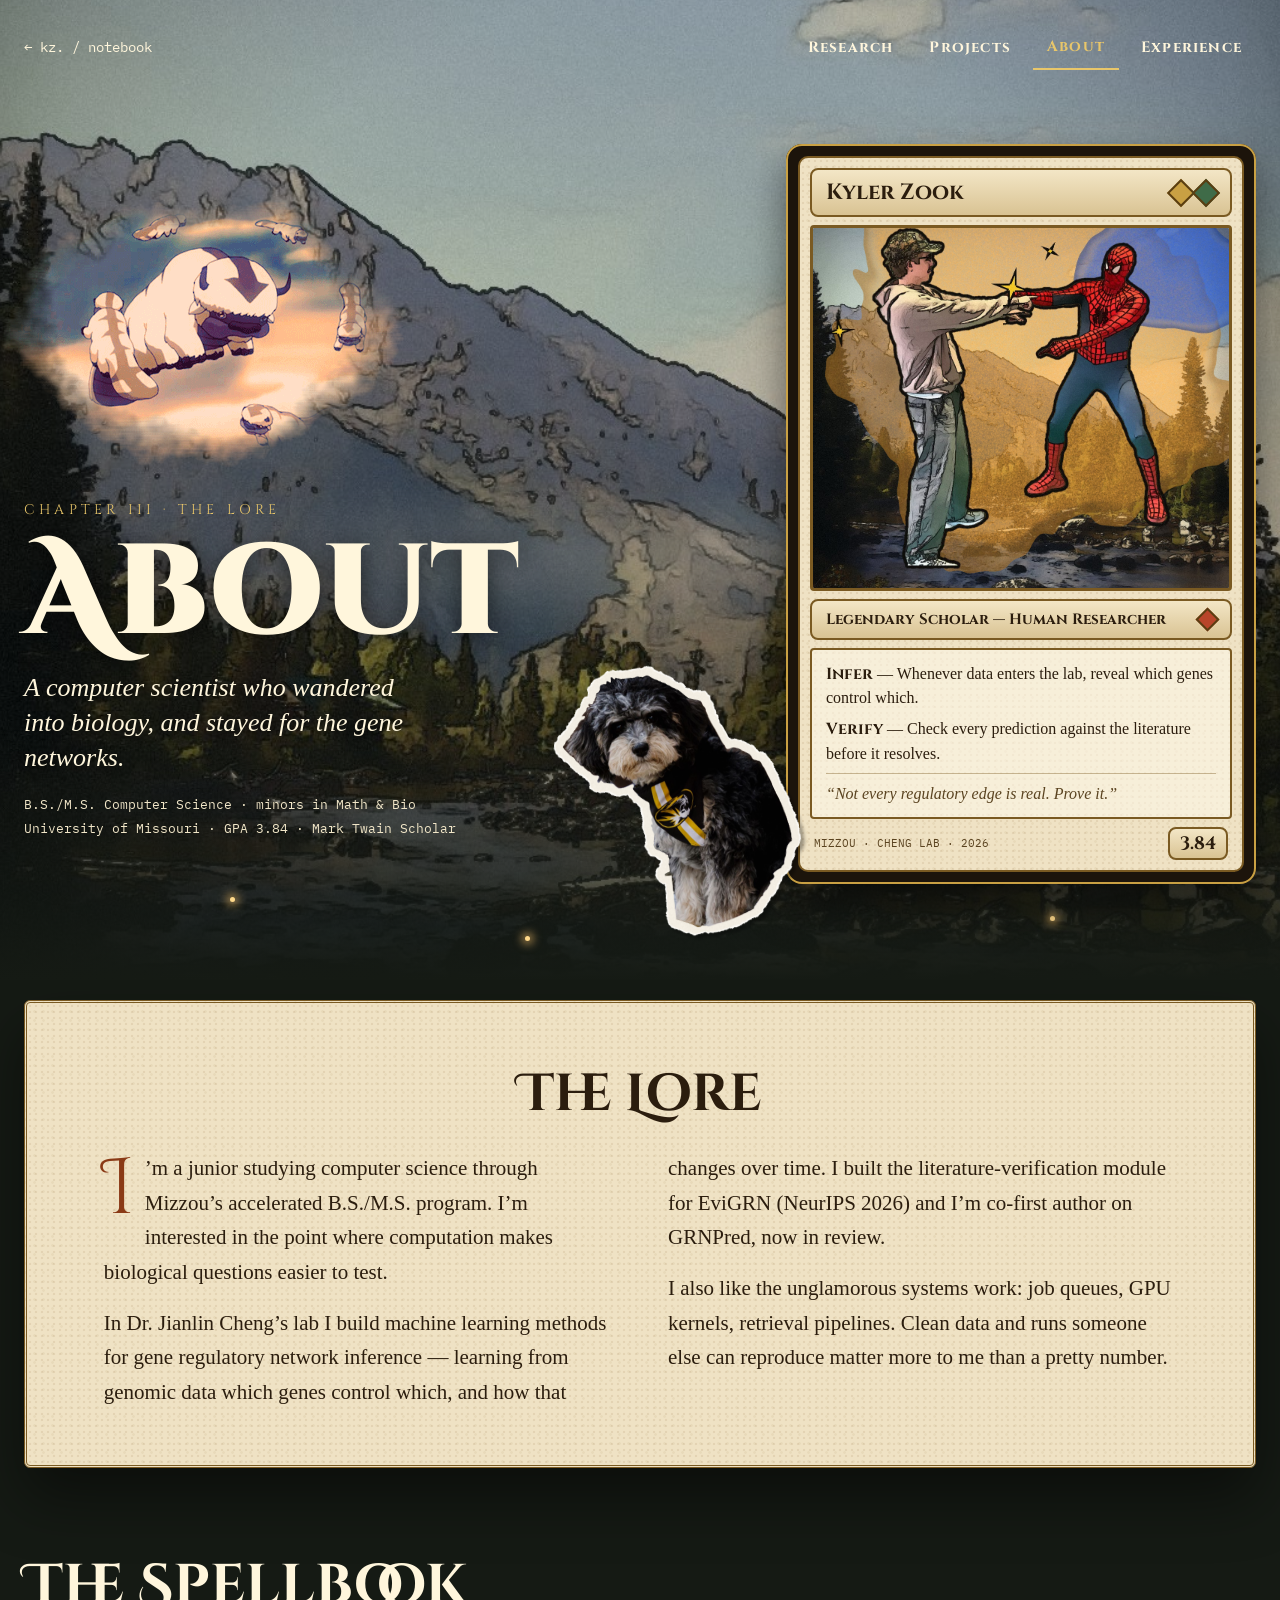
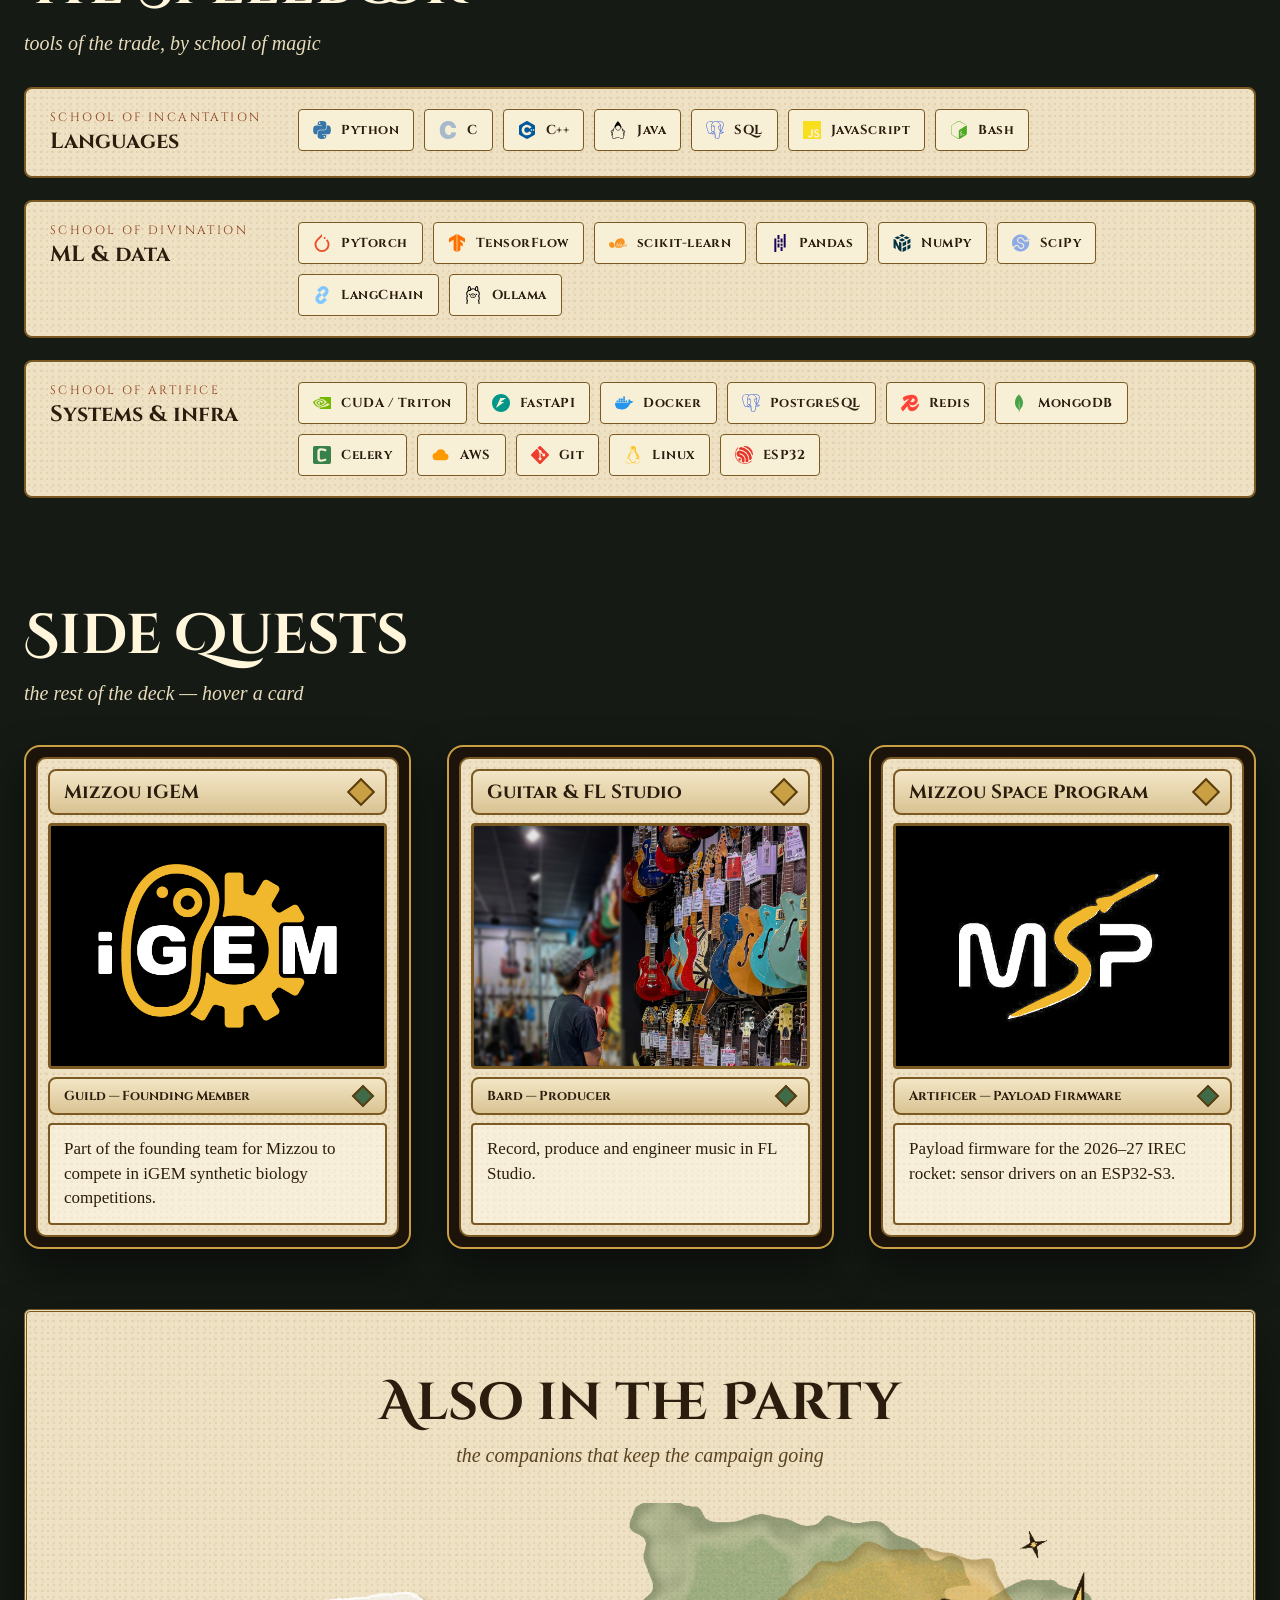
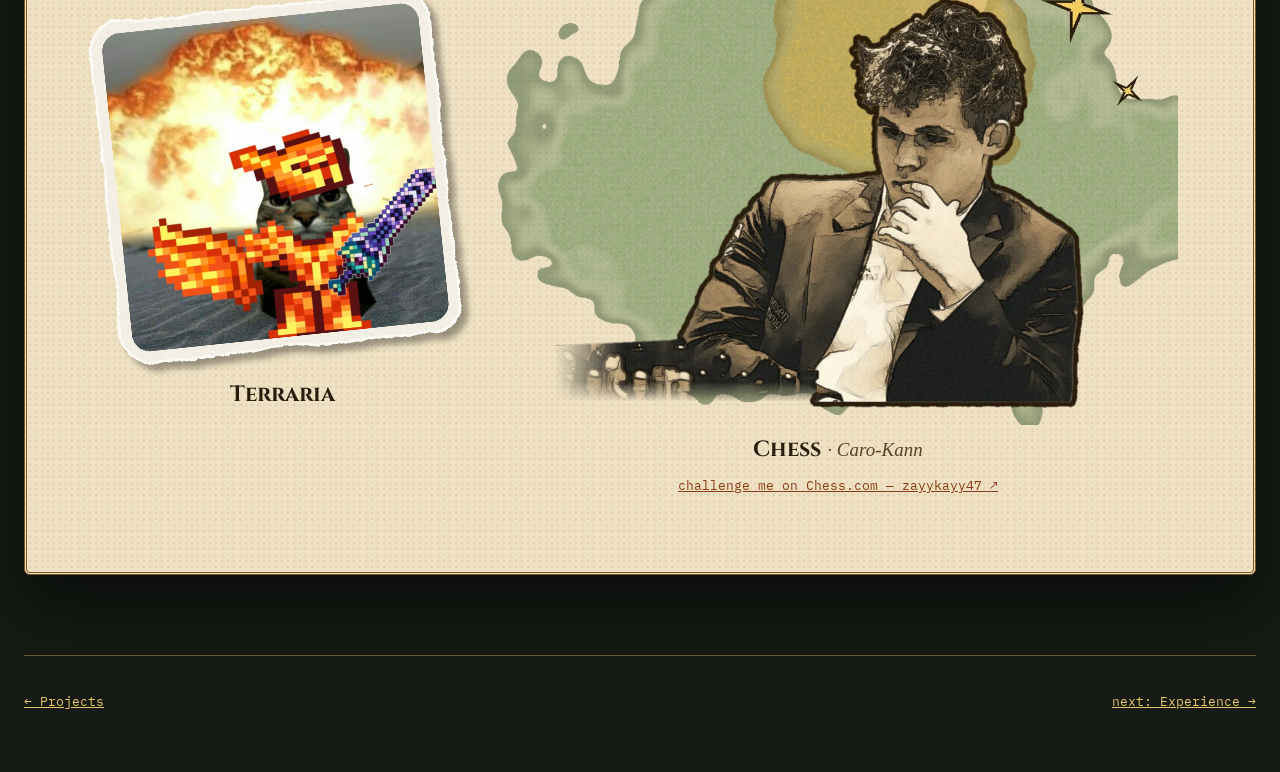
==== about.html @ 1b37550b "Redesign: notebook home with themed research, projects, about and experience pages" ====
<!doctype html>
<html lang="en">
<head>
<meta charset="utf-8">
<meta name="viewport" content="width=device-width, initial-scale=1">
<title>About — Kyler Zook</title>
<meta name="description" content="About Kyler Zook: CS at the University of Missouri, ML research in the Cheng Lab, skills, and side quests.">
<meta name="author" content="Kyler Zook">
<link rel="canonical" href="https://www.kylerzook.com/about.html">
<meta property="og:type" content="website">
<meta property="og:site_name" content="Kyler Zook">
<meta property="og:title" content="About — Kyler Zook">
<meta property="og:description" content="About Kyler Zook: CS at the University of Missouri, ML research in the Cheng Lab, skills, and side quests.">
<meta property="og:url" content="https://www.kylerzook.com/about.html">
<meta property="og:image" content="https://www.kylerzook.com/og-image.png?v=943b0782">
<meta property="og:image:width" content="1200">
<meta property="og:image:height" content="630">
<meta name="twitter:card" content="summary_large_image">
<link rel="icon" href="favicon.svg?v=05bfae7c" type="image/svg+xml">
<link rel="apple-touch-icon" href="apple-touch-icon.png?v=b8648a87">
<link rel="preconnect" href="https://fonts.googleapis.com">
<link rel="preconnect" href="https://fonts.gstatic.com" crossorigin>
<link rel="stylesheet" href="https://fonts.googleapis.com/css2?family=Cinzel+Decorative:wght@700;900&amp;family=Cinzel:wght@500;700&amp;family=IM+Fell+English:ital@0;1&amp;family=IBM+Plex+Mono:wght@400;500&amp;display=swap">
<style>
body{margin:0;background:#151a14}
a{color:#e8c66a}a:hover{color:#fff1c4}
.hero-bg{position:absolute;inset:-30px;width:calc(100% + 60px);height:calc(100% + 60px);object-fit:cover;object-position:center 42%}
.parch{background-color:#efe2c4;background-image:radial-gradient(rgba(120,80,30,.10) 1px,transparent 1.6px),radial-gradient(rgba(120,80,30,.06) 1px,transparent 1.6px);background-size:6px 6px,9px 9px;background-position:0 0,3px 4px}
.tcg{position:relative;border-radius:16px;padding:12px;background:#1c140b;box-shadow:0 0 0 2px #c9a043 inset,0 20px 40px rgba(0,0,0,.5);transition:transform .5s cubic-bezier(.2,.7,.2,1),box-shadow .5s;transform:perspective(1000px)}
.tcg:hover{transform:perspective(1000px) rotateY(-8deg) rotateX(4deg) translateY(-10px);box-shadow:0 0 0 2px #e8c66a inset,0 34px 60px rgba(0,0,0,.6)}
.tcg .foil{position:absolute;inset:0;border-radius:16px;pointer-events:none;background:linear-gradient(115deg,transparent 30%,rgba(255,240,190,.28) 45%,rgba(160,220,255,.18) 52%,transparent 66%);background-size:250% 250%;background-position:120% 0;opacity:0;transition:opacity .4s}
.tcg:hover .foil{opacity:1;animation:sheen 1.4s ease-out}
.bar{display:flex;align-items:center;justify-content:space-between;gap:10px;padding:8px 14px;border-radius:8px;background:linear-gradient(#f3e6c6,#d9c393);border:2px solid #7a5a22;color:#2b1d0e;font-family:Cinzel,serif;font-weight:700}
.gem{width:16px;height:16px;transform:rotate(45deg);background:#c9a043;border:2px solid #5a3e12;flex:none}
@keyframes sheen{from{background-position:120% 0}to{background-position:-40% 0}}
@keyframes rise{from{opacity:0;transform:translateY(40px)}to{opacity:1;transform:none}}
@keyframes mist{0%{transform:translateX(-8%)}50%{transform:translateX(8%)}100%{transform:translateX(-8%)}}
@keyframes ember{0%{transform:translateY(0);opacity:0}15%{opacity:.9}100%{transform:translateY(-420px) translateX(40px);opacity:0}}
@keyframes glint{0%,100%{opacity:.5}50%{opacity:1}}
.load{animation:rise 1s cubic-bezier(.2,.7,.2,1) both}
.mist{animation:mist 24s ease-in-out infinite}
.ember{position:absolute;width:5px;height:5px;border-radius:50%;background:#ffd98a;box-shadow:0 0 10px 3px rgba(255,200,110,.7);animation:ember 9s linear infinite}
.glint{animation:glint 3s ease-in-out infinite}
.rune{transition:transform .25s cubic-bezier(.2,.7,.2,1),box-shadow .25s,background .25s}
.rune:hover{transform:translateY(-4px) rotate(-1deg);background:#fff6dc;box-shadow:0 6px 16px rgba(122,90,34,.35)}
.token{transition:transform .4s cubic-bezier(.2,.7,.2,1)}
.chess-link{transition:transform .45s cubic-bezier(.2,.7,.2,1),filter .45s}
.chess-link:hover{transform:translateY(-8px) rotate(-1deg);filter:drop-shadow(0 18px 22px rgba(43,29,14,.35))}
.sticker{transform:rotate(-6deg);transition:transform .35s cubic-bezier(.2,.7,.2,1)}
.sticker:hover{transform:rotate(-1deg) scale(1.05) translateY(-6px)}
.appa-wash{-webkit-mask-image:url(assets/img/brush-mask.png);mask-image:url(assets/img/brush-mask.png);-webkit-mask-size:100% 100%;mask-size:100% 100%}
.btn{transition:transform .25s cubic-bezier(.2,.7,.2,1)}
.btn:hover{transform:translateY(-3px)}
@supports (animation-timeline: view()){.reveal{animation:rise linear both;animation-timeline:view();animation-range:entry 0% cover 30%}}
@media (prefers-reduced-motion:reduce){*,*::before,*::after{animation:none!important;transition:none!important}}
</style>
</head>
<body>
<div style="min-height: 3300px; background: #151a14; color: #2b1d0e; font-family: 'IM Fell English', Georgia, serif; overflow: hidden">
  <section style="position: relative; min-height: 980px; overflow: hidden; color: #fff6dc">
    <img class="hero-bg" src="assets/img/mountains.jpg?v=953f0fe6" alt="" aria-hidden="true" style="transition: transform .6s ease-out; transform: translate(calc(var(--mx, 0) * -14px), calc(var(--my, 0) * -7px)) scale(1.03)">
    <div aria-hidden="true" class="mist" style="position: absolute; left: -10%; right: -10%; top: 46%; height: 220px; background: radial-gradient(ellipse 50% 50% at 50% 50%, rgba(255,246,220,.28), rgba(255,246,220,0) 70%); filter: blur(10px)"></div>
    <div aria-hidden="true" style="position: absolute; inset: 0; background: rgba(12,16,12,.28)"></div>
    <div aria-hidden="true" style="position: absolute; left: 0; right: 0; bottom: 0; height: 260px; background: linear-gradient(rgba(21,26,20,0), #151a14)"></div>
    <span class="ember" aria-hidden="true" style="left: 18%; bottom: 8%"></span>
    <span class="ember" aria-hidden="true" style="left: 41%; bottom: 4%; animation-delay: -3s"></span>
    <span class="ember" aria-hidden="true" style="left: 63%; bottom: 10%; animation-delay: -6s"></span>
    <span class="ember" aria-hidden="true" style="left: 82%; bottom: 6%; animation-delay: -1.5s"></span>
    <div style="position: relative; z-index: 2; max-width: 1260px; margin: 0 auto; padding: 0 24px">
      <header class="load" style="display: flex; flex-wrap: wrap; align-items: center; justify-content: space-between; gap: 16px; padding: 24px 0">
        <a href="./" style="font-family: 'IBM Plex Mono', monospace; font-size: 14px; text-decoration: none; min-height: 44px; display: inline-flex; align-items: center; color: #fff6dc">← kz. / notebook</a>
        <nav aria-label="Main" style="display: flex; flex-wrap: wrap; gap: 8px; font-family: Cinzel, serif; font-size: 15px; font-weight: 700; letter-spacing: .08em">
          <a class="btn" href="research.html" style="min-height: 44px; display: inline-flex; align-items: center; padding: 0 14px; text-decoration: none; color: #fff6dc">Research</a>
          <a class="btn" href="projects.html" style="min-height: 44px; display: inline-flex; align-items: center; padding: 0 14px; text-decoration: none; color: #fff6dc">Projects</a>
          <a class="btn" href="about.html" aria-current="page" style="min-height: 44px; display: inline-flex; align-items: center; padding: 0 14px; text-decoration: none; color: #e8c66a; border-bottom: 2px solid #e8c66a">About</a>
          <a class="btn" href="experience.html" style="min-height: 44px; display: inline-flex; align-items: center; padding: 0 14px; text-decoration: none; color: #fff6dc">Experience</a>
        </nav>
      </header>
      <div style="display: flex; flex-wrap: wrap; gap: 48px; align-items: center; padding: 50px 0 80px">
        <div style="flex: 1 1 440px; min-width: 0; display: flex; flex-direction: column; gap: 18px">
          <img class="appa-wash load" src="assets/img/appa.gif?v=29429a27" alt="Animated clip of Appa the sky bison flying through clouds" style="width: 78%; max-width: 400px; aspect-ratio: 4 / 3; object-fit: cover; margin: -10px 0 4px -20px; transition: transform .5s ease-out; transform: translate(calc(var(--mx, 0) * 26px), calc(var(--my, 0) * 13px))">
          <p class="load" style="margin: 0; font-family: Cinzel, serif; font-size: 14px; letter-spacing: .3em; color: #e8c66a; animation-delay: .1s">CHAPTER III · THE LORE</p>
          <h1 class="load" style="margin: 0; font-family: 'Cinzel Decorative', serif; font-weight: 900; font-size: clamp(76px, 10vw, 150px); line-height: .9; text-shadow: 0 4px 24px rgba(0,0,0,.55); animation-delay: .2s">About</h1>
          <p class="load" style="margin: 0; max-width: 32ch; font-size: 26px; line-height: 1.35; font-style: italic; text-shadow: 0 2px 10px rgba(0,0,0,.6); animation-delay: .4s">A computer scientist who wandered into biology, and stayed for the gene networks.</p>
          <p class="load" style="margin: 0; font-family: 'IBM Plex Mono', monospace; font-size: 13px; line-height: 1.8; color: #f1e6c8; animation-delay: .5s">B.S./M.S. Computer Science · minors in Math &amp; Bio<br>University of Missouri · GPA 3.84 · Mark Twain Scholar</p>
        </div>
        <div class="load" style="flex: 0 1 470px; min-width: 0; position: relative; animation-delay: .3s">
          <article class="tcg" style="transition: transform .5s cubic-bezier(.2,.7,.2,1); ">
            <span class="foil" aria-hidden="true"></span>
            <div class="parch" style="border-radius: 10px; padding: 10px; display: flex; flex-direction: column; gap: 8px; border: 2px solid #7a5a22; color: #2b1d0e">
              <div class="bar"><span style="font-size: 22px">Kyler Zook</span><span style="display: flex; gap: 5px"><span class="gem glint"></span><span class="gem" style="background: #3f6b48"></span></span></div>
              <div style="height: 360px; border: 3px solid #7a5a22; border-radius: 4px; overflow: hidden; position: relative">
                <img src="assets/img/mountains.jpg?v=953f0fe6" alt="" aria-hidden="true" style="position: absolute; inset: 0; width: 100%; height: 100%; object-fit: cover; object-position: center 30%">
                <img src="assets/img/about-hero.webp?v=f4d5adb9" alt="Painted cut-out of Kyler pointing at Spider-Man, who points back" style="position: absolute; left: 50%; bottom: -14px; width: 108%; margin-left: -54%">
              </div>
              <div class="bar" style="font-size: 15px"><span>Legendary Scholar — Human Researcher</span><span class="gem" style="width: 13px; height: 13px; background: #b8452a"></span></div>
              <div style="border: 2px solid #7a5a22; border-radius: 4px; padding: 12px 14px; display: flex; flex-direction: column; gap: 8px; font-size: 16px; line-height: 1.45; background: rgba(255,250,235,.55)">
                <p style="margin: 0"><strong style="font-family: Cinzel, serif">Infer</strong> — Whenever data enters the lab, reveal which genes control which.</p>
                <p style="margin: 0"><strong style="font-family: Cinzel, serif">Verify</strong> — Check every prediction against the literature before it resolves.</p>
                <p style="margin: 0; font-style: italic; color: #5a4320; border-top: 1px solid rgba(122,90,34,.4); padding-top: 8px">&#8220;Not every regulatory edge is real. Prove it.&#8221;</p>
              </div>
              <div style="display: flex; justify-content: space-between; align-items: center; font-family: 'IBM Plex Mono', monospace; font-size: 11px; color: #5a4320; padding: 0 4px">
                <span>MIZZOU · CHENG LAB · 2026</span>
                <span style="font-family: Cinzel, serif; font-weight: 700; font-size: 18px; color: #2b1d0e; border: 2px solid #7a5a22; border-radius: 8px; padding: 2px 10px; background: linear-gradient(#f3e6c6,#d9c393)">3.84</span>
              </div>
            </div>
          </article>
          <img class="sticker" src="assets/img/dog-sticker.png?v=12a854ca" alt="Kyler's dog in a Mizzou bandana, cut out of torn paper" style="position: absolute; left: -48%; bottom: -60px; width: 52%; z-index: 3">
        </div>
      </div>
    </div>
  </section>
  <div style="max-width: 1260px; margin: 0 auto; padding: 0 24px">
    <section class="reveal parch" style="margin-top: 20px; padding: 56px clamp(24px, 6vw, 80px); border-radius: 6px; border: 3px double #7a5a22; box-shadow: 0 30px 60px rgba(0,0,0,.45)">
      <h2 style="margin: 0 0 22px; font-family: 'Cinzel Decorative', serif; font-weight: 700; font-size: 52px; text-align: center">The Lore</h2>
      <div style="column-count: 2; column-gap: 56px; font-size: 21px; line-height: 1.65">
        <p style="margin: 0 0 16px"><span style="float: left; font-family: 'Cinzel Decorative', serif; font-size: 78px; line-height: .8; padding: 8px 10px 0 0; color: #8a3a16">I</span>&#8217;m a junior studying computer science through Mizzou&#8217;s accelerated B.S./M.S. program. I&#8217;m interested in the point where computation makes biological questions easier to test.</p>
        <p style="margin: 0 0 16px">In Dr. Jianlin Cheng&#8217;s lab I build machine learning methods for gene regulatory network inference — learning from genomic data which genes control which, and how that changes over time. I built the literature-verification module for EviGRN (NeurIPS 2026) and I&#8217;m co-first author on GRNPred, now in review.</p>
        <p style="margin: 0">I also like the unglamorous systems work: job queues, GPU kernels, retrieval pipelines. Clean data and runs someone else can reproduce matter more to me than a pretty number.</p>
      </div>
    </section>
    <section class="reveal" style="padding: 80px 0 40px; color: #fff6dc">
      <h2 style="margin: 0 0 8px; font-family: 'Cinzel Decorative', serif; font-weight: 700; font-size: 56px">The Spellbook</h2>
      <p style="margin: 0 0 32px; font-style: italic; font-size: 20px; color: #e8dcbc">tools of the trade, by school of magic</p>
      <div style="display: flex; flex-direction: column; gap: 22px">
          <div class="parch" style="border-radius: 8px; border: 2px solid #7a5a22; padding: 20px 24px; display: flex; flex-wrap: wrap; gap: 14px 28px; align-items: flex-start; color: #2b1d0e">
            <div style="flex: 0 0 220px; display: flex; flex-direction: column; gap: 2px">
              <span style="font-family: Cinzel, serif; font-size: 12px; letter-spacing: .2em; color: #8a3a16">SCHOOL OF INCANTATION</span>
              <h3 style="margin: 0; font-family: Cinzel, serif; font-weight: 700; font-size: 22px">Languages</h3>
            </div>
            <ul style="flex: 1 1 560px; min-width: 0; margin: 0; padding: 0; list-style: none; display: flex; flex-wrap: wrap; gap: 10px">
                <li class="rune" style="display: inline-flex; align-items: center; gap: 10px; height: 40px; padding: 0 14px; background: #f8efd7; border: 1.5px solid #7a5a22; border-radius: 4px; font-family: Cinzel, serif; font-weight: 700; font-size: 13px; letter-spacing: .04em">
                  <svg aria-hidden="true" viewBox="0 0 24 24" style="width: 18px; height: 18px; flex: none"><path d="M11.858 0c-.978.005-1.913.088-2.736.234C6.7.662 6.26 1.558 6.26 3.21v2.182h5.725v.727H4.111c-1.664 0-3.121 1-3.577 2.903-.526 2.181-.549 3.542 0 5.82.407 1.694 1.379 2.902 3.043 2.902h1.969v-2.616c0-1.89 1.635-3.557 3.576-3.557h5.72c1.591 0 2.862-1.31 2.862-2.91v-5.45c0-1.553-1.309-2.718-2.863-2.977A18 18 0 0 0 11.858 0M8.762 1.755c.591 0 1.074.491 1.074 1.095 0 .601-.483 1.087-1.074 1.087A1.08 1.08 0 0 1 7.688 2.85c0-.604.48-1.095 1.074-1.095m9.656 4.364v2.543c0 1.971-1.671 3.63-3.577 3.63H9.122c-1.566 0-2.862 1.34-2.862 2.91v5.452c0 1.551 1.349 2.464 2.862 2.91 1.813.532 3.55.628 5.72 0 1.44-.418 2.862-1.258 2.862-2.91V18.47h-5.719v-.727h8.582c1.664 0 2.284-1.16 2.862-2.903.598-1.793.573-3.518 0-5.819-.41-1.656-1.196-2.903-2.862-2.903zm-3.216 13.807a1.08 1.08 0 0 1 1.074 1.088c0 .604-.48 1.094-1.074 1.094-.592 0-1.075-.49-1.075-1.094 0-.601.483-1.088 1.075-1.088" fill="#3776AB"></path></svg>
                  <span>Python</span>
                </li>
                <li class="rune" style="display: inline-flex; align-items: center; gap: 10px; height: 40px; padding: 0 14px; background: #f8efd7; border: 1.5px solid #7a5a22; border-radius: 4px; font-family: Cinzel, serif; font-weight: 700; font-size: 13px; letter-spacing: .04em">
                  <svg aria-hidden="true" viewBox="0 0 24 24" style="width: 18px; height: 18px; flex: none"><path d="M16.5921 9.1962s-.354-3.298-3.627-3.39c-3.2741-.09-4.9552 2.474-4.9552 6.14 0 3.6651 1.858 6.5972 5.0451 6.5972 3.184 0 3.5381-3.665 3.5381-3.665l6.1041.365s.36 3.31-2.196 5.836c-2.552 2.5241-5.6901 2.9371-7.8762 2.9201-2.19-.017-5.2261.034-8.1602-2.97-2.938-3.0101-3.436-5.9302-3.436-8.8002 0-2.8701.556-6.6702 4.047-9.5502C7.444.72 9.849 0 12.254 0c10.0422 0 10.7172 9.2602 10.7172 9.2602z" fill="#A8B9CC"></path></svg>
                  <span>C</span>
                </li>
                <li class="rune" style="display: inline-flex; align-items: center; gap: 10px; height: 40px; padding: 0 14px; background: #f8efd7; border: 1.5px solid #7a5a22; border-radius: 4px; font-family: Cinzel, serif; font-weight: 700; font-size: 13px; letter-spacing: .04em">
                  <svg aria-hidden="true" viewBox="0 0 24 24" style="width: 18px; height: 18px; flex: none"><path d="M22.394 6c-.167-.29-.398-.543-.652-.69L12.926.22c-.509-.294-1.34-.294-1.848 0L2.26 5.31c-.508.293-.923 1.013-.923 1.6v10.18c0 .294.104.62.271.91.167.29.398.543.652.69l8.816 5.09c.508.293 1.34.293 1.848 0l8.816-5.09c.254-.147.485-.4.652-.69.167-.29.27-.616.27-.91V6.91c.003-.294-.1-.62-.268-.91zM12 19.11c-3.92 0-7.109-3.19-7.109-7.11 0-3.92 3.19-7.11 7.11-7.11a7.133 7.133 0 016.156 3.553l-3.076 1.78a3.567 3.567 0 00-3.08-1.78A3.56 3.56 0 008.444 12 3.56 3.56 0 0012 15.555a3.57 3.57 0 003.08-1.778l3.078 1.78A7.135 7.135 0 0112 19.11zm7.11-6.715h-.79v.79h-.79v-.79h-.79v-.79h.79v-.79h.79v.79h.79zm2.962 0h-.79v.79h-.79v-.79h-.79v-.79h.79v-.79h.79v.79h.79z" fill="#00599C"></path></svg>
                  <span>C++</span>
                </li>
                <li class="rune" style="display: inline-flex; align-items: center; gap: 10px; height: 40px; padding: 0 14px; background: #f8efd7; border: 1.5px solid #7a5a22; border-radius: 4px; font-family: Cinzel, serif; font-weight: 700; font-size: 13px; letter-spacing: .04em">
                  <svg aria-hidden="true" viewBox="0 0 24 24" style="width: 18px; height: 18px; flex: none"><path d="M11.915 0 11.7.215C9.515 2.4 7.47 6.39 6.046 10.483c-1.064 1.024-3.633 2.81-3.711 3.551-.093.87 1.746 2.611 1.55 3.235-.198.625-1.304 1.408-1.014 1.939.1.188.823.011 1.277-.491a13.389 13.389 0 0 0-.017 2.14c.076.906.27 1.668.643 2.232.372.563.956.911 1.667.911.397 0 .727-.114 1.024-.264.298-.149.571-.33.91-.5.68-.34 1.634-.666 3.53-.604 1.903.062 2.872.39 3.559.704.687.314 1.15.664 1.925.664.767 0 1.395-.336 1.807-.9.412-.563.631-1.33.72-2.24.06-.623.055-1.32 0-2.066.454.45 1.117.604 1.213.424.29-.53-.816-1.314-1.013-1.937-.198-.624 1.642-2.366 1.549-3.236-.08-.748-2.707-2.568-3.748-3.586C16.428 6.374 14.308 2.394 12.13.215zm.175 6.038a2.95 2.95 0 0 1 2.943 2.942 2.95 2.95 0 0 1-2.943 2.943A2.95 2.95 0 0 1 9.148 8.98a2.95 2.95 0 0 1 2.942-2.942zM8.685 7.983a3.515 3.515 0 0 0-.145.997c0 1.951 1.6 3.55 3.55 3.55 1.95 0 3.55-1.598 3.55-3.55 0-.329-.046-.648-.132-.951.334.095.64.208.915.336a42.699 42.699 0 0 1 2.042 5.829c.678 2.545 1.01 4.92.846 6.607-.082.844-.29 1.51-.606 1.94-.315.431-.713.651-1.315.651-.593 0-.932-.27-1.673-.61-.741-.338-1.825-.694-3.792-.758-1.974-.064-3.073.293-3.821.669-.375.188-.659.373-.911.5s-.466.2-.752.2c-.53 0-.876-.209-1.16-.64-.285-.43-.474-1.101-.545-1.948-.141-1.693.176-4.069.823-6.614a43.155 43.155 0 0 1 1.934-5.783c.348-.167.749-.31 1.192-.425zm-3.382 4.362a.216.216 0 0 1 .13.031c-.166.56-.323 1.116-.463 1.665a33.849 33.849 0 0 0-.547 2.555 3.9 3.9 0 0 0-.2-.39c-.58-1.012-.914-1.642-1.16-2.08.315-.24 1.679-1.755 2.24-1.781zm13.394.01c.562.027 1.926 1.543 2.24 1.783-.246.438-.58 1.068-1.16 2.08a4.428 4.428 0 0 0-.163.309 32.354 32.354 0 0 0-.562-2.49 40.579 40.579 0 0 0-.482-1.652.216.216 0 0 1 .127-.03z" fill="#000000"></path></svg>
                  <span>Java</span>
                </li>
                <li class="rune" style="display: inline-flex; align-items: center; gap: 10px; height: 40px; padding: 0 14px; background: #f8efd7; border: 1.5px solid #7a5a22; border-radius: 4px; font-family: Cinzel, serif; font-weight: 700; font-size: 13px; letter-spacing: .04em">
                  <svg aria-hidden="true" viewBox="0 0 24 24" style="width: 18px; height: 18px; flex: none"><path d="M23.5594 14.7228a.5269.5269 0 0 0-.0563-.1191c-.139-.2632-.4768-.3418-1.0074-.2321-1.6533.3411-2.2935.1312-2.5256-.0191 1.342-2.0482 2.445-4.522 3.0411-6.8297.2714-1.0507.7982-3.5237.1222-4.7316a1.5641 1.5641 0 0 0-.1509-.235C21.6931.9086 19.8007.0248 17.5099.0005c-1.4947-.0158-2.7705.3461-3.1161.4794a9.449 9.449 0 0 0-.5159-.0816 8.044 8.044 0 0 0-1.3114-.1278c-1.1822-.0184-2.2038.2642-3.0498.8406-.8573-.3211-4.7888-1.645-7.2219.0788C.9359 2.1526.3086 3.8733.4302 6.3043c.0409.818.5069 3.334 1.2423 5.7436.4598 1.5065.9387 2.7019 1.4334 3.582.553.9942 1.1259 1.5933 1.7143 1.7895.4474.1491 1.1327.1441 1.8581-.7279.8012-.9635 1.5903-1.8258 1.9446-2.2069.4351.2355.9064.3625 1.39.3772a.0569.0569 0 0 0 .0004.0041 11.0312 11.0312 0 0 0-.2472.3054c-.3389.4302-.4094.5197-1.5002.7443-.3102.064-1.1344.2339-1.1464.8115-.0025.1224.0329.2309.0919.3268.2269.4231.9216.6097 1.015.6331 1.3345.3335 2.5044.092 3.3714-.6787-.017 2.231.0775 4.4174.3454 5.0874.2212.5529.7618 1.9045 2.4692 1.9043.2505 0 .5263-.0291.8296-.0941 1.7819-.3821 2.5557-1.1696 2.855-2.9059.1503-.8707.4016-2.8753.5388-4.1012.0169-.0703.0357-.1207.057-.1362.0007-.0005.0697-.0471.4272.0307a.3673.3673 0 0 0 .0443.0068l.2539.0223.0149.001c.8468.0384 1.9114-.1426 2.5312-.4308.6438-.2988 1.8057-1.0323 1.5951-1.6698zM2.371 11.8765c-.7435-2.4358-1.1779-4.8851-1.2123-5.5719-.1086-2.1714.4171-3.6829 1.5623-4.4927 1.8367-1.2986 4.8398-.5408 6.108-.13-.0032.0032-.0066.0061-.0098.0094-2.0238 2.044-1.9758 5.536-1.9708 5.7495-.0002.0823.0066.1989.0162.3593.0348.5873.0996 1.6804-.0735 2.9184-.1609 1.1504.1937 2.2764.9728 3.0892.0806.0841.1648.1631.2518.2374-.3468.3714-1.1004 1.1926-1.9025 2.1576-.5677.6825-.9597.5517-1.0886.5087-.3919-.1307-.813-.5871-1.2381-1.3223-.4796-.839-.9635-2.0317-1.4155-3.5126zm6.0072 5.0871c-.1711-.0428-.3271-.1132-.4322-.1772.0889-.0394.2374-.0902.4833-.1409 1.2833-.2641 1.4815-.4506 1.9143-1.0002.0992-.126.2116-.2687.3673-.4426a.3549.3549 0 0 0 .0737-.1298c.1708-.1513.2724-.1099.4369-.0417.156.0646.3078.26.3695.4752.0291.1016.0619.2945-.0452.4444-.9043 1.2658-2.2216 1.2494-3.1676 1.0128zm2.094-3.988-.0525.141c-.133.3566-.2567.6881-.3334 1.003-.6674-.0021-1.3168-.2872-1.8105-.8024-.6279-.6551-.9131-1.5664-.7825-2.5004.1828-1.3079.1153-2.4468.079-3.0586-.005-.0857-.0095-.1607-.0122-.2199.2957-.2621 1.6659-.9962 2.6429-.7724.4459.1022.7176.4057.8305.928.5846 2.7038.0774 3.8307-.3302 4.7363-.084.1866-.1633.3629-.2311.5454zm7.3637 4.5725c-.0169.1768-.0358.376-.0618.5959l-.146.4383a.3547.3547 0 0 0-.0182.1077c-.0059.4747-.054.6489-.115.8693-.0634.2292-.1353.4891-.1794 1.0575-.11 1.4143-.8782 2.2267-2.4172 2.5565-1.5155.3251-1.7843-.4968-2.0212-1.2217a6.5824 6.5824 0 0 0-.0769-.2266c-.2154-.5858-.1911-1.4119-.1574-2.5551.0165-.5612-.0249-1.9013-.3302-2.6462.0044-.2932.0106-.5909.019-.8918a.3529.3529 0 0 0-.0153-.1126 1.4927 1.4927 0 0 0-.0439-.208c-.1226-.4283-.4213-.7866-.7797-.9351-.1424-.059-.4038-.1672-.7178-.0869.067-.276.1831-.5875.309-.9249l.0529-.142c.0595-.16.134-.3257.213-.5012.4265-.9476 1.0106-2.2453.3766-5.1772-.2374-1.0981-1.0304-1.6343-2.2324-1.5098-.7207.0746-1.3799.3654-1.7088.5321a5.6716 5.6716 0 0 0-.1958.1041c.0918-1.1064.4386-3.1741 1.7357-4.4823a4.0306 4.0306 0 0 1 .3033-.276.3532.3532 0 0 0 .1447-.0644c.7524-.5706 1.6945-.8506 2.802-.8325.4091.0067.8017.0339 1.1742.081 1.939.3544 3.2439 1.4468 4.0359 2.3827.8143.9623 1.2552 1.9315 1.4312 2.4543-1.3232-.1346-2.2234.1268-2.6797.779-.9926 1.4189.543 4.1729 1.2811 5.4964.1353.2426.2522.4522.2889.5413.2403.5825.5515.9713.7787 1.2552.0696.087.1372.1714.1885.245-.4008.1155-1.1208.3825-1.0552 1.717-.0123.1563-.0423.4469-.0834.8148-.0461.2077-.0702.4603-.0994.7662zm.8905-1.6211c-.0405-.8316.2691-.9185.5967-1.0105a2.8566 2.8566 0 0 0 .135-.0406 1.202 1.202 0 0 0 .1342.103c.5703.3765 1.5823.4213 3.0068.1344-.2016.1769-.5189.3994-.9533.6011-.4098.1903-1.0957.333-1.7473.3636-.7197.0336-1.0859-.0807-1.1721-.151zm.5695-9.2712c-.0059.3508-.0542.6692-.1054 1.0017-.055.3576-.112.7274-.1264 1.1762-.0142.4368.0404.8909.0932 1.3301.1066.887.216 1.8003-.2075 2.7014a3.5272 3.5272 0 0 1-.1876-.3856c-.0527-.1276-.1669-.3326-.3251-.6162-.6156-1.1041-2.0574-3.6896-1.3193-4.7446.3795-.5427 1.3408-.5661 2.1781-.463zm.2284 7.0137a12.3762 12.3762 0 0 0-.0853-.1074l-.0355-.0444c.7262-1.1995.5842-2.3862.4578-3.4385-.0519-.4318-.1009-.8396-.0885-1.2226.0129-.4061.0666-.7543.1185-1.0911.0639-.415.1288-.8443.1109-1.3505.0134-.0531.0188-.1158.0118-.1902-.0457-.4855-.5999-1.938-1.7294-3.253-.6076-.7073-1.4896-1.4972-2.6889-2.0395.5251-.1066 1.2328-.2035 2.0244-.1859 2.0515.0456 3.6746.8135 4.8242 2.2824a.908.908 0 0 1 .0667.1002c.7231 1.3556-.2762 6.2751-2.9867 10.5405zm-8.8166-6.1162c-.025.1794-.3089.4225-.6211.4225a.5821.5821 0 0 1-.0809-.0056c-.1873-.026-.3765-.144-.5059-.3156-.0458-.0605-.1203-.178-.1055-.2844.0055-.0401.0261-.0985.0925-.1488.1182-.0894.3518-.1226.6096-.0867.3163.0441.6426.1938.6113.4186zm7.9305-.4114c.0111.0792-.049.201-.1531.3102-.0683.0717-.212.1961-.4079.2232a.5456.5456 0 0 1-.075.0052c-.2935 0-.5414-.2344-.5607-.3717-.024-.1765.2641-.3106.5611-.352.297-.0414.6111.0088.6356.1851z" fill="#4169E1"></path></svg>
                  <span>SQL</span>
                </li>
                <li class="rune" style="display: inline-flex; align-items: center; gap: 10px; height: 40px; padding: 0 14px; background: #f8efd7; border: 1.5px solid #7a5a22; border-radius: 4px; font-family: Cinzel, serif; font-weight: 700; font-size: 13px; letter-spacing: .04em">
                  <svg aria-hidden="true" viewBox="0 0 24 24" style="width: 18px; height: 18px; flex: none"><path d="M0 0h24v24H0V0zm22.034 18.276c-.175-1.095-.888-2.015-3.003-2.873-.736-.345-1.554-.585-1.797-1.14-.091-.33-.105-.51-.046-.705.15-.646.915-.84 1.515-.66.39.12.75.42.976.9 1.034-.676 1.034-.676 1.755-1.125-.27-.42-.404-.601-.586-.78-.63-.705-1.469-1.065-2.834-1.034l-.705.089c-.676.165-1.32.525-1.71 1.005-1.14 1.291-.811 3.541.569 4.471 1.365 1.02 3.361 1.244 3.616 2.205.24 1.17-.87 1.545-1.966 1.41-.811-.18-1.26-.586-1.755-1.336l-1.83 1.051c.21.48.45.689.81 1.109 1.74 1.756 6.09 1.666 6.871-1.004.029-.09.24-.705.074-1.65l.046.067zm-8.983-7.245h-2.248c0 1.938-.009 3.864-.009 5.805 0 1.232.063 2.363-.138 2.711-.33.689-1.18.601-1.566.48-.396-.196-.597-.466-.83-.855-.063-.105-.11-.196-.127-.196l-1.825 1.125c.305.63.75 1.172 1.324 1.517.855.51 2.004.675 3.207.405.783-.226 1.458-.691 1.811-1.411.51-.93.402-2.07.397-3.346.012-2.054 0-4.109 0-6.179l.004-.056z" fill="#F7DF1E"></path></svg>
                  <span>JavaScript</span>
                </li>
                <li class="rune" style="display: inline-flex; align-items: center; gap: 10px; height: 40px; padding: 0 14px; background: #f8efd7; border: 1.5px solid #7a5a22; border-radius: 4px; font-family: Cinzel, serif; font-weight: 700; font-size: 13px; letter-spacing: .04em">
                  <svg aria-hidden="true" viewBox="0 0 24 24" style="width: 18px; height: 18px; flex: none"><path d="M21.038,4.9l-7.577-4.498C13.009,0.134,12.505,0,12,0c-0.505,0-1.009,0.134-1.462,0.403L2.961,4.9 C2.057,5.437,1.5,6.429,1.5,7.503v8.995c0,1.073,0.557,2.066,1.462,2.603l7.577,4.497C10.991,23.866,11.495,24,12,24 c0.505,0,1.009-0.134,1.461-0.402l7.577-4.497c0.904-0.537,1.462-1.529,1.462-2.603V7.503C22.5,6.429,21.943,5.437,21.038,4.9z M15.17,18.946l0.013,0.646c0.001,0.078-0.05,0.167-0.111,0.198l-0.383,0.22c-0.061,0.031-0.111-0.007-0.112-0.085L14.57,19.29 c-0.328,0.136-0.66,0.169-0.872,0.084c-0.04-0.016-0.057-0.075-0.041-0.142l0.139-0.584c0.011-0.046,0.036-0.092,0.069-0.121 c0.012-0.011,0.024-0.02,0.036-0.026c0.022-0.011,0.043-0.014,0.062-0.006c0.229,0.077,0.521,0.041,0.802-0.101 c0.357-0.181,0.596-0.545,0.592-0.907c-0.003-0.328-0.181-0.465-0.613-0.468c-0.55,0.001-1.064-0.107-1.072-0.917 c-0.007-0.667,0.34-1.361,0.889-1.8l-0.007-0.652c-0.001-0.08,0.048-0.168,0.111-0.2l0.37-0.236 c0.061-0.031,0.111,0.007,0.112,0.087l0.006,0.653c0.273-0.109,0.511-0.138,0.726-0.088c0.047,0.012,0.067,0.076,0.048,0.151 l-0.144,0.578c-0.011,0.044-0.036,0.088-0.065,0.116c-0.012,0.012-0.025,0.021-0.038,0.028c-0.019,0.01-0.038,0.013-0.057,0.009 c-0.098-0.022-0.332-0.073-0.699,0.113c-0.385,0.195-0.52,0.53-0.517,0.778c0.003,0.297,0.155,0.387,0.681,0.396 c0.7,0.012,1.003,0.318,1.01,1.023C16.105,17.747,15.736,18.491,15.17,18.946z M19.143,17.859c0,0.06-0.008,0.116-0.058,0.145 l-1.916,1.164c-0.05,0.029-0.09,0.004-0.09-0.056v-0.494c0-0.06,0.037-0.093,0.087-0.122l1.887-1.129 c0.05-0.029,0.09-0.004,0.09,0.056V17.859z M20.459,6.797l-7.168,4.427c-0.894,0.523-1.553,1.109-1.553,2.187v8.833 c0,0.645,0.26,1.063,0.66,1.184c-0.131,0.023-0.264,0.039-0.398,0.039c-0.42,0-0.833-0.114-1.197-0.33L3.226,18.64 c-0.741-0.44-1.201-1.261-1.201-2.142V7.503c0-0.881,0.46-1.702,1.201-2.142l7.577-4.498c0.363-0.216,0.777-0.33,1.197-0.33 c0.419,0,0.833,0.114,1.197,0.33l7.577,4.498c0.624,0.371,1.046,1.013,1.164,1.732C21.686,6.557,21.12,6.411,20.459,6.797z" fill="#4EAA25"></path></svg>
                  <span>Bash</span>
                </li>
            </ul>
          </div>
          <div class="parch" style="border-radius: 8px; border: 2px solid #7a5a22; padding: 20px 24px; display: flex; flex-wrap: wrap; gap: 14px 28px; align-items: flex-start; color: #2b1d0e">
            <div style="flex: 0 0 220px; display: flex; flex-direction: column; gap: 2px">
              <span style="font-family: Cinzel, serif; font-size: 12px; letter-spacing: .2em; color: #8a3a16">SCHOOL OF DIVINATION</span>
              <h3 style="margin: 0; font-family: Cinzel, serif; font-weight: 700; font-size: 22px">ML &amp; data</h3>
            </div>
            <ul style="flex: 1 1 560px; min-width: 0; margin: 0; padding: 0; list-style: none; display: flex; flex-wrap: wrap; gap: 10px">
                <li class="rune" style="display: inline-flex; align-items: center; gap: 10px; height: 40px; padding: 0 14px; background: #f8efd7; border: 1.5px solid #7a5a22; border-radius: 4px; font-family: Cinzel, serif; font-weight: 700; font-size: 13px; letter-spacing: .04em">
                  <svg aria-hidden="true" viewBox="0 0 24 24" style="width: 18px; height: 18px; flex: none"><path d="M12.005 0L4.952 7.053a9.865 9.865 0 000 14.022 9.866 9.866 0 0014.022 0c3.984-3.9 3.986-10.205.085-14.023l-1.744 1.743c2.904 2.905 2.904 7.634 0 10.538s-7.634 2.904-10.538 0-2.904-7.634 0-10.538l4.647-4.646.582-.665zm3.568 3.899a1.327 1.327 0 00-1.327 1.327 1.327 1.327 0 001.327 1.328A1.327 1.327 0 0016.9 5.226 1.327 1.327 0 0015.573 3.9z" fill="#EE4C2C"></path></svg>
                  <span>PyTorch</span>
                </li>
                <li class="rune" style="display: inline-flex; align-items: center; gap: 10px; height: 40px; padding: 0 14px; background: #f8efd7; border: 1.5px solid #7a5a22; border-radius: 4px; font-family: Cinzel, serif; font-weight: 700; font-size: 13px; letter-spacing: .04em">
                  <svg aria-hidden="true" viewBox="0 0 24 24" style="width: 18px; height: 18px; flex: none"><path d="M1.292 5.856L11.54 0v24l-4.095-2.378V7.603l-6.168 3.564.015-5.31zm21.43 5.311l-.014-5.31L12.46 0v24l4.095-2.378V14.87l3.092 1.788-.018-4.618-3.074-1.756V7.603l6.168 3.564z" fill="#FF6F00"></path></svg>
                  <span>TensorFlow</span>
                </li>
                <li class="rune" style="display: inline-flex; align-items: center; gap: 10px; height: 40px; padding: 0 14px; background: #f8efd7; border: 1.5px solid #7a5a22; border-radius: 4px; font-family: Cinzel, serif; font-weight: 700; font-size: 13px; letter-spacing: .04em">
                  <svg aria-hidden="true" viewBox="0 0 24 24" style="width: 18px; height: 18px; flex: none"><path d="M15.601 5.53c-1.91.035-3.981.91-5.63 2.56-2.93 2.93-2.083 8.53-1.088 9.525.805.804 6.595 1.843 9.526-1.088a9.74 9.74 0 0 0 .584-.643c.043-.292.205-.66.489-1.106a1.848 1.848 0 0 1-.537.176c-.144.265-.37.55-.676.855-.354.335-.607.554-.76.656a.795.795 0 0 1-.437.152c-.35 0-.514-.308-.494-.924-.22.316-.425.549-.612.7a.914.914 0 0 1-.578.224c-.194 0-.36-.09-.496-.273a1.03 1.03 0 0 1-.193-.507 4.016 4.016 0 0 1-.726.583c-.224.132-.47.197-.74.197-.3 0-.543-.096-.727-.288a.978.978 0 0 1-.257-.524v.004c-.3.276-.564.48-.79.611a1.295 1.295 0 0 1-.649.197.693.693 0 0 1-.571-.275c-.145-.183-.218-.43-.218-.739 0-.464.101-1.02.302-1.67.201-.65.445-1.25.733-1.797l.842-.312a.21.21 0 0 1 .06-.013c.063 0 .116.047.157.14.04.095.061.221.061.38 0 .451-.104.888-.312 1.31-.207.422-.532.873-.974 1.352-.018.23-.027.388-.027.474 0 .193.036.345.106.458.071.113.165.169.282.169a.71.71 0 0 0 .382-.13c.132-.084.333-.26.602-.523.028-.418.187-.798.482-1.142.324-.38.685-.569 1.08-.569.206 0 .37.054.494.16a.524.524 0 0 1 .186.417c0 .458-.486.829-1.459 1.114.088.43.32.646.693.646a.807.807 0 0 0 .417-.117c.129-.076.321-.243.575-.497.032-.252.118-.495.259-.728.182-.3.416-.544.701-.73.285-.185.537-.278.756-.278.276 0 .47.127.58.381l.677-.374h.186l-.292.971c-.15.488-.226.823-.226 1.004 0 .19.067.285.202.285.086 0 .181-.045.285-.137.104-.092.25-.232.437-.42v.001c.143-.155.274-.32.392-.494-.19-.084-.285-.21-.285-.375 0-.17.058-.352.174-.545.116-.194.275-.29.479-.29.172 0 .258.088.258.265 0 .139-.05.338-.149.596.367-.04.687-.32.961-.842l.228-.01c1.059-2.438.828-5.075-.83-6.732-1.019-1.02-2.408-1.5-3.895-1.471zm4.725 8.203a8.938 8.938 0 0 1-1.333 2.151 1.09 1.09 0 0 0-.012.147c0 .168.047.309.14.423.092.113.206.17.34.17.296 0 .714-.264 1.254-.787-.001.04-.003.08-.003.121 0 .146.012.368.036.666l.733-.172c0-.2.003-.357.01-.474.01-.157.033-.33.066-.517.02-.11.07-.216.152-.315l.186-.216a5.276 5.276 0 0 1 .378-.397c.062-.055.116-.099.162-.13a.26.26 0 0 1 .123-.046c.055 0 .083.035.083.106 0 .07-.052.236-.156.497-.194.486-.292.848-.292 1.084 0 .175.046.314.136.418a.45.45 0 0 0 .358.155c.365 0 .803-.269 1.313-.808v-.381c-.361.426-.623.64-.784.64-.109 0-.163-.067-.163-.2 0-.1.065-.316.195-.65.19-.486.285-.836.285-1.048a.464.464 0 0 0-.112-.319.36.36 0 0 0-.282-.127c-.165 0-.354.077-.567.233-.213.156-.5.436-.863.84.053-.262.165-.622.335-1.08l-.809.156a6.54 6.54 0 0 0-.399 1.074c-.04.156-.07.316-.092.48a7.447 7.447 0 0 1-.49.45.38.38 0 0 1-.229.08.208.208 0 0 1-.174-.082.352.352 0 0 1-.064-.222c0-.1.019-.214.056-.343.038-.13.12-.373.249-.731l.308-.849zm-17.21-2.927c-.863-.016-1.67.263-2.261.854-1.352 1.352-1.07 3.827.631 5.527 1.7 1.701 4.95 1.21 5.527.632.467-.466 1.07-3.827-.631-5.527-.957-.957-2.158-1.465-3.267-1.486zm12.285.358h.166v.21H15.4zm.427 0h.166v.865l.46-.455h.195l-.364.362.428.684h-.198l-.357-.575-.164.166v.41h-.166zm1.016 0h.166v.21h-.166zm.481.122h.166v.288h.172v.135h-.172v.717c0 .037.006.062.02.075.012.013.037.02.074.02a.23.23 0 0 0 .078-.01v.141a.802.802 0 0 1-.136.014.23.23 0 0 1-.15-.043.15.15 0 0 1-.052-.123v-.79h-.141v-.136h.141zm-3.562.258c.081 0 .15.012.207.038.057.024.1.061.13.11s.045.106.045.173h-.176c-.006-.111-.075-.167-.208-.167a.285.285 0 0 0-.164.041.134.134 0 0 0-.06.117c0 .035.015.065.045.088.03.024.08.044.15.06l.16.039a.47.47 0 0 1 .224.105c.047.046.07.108.07.186a.3.3 0 0 1-.052.175.327.327 0 0 1-.152.116.585.585 0 0 1-.226.041c-.136 0-.24-.03-.309-.088-.069-.059-.105-.149-.109-.269h.176c.004.037.01.065.017.084a.166.166 0 0 0 .034.054c.044.043.112.065.204.065a.31.31 0 0 0 .177-.045.139.139 0 0 0 .067-.119.116.116 0 0 0-.038-.09.287.287 0 0 0-.124-.055l-.156-.038a1.248 1.248 0 0 1-.159-.05.359.359 0 0 1-.098-.061.22.22 0 0 1-.058-.083.32.32 0 0 1-.016-.108c0-.096.036-.174.109-.232a.45.45 0 0 1 .29-.087zm1.035 0a.46.46 0 0 1 .202.043.351.351 0 0 1 .187.212.577.577 0 0 1 .023.126h-.168a.256.256 0 0 0-.078-.168.242.242 0 0 0-.17-.06.248.248 0 0 0-.155.05.306.306 0 0 0-.1.144.662.662 0 0 0-.034.224.58.58 0 0 0 .035.214.299.299 0 0 0 .101.135.261.261 0 0 0 .157.048c.142 0 .227-.084.256-.252h.167a.519.519 0 0 1-.065.22.35.35 0 0 1-.146.138.464.464 0 0 1-.216.048.448.448 0 0 1-.246-.066.441.441 0 0 1-.161-.192.703.703 0 0 1-.057-.293c0-.085.01-.163.032-.233a.522.522 0 0 1 .095-.182.403.403 0 0 1 .15-.117.453.453 0 0 1 .191-.04zm.603.03h.166v1.046H15.4zm1.443 0h.166v1.046h-.166zm-5.05.618c-.08 0-.2.204-.356.611-.155.407-.308.977-.459 1.71.281-.312.509-.662.683-1.05.175-.387.262-.72.262-.999a.455.455 0 0 0-.036-.197c-.025-.05-.056-.075-.093-.075zm4.662 1.797c-.221 0-.431.188-.629.563-.197.376-.296.722-.296 1.038 0 .12.029.216.088.29a.273.273 0 0 0 .223.111c.221 0 .43-.188.625-.565.196-.377.294-.725.294-1.043a.457.457 0 0 0-.083-.29.269.269 0 0 0-.222-.104zm-2.848.007c-.146 0-.285.11-.417.333-.133.222-.2.51-.2.866.566-.159.849-.452.849-.881 0-.212-.077-.318-.232-.318Z" fill="#F7931E"></path></svg>
                  <span>scikit-learn</span>
                </li>
                <li class="rune" style="display: inline-flex; align-items: center; gap: 10px; height: 40px; padding: 0 14px; background: #f8efd7; border: 1.5px solid #7a5a22; border-radius: 4px; font-family: Cinzel, serif; font-weight: 700; font-size: 13px; letter-spacing: .04em">
                  <svg aria-hidden="true" viewBox="0 0 24 24" style="width: 18px; height: 18px; flex: none"><path d="M16.922 0h2.623v18.104h-2.623zm-4.126 12.94h2.623v2.57h-2.623zm0-7.037h2.623v5.446h-2.623zm0 11.197h2.623v5.446h-2.623zM4.456 5.896h2.622V24H4.455zm4.213 2.559h2.623v2.57H8.67zm0 4.151h2.623v5.447H8.67zm0-11.187h2.623v5.446H8.67Z" fill="#150458"></path></svg>
                  <span>Pandas</span>
                </li>
                <li class="rune" style="display: inline-flex; align-items: center; gap: 10px; height: 40px; padding: 0 14px; background: #f8efd7; border: 1.5px solid #7a5a22; border-radius: 4px; font-family: Cinzel, serif; font-weight: 700; font-size: 13px; letter-spacing: .04em">
                  <svg aria-hidden="true" viewBox="0 0 24 24" style="width: 18px; height: 18px; flex: none"><path d="M10.315 4.876L6.3048 2.8517l-4.401 2.1965 4.1186 2.0683zm1.8381.9277l4.2045 2.1223-4.3622 2.1906-4.125-2.0718zm5.6153-2.9213l4.3193 2.1658-3.863 1.9402-4.2131-2.1252zm-1.859-.9329L12.021 0 8.1742 1.9193l4.0068 2.0208zm-3.0401 16.7443V24l4.7107-2.3507-.0053-5.3085zm4.7037-4.2057l-.0052-5.2528-4.6985 2.3356v5.2546zm5.6553-.9845v5.327l-4.0178 2.0052-.0029-5.3028zm0-1.8626V6.4214l-4.0253 2.001.0034 5.2633zM11.2062 11.571L8.0333 9.9756v6.895s-3.8804-8.2564-4.2399-8.998c-.0463-.0957-.2371-.2007-.2858-.2262C2.8118 7.2812.773 6.2485.773 6.2485V18.43l2.8204 1.5076v-6.3674s3.8392 7.3775 3.878 7.458c.0389.0807.4245.8582.8362 1.1314.5485.363 2.8992 1.7766 2.8992 1.7766z" fill="#013243"></path></svg>
                  <span>NumPy</span>
                </li>
                <li class="rune" style="display: inline-flex; align-items: center; gap: 10px; height: 40px; padding: 0 14px; background: #f8efd7; border: 1.5px solid #7a5a22; border-radius: 4px; font-family: Cinzel, serif; font-weight: 700; font-size: 13px; letter-spacing: .04em">
                  <svg aria-hidden="true" viewBox="0 0 24 24" style="width: 18px; height: 18px; flex: none"><path d="M15.697 13.496c-.784-1.072-1.982-1.519-3.694-1.88l-1.592-.375-1.201-.515c-.631-.446-1.17-1.634-1.017-2.681a3 3 0 0 1 3.386-2.526 2.962 2.962 0 0 1 1.962 1.155L15.35 9.05c1.033 1.33 2.195 1.727 3.459 1.098l.637-.27a.22.22 0 0 1 .278.087l.127.19a.311.311 0 0 0 .156.131.326.326 0 0 0 .33-.058l1.467-1.384c.257-.22.182-.422.182-.422l-.354-.806s-.097-.193-.431-.149l-1.968.181a.327.327 0 0 0-.27.411l.071.227c.014.047.014.1-.005.148a.219.219 0 0 1-.124.125l-.556.235c-.582.341-1.244.123-1.686-.417l-.505-.67-1.438-1.91a4.421 4.421 0 0 0-2.929-1.72C9.355 3.733 7.095 5.42 6.741 7.84c-.179 1.22.187 2.375.855 3.302.485.674 1.373 1.06 1.854 1.18l1.262.36 1.208.277c.166.04.634.155.91.255.256.092.845.31 1.324.701.572.582.875 1.413.746 2.284a2.744 2.744 0 0 1-4.897 1.255l-1.726-2.292a2.294 2.294 0 0 0-1.514-.89 2.31 2.31 0 0 0-1.708.439l-3.632 2.71A11.002 11.002 0 0 1 0 12C0 5.798 5.133.768 11.465.768c4.715 0 8.761 2.788 10.523 6.77l.581-.27.393-1.072.411.144-.353.96.98.337-.148.402-1.095-.382-.603.277c.5 1.262.778 2.632.778 4.066 0 6.203-5.135 11.232-11.467 11.232a11.526 11.526 0 0 1-9.26-4.61l3.721-2.788a.855.855 0 0 1 1.163.19l1.826 2.455a4.186 4.186 0 0 0 2.673 1.502c2.302.322 4.439-1.273 4.773-3.563a4.14 4.14 0 0 0-.664-2.922" fill="#8CAAE6"></path></svg>
                  <span>SciPy</span>
                </li>
                <li class="rune" style="display: inline-flex; align-items: center; gap: 10px; height: 40px; padding: 0 14px; background: #f8efd7; border: 1.5px solid #7a5a22; border-radius: 4px; font-family: Cinzel, serif; font-weight: 700; font-size: 13px; letter-spacing: .04em">
                  <svg aria-hidden="true" viewBox="0 0 24 24" style="width: 18px; height: 18px; flex: none"><path d="M13.796 0a6.93 6.93 0 0 0-4.91 2.019L5.451 5.455l3.273 3.27 3.432-3.432a2.284 2.284 0 0 1 3.277 0 2.28 2.28 0 0 1 0 3.275L12 12.001l3.273 3.273 3.433-3.435c2.692-2.692 2.692-7.127 0-9.82A6.92 6.92 0 0 0 13.796 0m-5.07 8.728-3.433 3.434c-2.692 2.693-2.692 7.126 0 9.819A6.92 6.92 0 0 0 10.203 24a6.93 6.93 0 0 0 4.911-2.02l3.432-3.432-3.271-3.272-3.433 3.433a2.284 2.284 0 0 1-3.277 0 2.28 2.28 0 0 1 0-3.276L12 12z" fill="#7FC8FF"></path></svg>
                  <span>LangChain</span>
                </li>
                <li class="rune" style="display: inline-flex; align-items: center; gap: 10px; height: 40px; padding: 0 14px; background: #f8efd7; border: 1.5px solid #7a5a22; border-radius: 4px; font-family: Cinzel, serif; font-weight: 700; font-size: 13px; letter-spacing: .04em">
                  <svg aria-hidden="true" viewBox="0 0 24 24" style="width: 18px; height: 18px; flex: none"><path d="M16.361 10.26a.894.894 0 0 0-.558.47l-.072.148.001.207c0 .193.004.217.059.353.076.193.152.312.291.448.24.238.51.3.872.205a.86.86 0 0 0 .517-.436.752.752 0 0 0 .08-.498c-.064-.453-.33-.782-.724-.897a1.06 1.06 0 0 0-.466 0zm-9.203.005c-.305.096-.533.32-.65.639a1.187 1.187 0 0 0-.06.52c.057.309.31.59.598.667.362.095.632.033.872-.205.14-.136.215-.255.291-.448.055-.136.059-.16.059-.353l.001-.207-.072-.148a.894.894 0 0 0-.565-.472 1.02 1.02 0 0 0-.474.007Zm4.184 2c-.131.071-.223.25-.195.383.031.143.157.288.353.407.105.063.112.072.117.136.004.038-.01.146-.029.243-.02.094-.036.194-.036.222.002.074.07.195.143.253.064.052.076.054.255.059.164.005.198.001.264-.03.169-.082.212-.234.15-.525-.052-.243-.042-.28.087-.355.137-.08.281-.219.324-.314a.365.365 0 0 0-.175-.48.394.394 0 0 0-.181-.033c-.126 0-.207.03-.355.124l-.085.053-.053-.032c-.219-.13-.259-.145-.391-.143a.396.396 0 0 0-.193.032zm.39-2.195c-.373.036-.475.05-.654.086-.291.06-.68.195-.951.328-.94.46-1.589 1.226-1.787 2.114-.04.176-.045.234-.045.53 0 .294.005.357.043.524.264 1.16 1.332 2.017 2.714 2.173.3.033 1.596.033 1.896 0 1.11-.125 2.064-.727 2.493-1.571.114-.226.169-.372.22-.602.039-.167.044-.23.044-.523 0-.297-.005-.355-.045-.531-.288-1.29-1.539-2.304-3.072-2.497a6.873 6.873 0 0 0-.855-.031zm.645.937a3.283 3.283 0 0 1 1.44.514c.223.148.537.458.671.662.166.251.26.508.303.82.02.143.01.251-.043.482-.08.345-.332.705-.672.957a3.115 3.115 0 0 1-.689.348c-.382.122-.632.144-1.525.138-.582-.006-.686-.01-.853-.042-.57-.107-1.022-.334-1.35-.68-.264-.28-.385-.535-.45-.946-.03-.192.025-.509.137-.776.136-.326.488-.73.836-.963.403-.269.934-.46 1.422-.512.187-.02.586-.02.773-.002zm-5.503-11a1.653 1.653 0 0 0-.683.298C5.617.74 5.173 1.666 4.985 2.819c-.07.436-.119 1.04-.119 1.503 0 .544.064 1.24.155 1.721.02.107.031.202.023.208a8.12 8.12 0 0 1-.187.152 5.324 5.324 0 0 0-.949 1.02 5.49 5.49 0 0 0-.94 2.339 6.625 6.625 0 0 0-.023 1.357c.091.78.325 1.438.727 2.04l.13.195-.037.064c-.269.452-.498 1.105-.605 1.732-.084.496-.095.629-.095 1.294 0 .67.009.803.088 1.266.095.555.288 1.143.503 1.534.071.128.243.393.264.407.007.003-.014.067-.046.141a7.405 7.405 0 0 0-.548 1.873c-.062.417-.071.552-.071.991 0 .56.031.832.148 1.279L3.42 24h1.478l-.05-.091c-.297-.552-.325-1.575-.068-2.597.117-.472.25-.819.498-1.296l.148-.29v-.177c0-.165-.003-.184-.057-.293a.915.915 0 0 0-.194-.25 1.74 1.74 0 0 1-.385-.543c-.424-.92-.506-2.286-.208-3.451.124-.486.329-.918.544-1.154a.787.787 0 0 0 .223-.531c0-.195-.07-.355-.224-.522a3.136 3.136 0 0 1-.817-1.729c-.14-.96.114-2.005.69-2.834.563-.814 1.353-1.336 2.237-1.475.199-.033.57-.028.776.01.226.04.367.028.512-.041.179-.085.268-.19.374-.431.093-.215.165-.333.36-.576.234-.29.46-.489.822-.729.413-.27.884-.467 1.352-.561.17-.035.25-.04.569-.04.319 0 .398.005.569.04a4.07 4.07 0 0 1 1.914.997c.117.109.398.457.488.602.034.057.095.177.132.267.105.241.195.346.374.43.14.068.286.082.503.045.343-.058.607-.053.943.016 1.144.23 2.14 1.173 2.581 2.437.385 1.108.276 2.267-.296 3.153-.097.15-.193.27-.333.419-.301.322-.301.722-.001 1.053.493.539.801 1.866.708 3.036-.062.772-.26 1.463-.533 1.854a2.096 2.096 0 0 1-.224.258.916.916 0 0 0-.194.25c-.054.109-.057.128-.057.293v.178l.148.29c.248.476.38.823.498 1.295.253 1.008.231 2.01-.059 2.581a.845.845 0 0 0-.044.098c0 .006.329.009.732.009h.73l.02-.074.036-.134c.019-.076.057-.3.088-.516.029-.217.029-1.016 0-1.258-.11-.875-.295-1.57-.597-2.226-.032-.074-.053-.138-.046-.141.008-.005.057-.074.108-.152.376-.569.607-1.284.724-2.228.031-.26.031-1.378 0-1.628-.083-.645-.182-1.082-.348-1.525a6.083 6.083 0 0 0-.329-.7l-.038-.064.131-.194c.402-.604.636-1.262.727-2.04a6.625 6.625 0 0 0-.024-1.358 5.512 5.512 0 0 0-.939-2.339 5.325 5.325 0 0 0-.95-1.02 8.097 8.097 0 0 1-.186-.152.692.692 0 0 1 .023-.208c.208-1.087.201-2.443-.017-3.503-.19-.924-.535-1.658-.98-2.082-.354-.338-.716-.482-1.15-.455-.996.059-1.8 1.205-2.116 3.01a6.805 6.805 0 0 0-.097.726c0 .036-.007.066-.015.066a.96.96 0 0 1-.149-.078A4.857 4.857 0 0 0 12 3.03c-.832 0-1.687.243-2.456.698a.958.958 0 0 1-.148.078c-.008 0-.015-.03-.015-.066a6.71 6.71 0 0 0-.097-.725C8.997 1.392 8.337.319 7.46.048a2.096 2.096 0 0 0-.585-.041Zm.293 1.402c.248.197.523.759.682 1.388.03.113.06.244.069.292.007.047.026.152.041.233.067.365.098.76.102 1.24l.002.475-.12.175-.118.178h-.278c-.324 0-.646.041-.954.124l-.238.06c-.033.007-.038-.003-.057-.144a8.438 8.438 0 0 1 .016-2.323c.124-.788.413-1.501.696-1.711.067-.05.079-.049.157.013zm9.825-.012c.17.126.358.46.498.888.28.854.36 2.028.212 3.145-.019.14-.024.151-.057.144l-.238-.06a3.693 3.693 0 0 0-.954-.124h-.278l-.119-.178-.119-.175.002-.474c.004-.669.066-1.19.214-1.772.157-.623.434-1.185.68-1.382.078-.062.09-.063.159-.012z" fill="#000000"></path></svg>
                  <span>Ollama</span>
                </li>
            </ul>
          </div>
          <div class="parch" style="border-radius: 8px; border: 2px solid #7a5a22; padding: 20px 24px; display: flex; flex-wrap: wrap; gap: 14px 28px; align-items: flex-start; color: #2b1d0e">
            <div style="flex: 0 0 220px; display: flex; flex-direction: column; gap: 2px">
              <span style="font-family: Cinzel, serif; font-size: 12px; letter-spacing: .2em; color: #8a3a16">SCHOOL OF ARTIFICE</span>
              <h3 style="margin: 0; font-family: Cinzel, serif; font-weight: 700; font-size: 22px">Systems &amp; infra</h3>
            </div>
            <ul style="flex: 1 1 560px; min-width: 0; margin: 0; padding: 0; list-style: none; display: flex; flex-wrap: wrap; gap: 10px">
                <li class="rune" style="display: inline-flex; align-items: center; gap: 10px; height: 40px; padding: 0 14px; background: #f8efd7; border: 1.5px solid #7a5a22; border-radius: 4px; font-family: Cinzel, serif; font-weight: 700; font-size: 13px; letter-spacing: .04em">
                  <svg aria-hidden="true" viewBox="0 0 24 24" style="width: 18px; height: 18px; flex: none"><path d="M8.948 8.798v-1.43a6.7 6.7 0 0 1 .424-.018c3.922-.124 6.493 3.374 6.493 3.374s-2.774 3.851-5.75 3.851c-.398 0-.787-.062-1.158-.185v-4.346c1.528.185 1.837.857 2.747 2.385l2.04-1.714s-1.492-1.952-4-1.952a6.016 6.016 0 0 0-.796.035m0-4.735v2.138l.424-.027c5.45-.185 9.01 4.47 9.01 4.47s-4.08 4.964-8.33 4.964c-.37 0-.733-.035-1.095-.097v1.325c.3.035.61.062.91.062 3.957 0 6.82-2.023 9.593-4.408.459.371 2.34 1.263 2.73 1.652-2.633 2.208-8.772 3.984-12.253 3.984-.335 0-.653-.018-.971-.053v1.864H24V4.063zm0 10.326v1.131c-3.657-.654-4.673-4.46-4.673-4.46s1.758-1.944 4.673-2.262v1.237H8.94c-1.528-.186-2.73 1.245-2.73 1.245s.68 2.412 2.739 3.11M2.456 10.9s2.164-3.197 6.5-3.533V6.201C4.153 6.59 0 10.653 0 10.653s2.35 6.802 8.948 7.42v-1.237c-4.84-.6-6.492-5.936-6.492-5.936z" fill="#76B900"></path></svg>
                  <span>CUDA / Triton</span>
                </li>
                <li class="rune" style="display: inline-flex; align-items: center; gap: 10px; height: 40px; padding: 0 14px; background: #f8efd7; border: 1.5px solid #7a5a22; border-radius: 4px; font-family: Cinzel, serif; font-weight: 700; font-size: 13px; letter-spacing: .04em">
                  <svg aria-hidden="true" viewBox="0 0 24 24" style="width: 18px; height: 18px; flex: none"><path d="M12 .0387C5.3729.0384.0003 5.3931 0 11.9988c-.001 6.6066 5.372 11.9628 12 11.9625 6.628.0003 12.001-5.3559 12-11.9625-.0003-6.6057-5.3729-11.9604-12-11.96m-.829 5.4153h7.55l-7.5805 5.3284h5.1828L5.279 18.5436q2.9466-6.5444 5.892-13.0896" fill="#009688"></path></svg>
                  <span>FastAPI</span>
                </li>
                <li class="rune" style="display: inline-flex; align-items: center; gap: 10px; height: 40px; padding: 0 14px; background: #f8efd7; border: 1.5px solid #7a5a22; border-radius: 4px; font-family: Cinzel, serif; font-weight: 700; font-size: 13px; letter-spacing: .04em">
                  <svg aria-hidden="true" viewBox="0 0 24 24" style="width: 18px; height: 18px; flex: none"><path d="M13.983 11.078h2.119a.186.186 0 00.186-.185V9.006a.186.186 0 00-.186-.186h-2.119a.185.185 0 00-.185.185v1.888c0 .102.083.185.185.185m-2.954-5.43h2.118a.186.186 0 00.186-.186V3.574a.186.186 0 00-.186-.185h-2.118a.185.185 0 00-.185.185v1.888c0 .102.082.185.185.185m0 2.716h2.118a.187.187 0 00.186-.186V6.29a.186.186 0 00-.186-.185h-2.118a.185.185 0 00-.185.185v1.887c0 .102.082.185.185.186m-2.93 0h2.12a.186.186 0 00.184-.186V6.29a.185.185 0 00-.185-.185H8.1a.185.185 0 00-.185.185v1.887c0 .102.083.185.185.186m-2.964 0h2.119a.186.186 0 00.185-.186V6.29a.185.185 0 00-.185-.185H5.136a.186.186 0 00-.186.185v1.887c0 .102.084.185.186.186m5.893 2.715h2.118a.186.186 0 00.186-.185V9.006a.186.186 0 00-.186-.186h-2.118a.185.185 0 00-.185.185v1.888c0 .102.082.185.185.185m-2.93 0h2.12a.185.185 0 00.184-.185V9.006a.185.185 0 00-.184-.186h-2.12a.185.185 0 00-.184.185v1.888c0 .102.083.185.185.185m-2.964 0h2.119a.185.185 0 00.185-.185V9.006a.185.185 0 00-.184-.186h-2.12a.186.186 0 00-.186.186v1.887c0 .102.084.185.186.185m-2.92 0h2.12a.185.185 0 00.184-.185V9.006a.185.185 0 00-.184-.186h-2.12a.185.185 0 00-.184.185v1.888c0 .102.082.185.185.185M23.763 9.89c-.065-.051-.672-.51-1.954-.51-.338.001-.676.03-1.01.087-.248-1.7-1.653-2.53-1.716-2.566l-.344-.199-.226.327c-.284.438-.49.922-.612 1.43-.23.97-.09 1.882.403 2.661-.595.332-1.55.413-1.744.42H.751a.751.751 0 00-.75.748 11.376 11.376 0 00.692 4.062c.545 1.428 1.355 2.48 2.41 3.124 1.18.723 3.1 1.137 5.275 1.137.983.003 1.963-.086 2.93-.266a12.248 12.248 0 003.823-1.389c.98-.567 1.86-1.288 2.61-2.136 1.252-1.418 1.998-2.997 2.553-4.4h.221c1.372 0 2.215-.549 2.68-1.009.309-.293.55-.65.707-1.046l.098-.288Z" fill="#2496ED"></path></svg>
                  <span>Docker</span>
                </li>
                <li class="rune" style="display: inline-flex; align-items: center; gap: 10px; height: 40px; padding: 0 14px; background: #f8efd7; border: 1.5px solid #7a5a22; border-radius: 4px; font-family: Cinzel, serif; font-weight: 700; font-size: 13px; letter-spacing: .04em">
                  <svg aria-hidden="true" viewBox="0 0 24 24" style="width: 18px; height: 18px; flex: none"><path d="M23.5594 14.7228a.5269.5269 0 0 0-.0563-.1191c-.139-.2632-.4768-.3418-1.0074-.2321-1.6533.3411-2.2935.1312-2.5256-.0191 1.342-2.0482 2.445-4.522 3.0411-6.8297.2714-1.0507.7982-3.5237.1222-4.7316a1.5641 1.5641 0 0 0-.1509-.235C21.6931.9086 19.8007.0248 17.5099.0005c-1.4947-.0158-2.7705.3461-3.1161.4794a9.449 9.449 0 0 0-.5159-.0816 8.044 8.044 0 0 0-1.3114-.1278c-1.1822-.0184-2.2038.2642-3.0498.8406-.8573-.3211-4.7888-1.645-7.2219.0788C.9359 2.1526.3086 3.8733.4302 6.3043c.0409.818.5069 3.334 1.2423 5.7436.4598 1.5065.9387 2.7019 1.4334 3.582.553.9942 1.1259 1.5933 1.7143 1.7895.4474.1491 1.1327.1441 1.8581-.7279.8012-.9635 1.5903-1.8258 1.9446-2.2069.4351.2355.9064.3625 1.39.3772a.0569.0569 0 0 0 .0004.0041 11.0312 11.0312 0 0 0-.2472.3054c-.3389.4302-.4094.5197-1.5002.7443-.3102.064-1.1344.2339-1.1464.8115-.0025.1224.0329.2309.0919.3268.2269.4231.9216.6097 1.015.6331 1.3345.3335 2.5044.092 3.3714-.6787-.017 2.231.0775 4.4174.3454 5.0874.2212.5529.7618 1.9045 2.4692 1.9043.2505 0 .5263-.0291.8296-.0941 1.7819-.3821 2.5557-1.1696 2.855-2.9059.1503-.8707.4016-2.8753.5388-4.1012.0169-.0703.0357-.1207.057-.1362.0007-.0005.0697-.0471.4272.0307a.3673.3673 0 0 0 .0443.0068l.2539.0223.0149.001c.8468.0384 1.9114-.1426 2.5312-.4308.6438-.2988 1.8057-1.0323 1.5951-1.6698zM2.371 11.8765c-.7435-2.4358-1.1779-4.8851-1.2123-5.5719-.1086-2.1714.4171-3.6829 1.5623-4.4927 1.8367-1.2986 4.8398-.5408 6.108-.13-.0032.0032-.0066.0061-.0098.0094-2.0238 2.044-1.9758 5.536-1.9708 5.7495-.0002.0823.0066.1989.0162.3593.0348.5873.0996 1.6804-.0735 2.9184-.1609 1.1504.1937 2.2764.9728 3.0892.0806.0841.1648.1631.2518.2374-.3468.3714-1.1004 1.1926-1.9025 2.1576-.5677.6825-.9597.5517-1.0886.5087-.3919-.1307-.813-.5871-1.2381-1.3223-.4796-.839-.9635-2.0317-1.4155-3.5126zm6.0072 5.0871c-.1711-.0428-.3271-.1132-.4322-.1772.0889-.0394.2374-.0902.4833-.1409 1.2833-.2641 1.4815-.4506 1.9143-1.0002.0992-.126.2116-.2687.3673-.4426a.3549.3549 0 0 0 .0737-.1298c.1708-.1513.2724-.1099.4369-.0417.156.0646.3078.26.3695.4752.0291.1016.0619.2945-.0452.4444-.9043 1.2658-2.2216 1.2494-3.1676 1.0128zm2.094-3.988-.0525.141c-.133.3566-.2567.6881-.3334 1.003-.6674-.0021-1.3168-.2872-1.8105-.8024-.6279-.6551-.9131-1.5664-.7825-2.5004.1828-1.3079.1153-2.4468.079-3.0586-.005-.0857-.0095-.1607-.0122-.2199.2957-.2621 1.6659-.9962 2.6429-.7724.4459.1022.7176.4057.8305.928.5846 2.7038.0774 3.8307-.3302 4.7363-.084.1866-.1633.3629-.2311.5454zm7.3637 4.5725c-.0169.1768-.0358.376-.0618.5959l-.146.4383a.3547.3547 0 0 0-.0182.1077c-.0059.4747-.054.6489-.115.8693-.0634.2292-.1353.4891-.1794 1.0575-.11 1.4143-.8782 2.2267-2.4172 2.5565-1.5155.3251-1.7843-.4968-2.0212-1.2217a6.5824 6.5824 0 0 0-.0769-.2266c-.2154-.5858-.1911-1.4119-.1574-2.5551.0165-.5612-.0249-1.9013-.3302-2.6462.0044-.2932.0106-.5909.019-.8918a.3529.3529 0 0 0-.0153-.1126 1.4927 1.4927 0 0 0-.0439-.208c-.1226-.4283-.4213-.7866-.7797-.9351-.1424-.059-.4038-.1672-.7178-.0869.067-.276.1831-.5875.309-.9249l.0529-.142c.0595-.16.134-.3257.213-.5012.4265-.9476 1.0106-2.2453.3766-5.1772-.2374-1.0981-1.0304-1.6343-2.2324-1.5098-.7207.0746-1.3799.3654-1.7088.5321a5.6716 5.6716 0 0 0-.1958.1041c.0918-1.1064.4386-3.1741 1.7357-4.4823a4.0306 4.0306 0 0 1 .3033-.276.3532.3532 0 0 0 .1447-.0644c.7524-.5706 1.6945-.8506 2.802-.8325.4091.0067.8017.0339 1.1742.081 1.939.3544 3.2439 1.4468 4.0359 2.3827.8143.9623 1.2552 1.9315 1.4312 2.4543-1.3232-.1346-2.2234.1268-2.6797.779-.9926 1.4189.543 4.1729 1.2811 5.4964.1353.2426.2522.4522.2889.5413.2403.5825.5515.9713.7787 1.2552.0696.087.1372.1714.1885.245-.4008.1155-1.1208.3825-1.0552 1.717-.0123.1563-.0423.4469-.0834.8148-.0461.2077-.0702.4603-.0994.7662zm.8905-1.6211c-.0405-.8316.2691-.9185.5967-1.0105a2.8566 2.8566 0 0 0 .135-.0406 1.202 1.202 0 0 0 .1342.103c.5703.3765 1.5823.4213 3.0068.1344-.2016.1769-.5189.3994-.9533.6011-.4098.1903-1.0957.333-1.7473.3636-.7197.0336-1.0859-.0807-1.1721-.151zm.5695-9.2712c-.0059.3508-.0542.6692-.1054 1.0017-.055.3576-.112.7274-.1264 1.1762-.0142.4368.0404.8909.0932 1.3301.1066.887.216 1.8003-.2075 2.7014a3.5272 3.5272 0 0 1-.1876-.3856c-.0527-.1276-.1669-.3326-.3251-.6162-.6156-1.1041-2.0574-3.6896-1.3193-4.7446.3795-.5427 1.3408-.5661 2.1781-.463zm.2284 7.0137a12.3762 12.3762 0 0 0-.0853-.1074l-.0355-.0444c.7262-1.1995.5842-2.3862.4578-3.4385-.0519-.4318-.1009-.8396-.0885-1.2226.0129-.4061.0666-.7543.1185-1.0911.0639-.415.1288-.8443.1109-1.3505.0134-.0531.0188-.1158.0118-.1902-.0457-.4855-.5999-1.938-1.7294-3.253-.6076-.7073-1.4896-1.4972-2.6889-2.0395.5251-.1066 1.2328-.2035 2.0244-.1859 2.0515.0456 3.6746.8135 4.8242 2.2824a.908.908 0 0 1 .0667.1002c.7231 1.3556-.2762 6.2751-2.9867 10.5405zm-8.8166-6.1162c-.025.1794-.3089.4225-.6211.4225a.5821.5821 0 0 1-.0809-.0056c-.1873-.026-.3765-.144-.5059-.3156-.0458-.0605-.1203-.178-.1055-.2844.0055-.0401.0261-.0985.0925-.1488.1182-.0894.3518-.1226.6096-.0867.3163.0441.6426.1938.6113.4186zm7.9305-.4114c.0111.0792-.049.201-.1531.3102-.0683.0717-.212.1961-.4079.2232a.5456.5456 0 0 1-.075.0052c-.2935 0-.5414-.2344-.5607-.3717-.024-.1765.2641-.3106.5611-.352.297-.0414.6111.0088.6356.1851z" fill="#4169E1"></path></svg>
                  <span>PostgreSQL</span>
                </li>
                <li class="rune" style="display: inline-flex; align-items: center; gap: 10px; height: 40px; padding: 0 14px; background: #f8efd7; border: 1.5px solid #7a5a22; border-radius: 4px; font-family: Cinzel, serif; font-weight: 700; font-size: 13px; letter-spacing: .04em">
                  <svg aria-hidden="true" viewBox="0 0 24 24" style="width: 18px; height: 18px; flex: none"><path d="M22.71 13.145c-1.66 2.092-3.452 4.483-7.038 4.483-3.203 0-4.397-2.825-4.48-5.12.701 1.484 2.073 2.685 4.214 2.63 4.117-.133 6.94-3.852 6.94-7.239 0-4.05-3.022-6.972-8.268-6.972-3.752 0-8.4 1.428-11.455 3.685C2.59 6.937 3.885 9.958 4.35 9.626c2.648-1.904 4.748-3.13 6.784-3.744C8.12 9.244.886 17.05 0 18.425c.1 1.261 1.66 4.648 2.424 4.648.232 0 .431-.133.664-.365a100.49 100.49 0 0 0 5.54-6.765c.222 3.104 1.748 6.898 6.014 6.898 3.819 0 7.604-2.756 9.33-8.965.2-.764-.73-1.361-1.261-.73zm-4.349-5.013c0 1.959-1.926 2.922-3.685 2.922-.941 0-1.664-.247-2.235-.568 1.051-1.592 2.092-3.225 3.21-4.973 1.972.334 2.71 1.43 2.71 2.619z" fill="#FF4438"></path></svg>
                  <span>Redis</span>
                </li>
                <li class="rune" style="display: inline-flex; align-items: center; gap: 10px; height: 40px; padding: 0 14px; background: #f8efd7; border: 1.5px solid #7a5a22; border-radius: 4px; font-family: Cinzel, serif; font-weight: 700; font-size: 13px; letter-spacing: .04em">
                  <svg aria-hidden="true" viewBox="0 0 24 24" style="width: 18px; height: 18px; flex: none"><path d="M17.193 9.555c-1.264-5.58-4.252-7.414-4.573-8.115-.28-.394-.53-.954-.735-1.44-.036.495-.055.685-.523 1.184-.723.566-4.438 3.682-4.74 10.02-.282 5.912 4.27 9.435 4.888 9.884l.07.05A73.49 73.49 0 0111.91 24h.481c.114-1.032.284-2.056.51-3.07.417-.296.604-.463.85-.693a11.342 11.342 0 003.639-8.464c.01-.814-.103-1.662-.197-2.218zm-5.336 8.195s0-8.291.275-8.29c.213 0 .49 10.695.49 10.695-.381-.045-.765-1.76-.765-2.405z" fill="#47A248"></path></svg>
                  <span>MongoDB</span>
                </li>
                <li class="rune" style="display: inline-flex; align-items: center; gap: 10px; height: 40px; padding: 0 14px; background: #f8efd7; border: 1.5px solid #7a5a22; border-radius: 4px; font-family: Cinzel, serif; font-weight: 700; font-size: 13px; letter-spacing: .04em">
                  <svg aria-hidden="true" viewBox="0 0 24 24" style="width: 18px; height: 18px; flex: none"><path d="M2.303 0A2.298 2.298 0 0 0 0 2.303v19.394A2.298 2.298 0 0 0 2.303 24h19.394A2.298 2.298 0 0 0 24 21.697V2.303A2.298 2.298 0 0 0 21.697 0zm8.177 3.072c4.098 0 7.028 1.438 7.68 1.764l-1.194 2.55c-2.442-1.057-4.993-1.41-5.672-1.41-1.574 0-2.17.922-2.17 1.763v8.494c0 .869.596 1.791 2.17 1.791.679 0 3.23-.38 5.672-1.41l1.194 2.496c-.435.271-3.637 1.818-7.68 1.818-1.112 0-4.64-.244-4.64-4.64V7.713c0-4.397 3.528-4.64 4.64-4.64z" fill="#37814A"></path></svg>
                  <span>Celery</span>
                </li>
                <li class="rune" style="display: inline-flex; align-items: center; gap: 10px; height: 40px; padding: 0 14px; background: #f8efd7; border: 1.5px solid #7a5a22; border-radius: 4px; font-family: Cinzel, serif; font-weight: 700; font-size: 13px; letter-spacing: .04em">
                  <svg aria-hidden="true" viewBox="0 0 24 24" style="width: 18px; height: 18px; flex: none"><path d="M6.5 19h11a4.5 4.5 0 0 0 .6-8.96A6.5 6.5 0 0 0 5.6 8.6 5.2 5.2 0 0 0 6.5 19z" fill="#FF9900"></path></svg>
                  <span>AWS</span>
                </li>
                <li class="rune" style="display: inline-flex; align-items: center; gap: 10px; height: 40px; padding: 0 14px; background: #f8efd7; border: 1.5px solid #7a5a22; border-radius: 4px; font-family: Cinzel, serif; font-weight: 700; font-size: 13px; letter-spacing: .04em">
                  <svg aria-hidden="true" viewBox="0 0 24 24" style="width: 18px; height: 18px; flex: none"><path d="M13.09 23.549a1.54 1.54 0 0 1-2.18 0L.451 13.089a1.54 1.54 0 0 1 0-2.179l7.191-7.19 2.733 2.733a1.85 1.85 0 0 0 .964 2.326v6.66a1.849 1.849 0 1 0 1.54 0V8.957l2.508 2.508a1.85 1.85 0 1 0 1.09-1.09l-2.634-2.634a1.85 1.85 0 0 0-2.378-2.377L8.73 2.63 10.91.451a1.54 1.54 0 0 1 2.179 0l10.459 10.46a1.54 1.54 0 0 1 0 2.179z" fill="#F03C2E"></path></svg>
                  <span>Git</span>
                </li>
                <li class="rune" style="display: inline-flex; align-items: center; gap: 10px; height: 40px; padding: 0 14px; background: #f8efd7; border: 1.5px solid #7a5a22; border-radius: 4px; font-family: Cinzel, serif; font-weight: 700; font-size: 13px; letter-spacing: .04em">
                  <svg aria-hidden="true" viewBox="0 0 24 24" style="width: 18px; height: 18px; flex: none"><path d="M12.504 0c-.155 0-.315.008-.48.021-4.226.333-3.105 4.807-3.17 6.298-.076 1.092-.3 1.953-1.05 3.02-.885 1.051-2.127 2.75-2.716 4.521-.278.832-.41 1.684-.287 2.489a.424.424 0 00-.11.135c-.26.268-.45.6-.663.839-.199.199-.485.267-.797.4-.313.136-.658.269-.864.68-.09.189-.136.394-.132.602 0 .199.027.4.055.536.058.399.116.728.04.97-.249.68-.28 1.145-.106 1.484.174.334.535.47.94.601.81.2 1.91.135 2.774.6.926.466 1.866.67 2.616.47.526-.116.97-.464 1.208-.946.587-.003 1.23-.269 2.26-.334.699-.058 1.574.267 2.577.2.025.134.063.198.114.333l.003.003c.391.778 1.113 1.132 1.884 1.071.771-.06 1.592-.536 2.257-1.306.631-.765 1.683-1.084 2.378-1.503.348-.199.629-.469.649-.853.023-.4-.2-.811-.714-1.376v-.097l-.003-.003c-.17-.2-.25-.535-.338-.926-.085-.401-.182-.786-.492-1.046h-.003c-.059-.054-.123-.067-.188-.135a.357.357 0 00-.19-.064c.431-1.278.264-2.55-.173-3.694-.533-1.41-1.465-2.638-2.175-3.483-.796-1.005-1.576-1.957-1.56-3.368.026-2.152.236-6.133-3.544-6.139zm.529 3.405h.013c.213 0 .396.062.584.198.19.135.33.332.438.533.105.259.158.459.166.724 0-.02.006-.04.006-.06v.105a.086.086 0 01-.004-.021l-.004-.024a1.807 1.807 0 01-.15.706.953.953 0 01-.213.335.71.71 0 00-.088-.042c-.104-.045-.198-.064-.284-.133a1.312 1.312 0 00-.22-.066c.05-.06.146-.133.183-.198.053-.128.082-.264.088-.402v-.02a1.21 1.21 0 00-.061-.4c-.045-.134-.101-.2-.183-.333-.084-.066-.167-.132-.267-.132h-.016c-.093 0-.176.03-.262.132a.8.8 0 00-.205.334 1.18 1.18 0 00-.09.4v.019c.002.089.008.179.02.267-.193-.067-.438-.135-.607-.202a1.635 1.635 0 01-.018-.2v-.02a1.772 1.772 0 01.15-.768c.082-.22.232-.406.43-.533a.985.985 0 01.594-.2zm-2.962.059h.036c.142 0 .27.048.399.135.146.129.264.288.344.465.09.199.14.4.153.667v.004c.007.134.006.2-.002.266v.08c-.03.007-.056.018-.083.024-.152.055-.274.135-.393.2.012-.09.013-.18.003-.267v-.015c-.012-.133-.04-.2-.082-.333a.613.613 0 00-.166-.267.248.248 0 00-.183-.064h-.021c-.071.006-.13.04-.186.132a.552.552 0 00-.12.27.944.944 0 00-.023.33v.015c.012.135.037.2.08.334.046.134.098.2.166.268.01.009.02.018.034.024-.07.057-.117.07-.176.136a.304.304 0 01-.131.068 2.62 2.62 0 01-.275-.402 1.772 1.772 0 01-.155-.667 1.759 1.759 0 01.08-.668 1.43 1.43 0 01.283-.535c.128-.133.26-.2.418-.2zm1.37 1.706c.332 0 .733.065 1.216.399.293.2.523.269 1.052.468h.003c.255.136.405.266.478.399v-.131a.571.571 0 01.016.47c-.123.31-.516.643-1.063.842v.002c-.268.135-.501.333-.775.465-.276.135-.588.292-1.012.267a1.139 1.139 0 01-.448-.067 3.566 3.566 0 01-.322-.198c-.195-.135-.363-.332-.612-.465v-.005h-.005c-.4-.246-.616-.512-.686-.71-.07-.268-.005-.47.193-.6.224-.135.38-.271.483-.336.104-.074.143-.102.176-.131h.002v-.003c.169-.202.436-.47.839-.601.139-.036.294-.065.466-.065zm2.8 2.142c.358 1.417 1.196 3.475 1.735 4.473.286.534.855 1.659 1.102 3.024.156-.005.33.018.513.064.646-1.671-.546-3.467-1.089-3.966-.22-.2-.232-.335-.123-.335.59.534 1.365 1.572 1.646 2.757.13.535.16 1.104.021 1.67.067.028.135.06.205.067 1.032.534 1.413.938 1.23 1.537v-.043c-.06-.003-.12 0-.18 0h-.016c.151-.467-.182-.825-1.065-1.224-.915-.4-1.646-.336-1.77.465-.008.043-.013.066-.018.135-.068.023-.139.053-.209.064-.43.268-.662.669-.793 1.187-.13.533-.17 1.156-.205 1.869v.003c-.02.334-.17.838-.319 1.35-1.5 1.072-3.58 1.538-5.348.334a2.645 2.645 0 00-.402-.533 1.45 1.45 0 00-.275-.333c.182 0 .338-.03.465-.067a.615.615 0 00.314-.334c.108-.267 0-.697-.345-1.163-.345-.467-.931-.995-1.788-1.521-.63-.4-.986-.87-1.15-1.396-.165-.534-.143-1.085-.015-1.645.245-1.07.873-2.11 1.274-2.763.107-.065.037.135-.408.974-.396.751-1.14 2.497-.122 3.854a8.123 8.123 0 01.647-2.876c.564-1.278 1.743-3.504 1.836-5.268.048.036.217.135.289.202.218.133.38.333.59.465.21.201.477.335.876.335.039.003.075.006.11.006.412 0 .73-.134.997-.268.29-.134.52-.334.74-.4h.005c.467-.135.835-.402 1.044-.7zm2.185 8.958c.037.6.343 1.245.882 1.377.588.134 1.434-.333 1.791-.765l.211-.01c.315-.007.577.01.847.268l.003.003c.208.199.305.53.391.876.085.4.154.78.409 1.066.486.527.645.906.636 1.14l.003-.007v.018l-.003-.012c-.015.262-.185.396-.498.595-.63.401-1.746.712-2.457 1.57-.618.737-1.37 1.14-2.036 1.191-.664.053-1.237-.2-1.574-.898l-.005-.003c-.21-.4-.12-1.025.056-1.69.176-.668.428-1.344.463-1.897.037-.714.076-1.335.195-1.814.12-.465.308-.797.641-.984l.045-.022zm-10.814.049h.01c.053 0 .105.005.157.014.376.055.706.333 1.023.752l.91 1.664.003.003c.243.533.754 1.064 1.189 1.637.434.598.77 1.131.729 1.57v.006c-.057.744-.48 1.148-1.125 1.294-.645.135-1.52.002-2.395-.464-.968-.536-2.118-.469-2.857-.602-.369-.066-.61-.2-.723-.4-.11-.2-.113-.602.123-1.23v-.004l.002-.003c.117-.334.03-.752-.027-1.118-.055-.401-.083-.71.043-.94.16-.334.396-.4.69-.533.294-.135.64-.202.915-.47h.002v-.002c.256-.268.445-.601.668-.838.19-.201.38-.336.663-.336zm7.159-9.074c-.435.201-.945.535-1.488.535-.542 0-.97-.267-1.28-.466-.154-.134-.28-.268-.373-.335-.164-.134-.144-.333-.074-.333.109.016.129.134.199.2.096.066.215.2.36.333.292.2.68.467 1.167.467.485 0 1.053-.267 1.398-.466.195-.135.445-.334.648-.467.156-.136.149-.267.279-.267.128.016.034.134-.147.332a8.097 8.097 0 01-.69.468zm-1.082-1.583V5.64c-.006-.02.013-.042.029-.05.074-.043.18-.027.26.004.063 0 .16.067.15.135-.006.049-.085.066-.135.066-.055 0-.092-.043-.141-.068-.052-.018-.146-.008-.163-.065zm-.551 0c-.02.058-.113.049-.166.066-.047.025-.086.068-.14.068-.05 0-.13-.02-.136-.068-.01-.066.088-.133.15-.133.08-.031.184-.047.259-.005.019.009.036.03.03.05v.02h.003z" fill="#FCC624"></path></svg>
                  <span>Linux</span>
                </li>
                <li class="rune" style="display: inline-flex; align-items: center; gap: 10px; height: 40px; padding: 0 14px; background: #f8efd7; border: 1.5px solid #7a5a22; border-radius: 4px; font-family: Cinzel, serif; font-weight: 700; font-size: 13px; letter-spacing: .04em">
                  <svg aria-hidden="true" viewBox="0 0 24 24" style="width: 18px; height: 18px; flex: none"><path d="M12.926 19.324a7.6 7.6 0 00-2.983-6.754 7.44 7.44 0 00-3.828-1.554.697.697 0 01-.606-.731.674.674 0 01.743-.617 8.97 8.97 0 018 9.805 7.828 7.828 0 01-.298 1.542l1.989.56a11.039 11.039 0 001.714-.651 12.159 12.159 0 00.217-2.343A12.57 12.57 0 007.212 6.171a5.53 5.53 0 00-2 0 4.354 4.354 0 00-2.16 1.337 4.274 4.274 0 001.909 6.856 9.896 9.896 0 001.074.195 4.011 4.011 0 013.337 3.954 3.965 3.965 0 01-.64 2.16l1.371.88a10.182 10.182 0 002.057.342 7.52 7.52 0 00.754-2.628m.16 4.73A13.073 13.073 0 01.001 10.983 12.982 12.982 0 013.83 1.737l.743.697a12.067 12.067 0 000 17.141 12.067 12.067 0 0017.141 0l.697.697a12.97 12.97 0 01-9.336 3.726M24 10.993A10.993 10.993 0 0012.949 0c-.389 0-.766 0-1.143.057l-.252.732a18.912 18.912 0 0111.588 11.576l.731-.263c0-.366.069-.732.069-1.143m-1.269 5.165A17.53 17.53 0 007.818 1.27a11.119 11.119 0 00-2.457 1.77v1.635A13.919 13.919 0 0119.268 18.57h1.634a11.713 11.713 0 001.771-2.446M7.92 17.884a1.691 1.691 0 11-1.69-1.691 1.691 1.691 0 011.69 1.691" fill="#E7352C"></path></svg>
                  <span>ESP32</span>
                </li>
            </ul>
          </div>
      </div>
    </section>
    <section class="reveal" style="padding: 60px 0 30px; color: #fff6dc">
      <h2 style="margin: 0 0 8px; font-family: 'Cinzel Decorative', serif; font-weight: 700; font-size: 56px">Side Quests</h2>
      <p style="margin: 0 0 40px; font-style: italic; font-size: 20px; color: #e8dcbc">the rest of the deck — hover a card</p>
      <div style="display: flex; flex-wrap: wrap; gap: 36px">
          <article class="tcg" style="flex: 1 1 320px; min-width: 0; max-width: 400px">
            <span class="foil" aria-hidden="true"></span>
            <div class="parch" style="border-radius: 10px; padding: 10px; display: flex; flex-direction: column; gap: 8px; border: 2px solid #7a5a22; color: #2b1d0e; height: 100%; box-sizing: border-box">
              <div class="bar"><span style="font-size: 19px">Mizzou iGEM</span><span class="gem"></span></div>
              <div style="height: 240px; border: 3px solid #7a5a22; border-radius: 4px; overflow: hidden; background: #000000; display: grid; place-items: center">
                <img src="assets/img/igem-logo.png?v=4fce6996" alt="iGEM logo in Mizzou black and gold" style="width: 72%; height: auto; object-fit: contain">
              </div>
              <div class="bar" style="font-size: 13px"><span>Guild — Founding Member</span><span class="gem" style="width: 12px; height: 12px; background: #3f6b48"></span></div>
              <p style="margin: 0; border: 2px solid #7a5a22; border-radius: 4px; padding: 12px 14px; font-size: 17px; line-height: 1.45; background: rgba(255,250,235,.55); flex: 1">Part of the founding team for Mizzou to compete in iGEM synthetic biology competitions.</p>
            </div>
          </article>
          <article class="tcg" style="flex: 1 1 320px; min-width: 0; max-width: 400px">
            <span class="foil" aria-hidden="true"></span>
            <div class="parch" style="border-radius: 10px; padding: 10px; display: flex; flex-direction: column; gap: 8px; border: 2px solid #7a5a22; color: #2b1d0e; height: 100%; box-sizing: border-box">
              <div class="bar"><span style="font-size: 19px">Guitar &amp; FL Studio</span><span class="gem"></span></div>
              <div style="height: 240px; border: 3px solid #7a5a22; border-radius: 4px; overflow: hidden; background: #1c140b; display: grid; place-items: center">
                <img src="assets/img/guitar-shop.jpg?v=709067d5" alt="Kyler looking up at a wall of electric guitars" style="width: 100%; height: 100%; object-fit: cover">
              </div>
              <div class="bar" style="font-size: 13px"><span>Bard — Producer</span><span class="gem" style="width: 12px; height: 12px; background: #3f6b48"></span></div>
              <p style="margin: 0; border: 2px solid #7a5a22; border-radius: 4px; padding: 12px 14px; font-size: 17px; line-height: 1.45; background: rgba(255,250,235,.55); flex: 1">Record, produce and engineer music in FL Studio.</p>
            </div>
          </article>
          <article class="tcg" style="flex: 1 1 320px; min-width: 0; max-width: 400px">
            <span class="foil" aria-hidden="true"></span>
            <div class="parch" style="border-radius: 10px; padding: 10px; display: flex; flex-direction: column; gap: 8px; border: 2px solid #7a5a22; color: #2b1d0e; height: 100%; box-sizing: border-box">
              <div class="bar"><span style="font-size: 19px">Mizzou Space Program</span><span class="gem"></span></div>
              <div style="height: 240px; border: 3px solid #7a5a22; border-radius: 4px; overflow: hidden; background: #000000; display: grid; place-items: center">
                <img src="assets/img/msp-logo.png?v=476280f4" alt="Mizzou Space Program logo in Mizzou black and gold" style="width: 62%; height: auto; object-fit: contain">
              </div>
              <div class="bar" style="font-size: 13px"><span>Artificer — Payload Firmware</span><span class="gem" style="width: 12px; height: 12px; background: #3f6b48"></span></div>
              <p style="margin: 0; border: 2px solid #7a5a22; border-radius: 4px; padding: 12px 14px; font-size: 17px; line-height: 1.45; background: rgba(255,250,235,.55); flex: 1">Payload firmware for the 2026–27 IREC rocket: sensor drivers on an ESP32-S3.</p>
            </div>
          </article>
      </div>
    </section>
    <section class="reveal parch" style="margin: 30px 0 80px; padding: 56px clamp(24px, 5vw, 70px) 64px; border-radius: 6px; border: 3px double #7a5a22; box-shadow: 0 30px 60px rgba(0,0,0,.45); color: #2b1d0e">
      <h2 style="margin: 0 0 6px; font-family: 'Cinzel Decorative', serif; font-weight: 700; font-size: 52px; text-align: center">Also in the Party</h2>
      <p style="margin: 0 0 36px; text-align: center; font-style: italic; font-size: 20px; color: #5a4320">the companions that keep the campaign going</p>
      <div style="display: flex; flex-wrap: wrap; gap: 36px; align-items: center; justify-content: center">
        <figure style="flex: 1 1 280px; min-width: 0; max-width: 360px; margin: 0; display: flex; flex-direction: column; align-items: center; gap: 14px">
          <img class="sticker" src="assets/img/terraria-sticker.png?v=cb6e8909" alt="Terraria meme sticker: a cat in pixel-art flame armour holding a crystal sword in front of an explosion" style="width: 100%; height: auto">
          <figcaption style="font-family: Cinzel, serif; font-weight: 700; font-size: 22px">Terraria</figcaption>
        </figure>
        <figure style="flex: 2 1 520px; min-width: 0; max-width: 680px; margin: 0; display: flex; flex-direction: column; align-items: center; gap: 10px">
          <a class="chess-link" href="https://www.chess.com/member/zayykayy47" aria-label="Kyler's Chess.com profile (zayykayy47)" style="display: block; width: 100%">
            <img src="assets/img/magnus.webp?v=5b5acf53" alt="Painted Magnus Carlsen deep in thought over a chessboard, over a green and gold watercolour splash" style="display: block; width: 100%; height: auto">
          </a>
          <figcaption style="font-family: Cinzel, serif; font-weight: 700; font-size: 22px; text-align: center">Chess <span style="font-family: 'IM Fell English', serif; font-weight: 400; font-style: italic; font-size: 19px; color: #5a4320">· Caro-Kann</span><br><a href="https://www.chess.com/member/zayykayy47" style="font-family: 'IBM Plex Mono', monospace; font-weight: 400; font-size: 13px; color: #8a3a16; min-height: 44px; display: inline-flex; align-items: center">challenge me on Chess.com — zayykayy47 ↗</a></figcaption>
        </figure>
      </div>
    </section>
    <footer style="display: flex; flex-wrap: wrap; justify-content: space-between; gap: 16px; padding: 24px 0 48px; border-top: 1px solid rgba(232,198,106,.4); font-family: 'IBM Plex Mono', monospace; font-size: 13px">
      <a class="btn" href="projects.html" style="min-height: 44px; display: inline-flex; align-items: center">← Projects</a>
      <a class="btn" href="experience.html" style="min-height: 44px; display: inline-flex; align-items: center">next: Experience →</a>
    </footer>
  </div>
</div>
<script src="assets/site.js?v=75f540e2" defer></script>
</body>
</html>
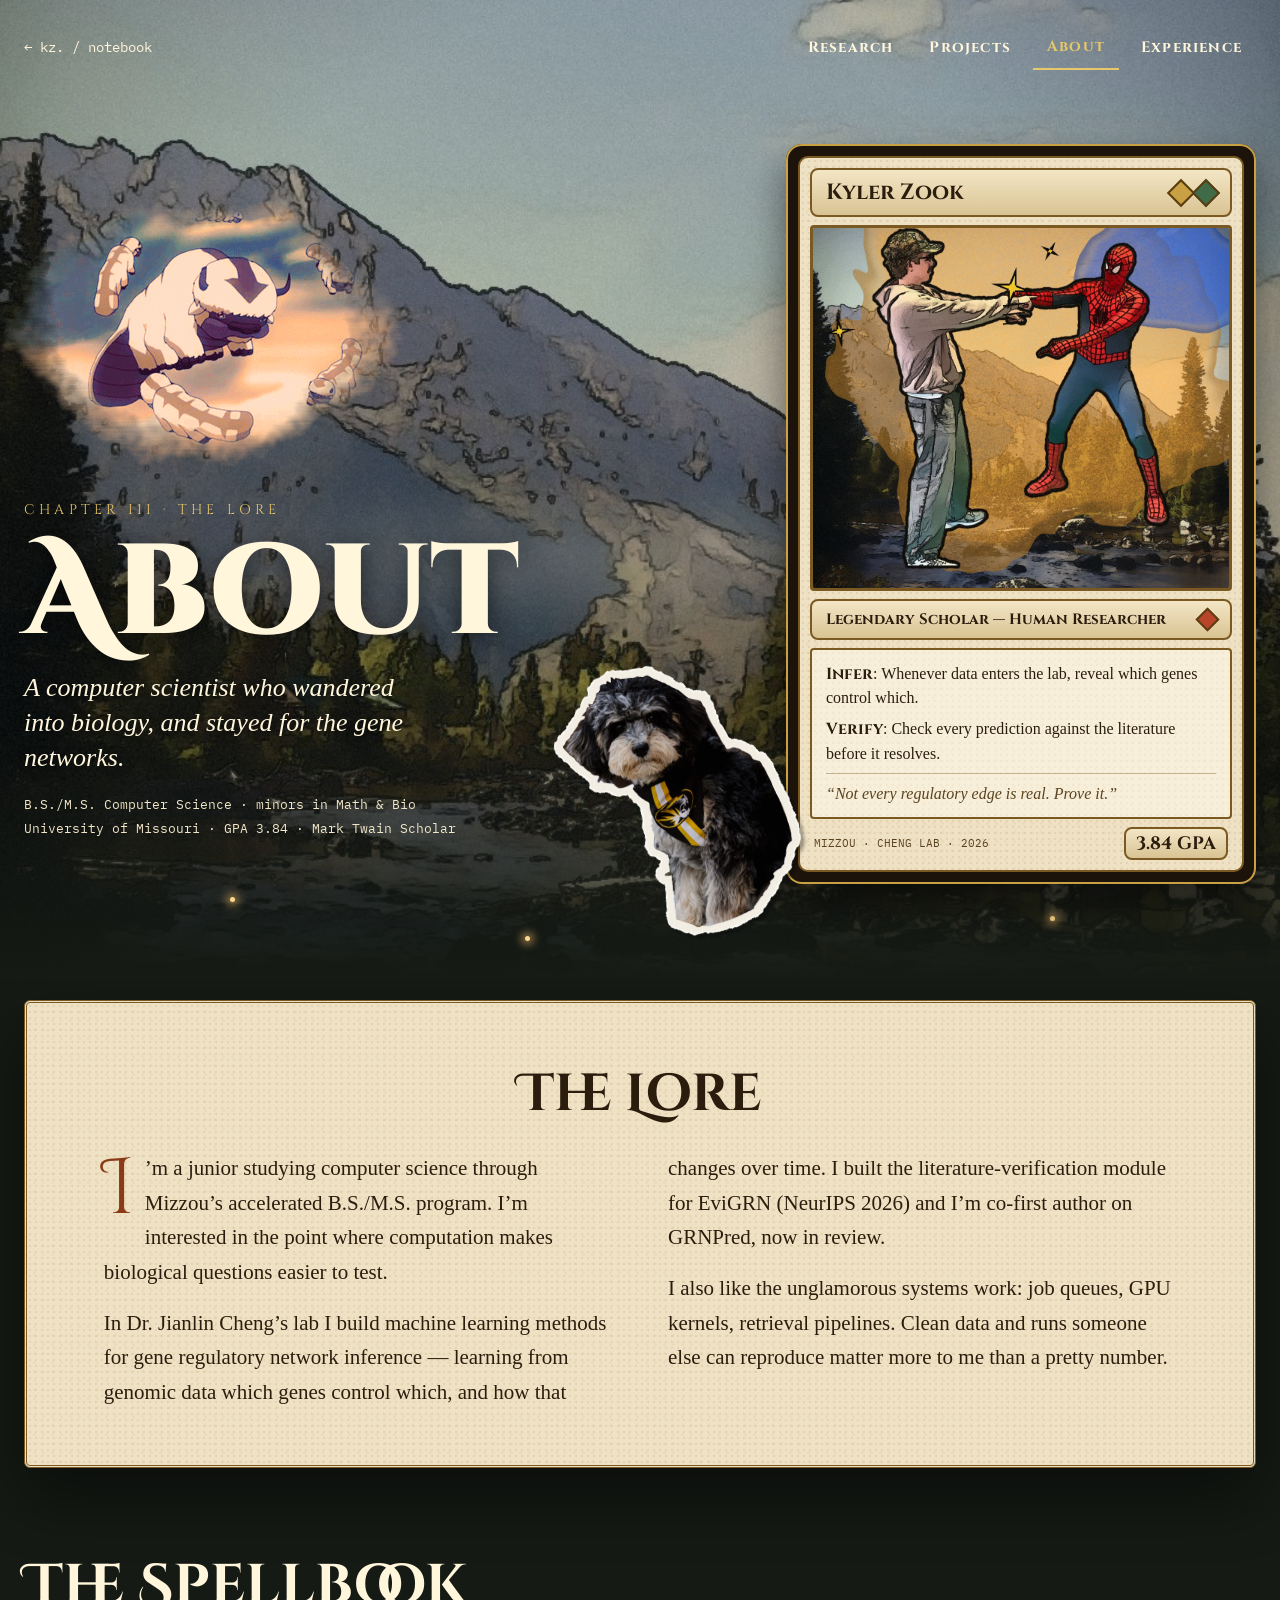
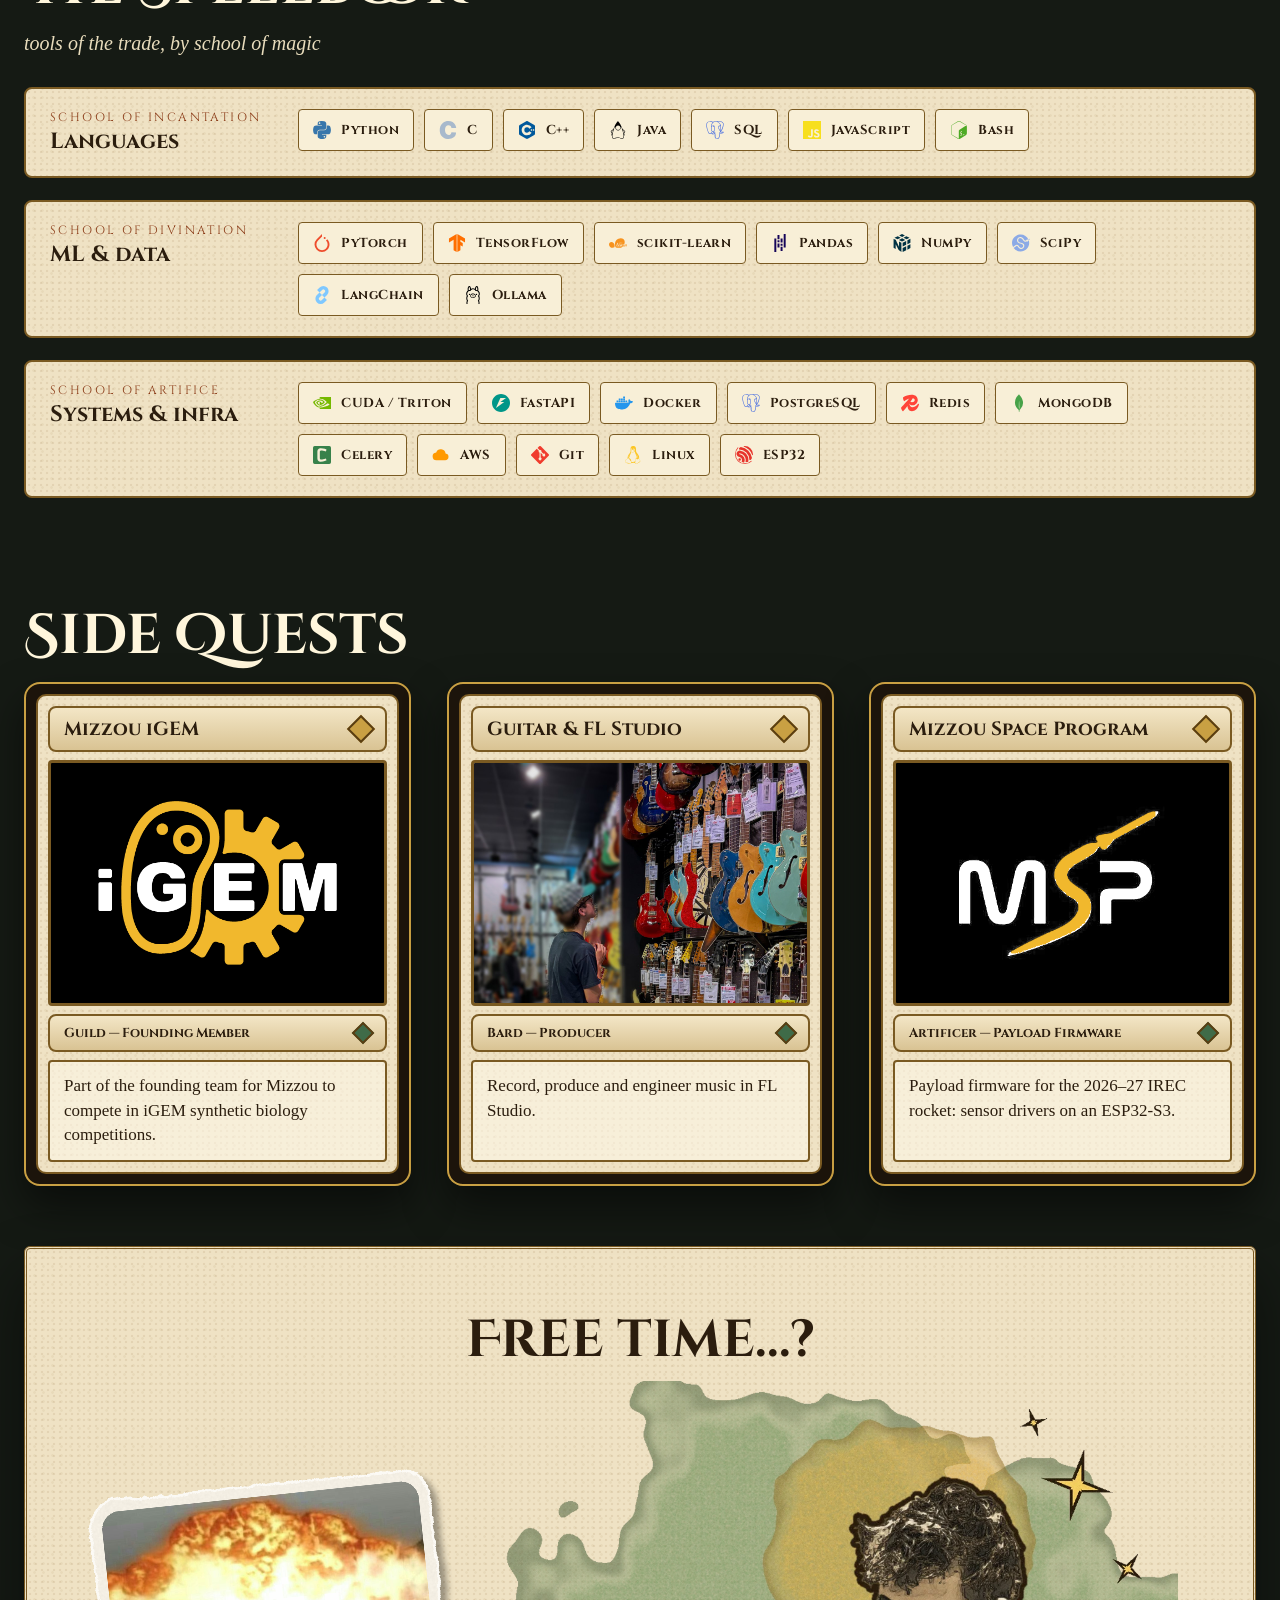
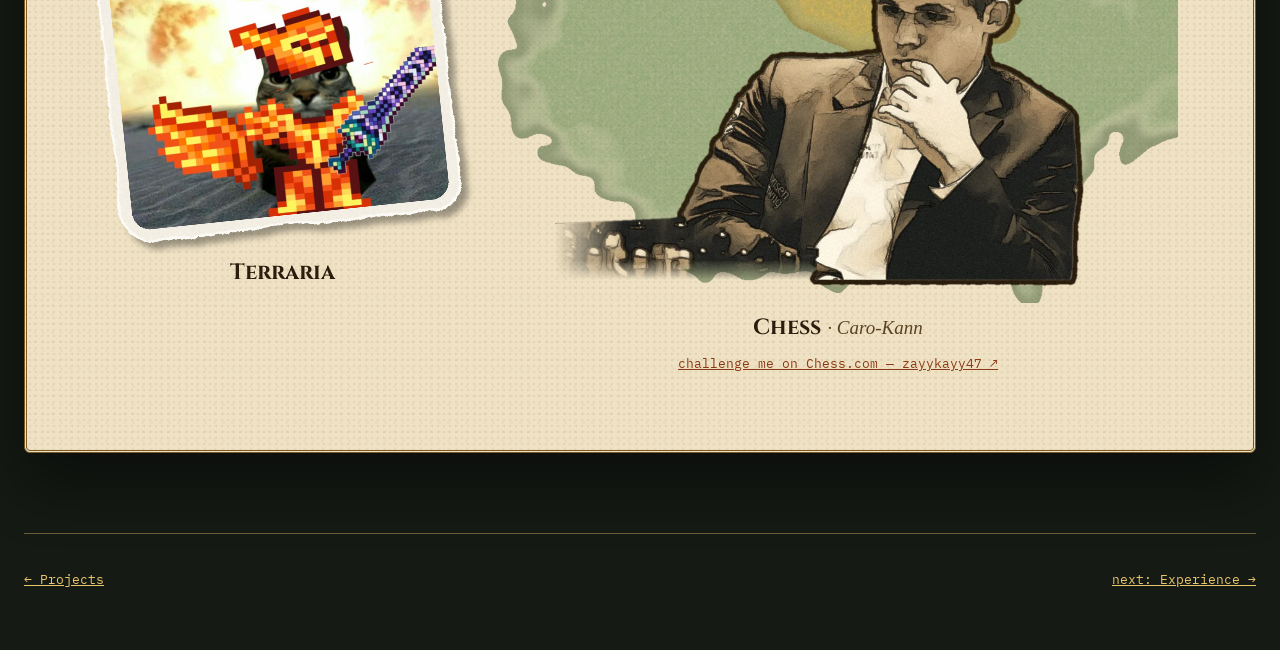
==== commit 7a5f4a49: "small changes" ====
--- a/about.html
+++ b/about.html
@@ -95,13 +95,13 @@
               </div>
               <div class="bar" style="font-size: 15px"><span>Legendary Scholar — Human Researcher</span><span class="gem" style="width: 13px; height: 13px; background: #b8452a"></span></div>
               <div style="border: 2px solid #7a5a22; border-radius: 4px; padding: 12px 14px; display: flex; flex-direction: column; gap: 8px; font-size: 16px; line-height: 1.45; background: rgba(255,250,235,.55)">
-                <p style="margin: 0"><strong style="font-family: Cinzel, serif">Infer</strong> — Whenever data enters the lab, reveal which genes control which.</p>
-                <p style="margin: 0"><strong style="font-family: Cinzel, serif">Verify</strong> — Check every prediction against the literature before it resolves.</p>
+                <p style="margin: 0"><strong style="font-family: Cinzel, serif">Infer</strong>: Whenever data enters the lab, reveal which genes control which.</p>
+                <p style="margin: 0"><strong style="font-family: Cinzel, serif">Verify</strong>: Check every prediction against the literature before it resolves.</p>
                 <p style="margin: 0; font-style: italic; color: #5a4320; border-top: 1px solid rgba(122,90,34,.4); padding-top: 8px">&#8220;Not every regulatory edge is real. Prove it.&#8221;</p>
               </div>
               <div style="display: flex; justify-content: space-between; align-items: center; font-family: 'IBM Plex Mono', monospace; font-size: 11px; color: #5a4320; padding: 0 4px">
                 <span>MIZZOU · CHENG LAB · 2026</span>
-                <span style="font-family: Cinzel, serif; font-weight: 700; font-size: 18px; color: #2b1d0e; border: 2px solid #7a5a22; border-radius: 8px; padding: 2px 10px; background: linear-gradient(#f3e6c6,#d9c393)">3.84</span>
+                <span style="font-family: Cinzel, serif; font-weight: 700; font-size: 18px; color: #2b1d0e; border: 2px solid #7a5a22; border-radius: 8px; padding: 2px 10px; background: linear-gradient(#f3e6c6,#d9c393)">3.84 GPA</span>
               </div>
             </div>
           </article>
@@ -255,7 +255,6 @@
     </section>
     <section class="reveal" style="padding: 60px 0 30px; color: #fff6dc">
       <h2 style="margin: 0 0 8px; font-family: 'Cinzel Decorative', serif; font-weight: 700; font-size: 56px">Side Quests</h2>
-      <p style="margin: 0 0 40px; font-style: italic; font-size: 20px; color: #e8dcbc">the rest of the deck — hover a card</p>
       <div style="display: flex; flex-wrap: wrap; gap: 36px">
           <article class="tcg" style="flex: 1 1 320px; min-width: 0; max-width: 400px">
             <span class="foil" aria-hidden="true"></span>
@@ -293,8 +292,7 @@
       </div>
     </section>
     <section class="reveal parch" style="margin: 30px 0 80px; padding: 56px clamp(24px, 5vw, 70px) 64px; border-radius: 6px; border: 3px double #7a5a22; box-shadow: 0 30px 60px rgba(0,0,0,.45); color: #2b1d0e">
-      <h2 style="margin: 0 0 6px; font-family: 'Cinzel Decorative', serif; font-weight: 700; font-size: 52px; text-align: center">Also in the Party</h2>
-      <p style="margin: 0 0 36px; text-align: center; font-style: italic; font-size: 20px; color: #5a4320">the companions that keep the campaign going</p>
+      <h2 style="margin: 0 0 6px; font-family: 'Cinzel Decorative', serif; font-weight: 700; font-size: 52px; text-align: center">Free time...?</h2>
       <div style="display: flex; flex-wrap: wrap; gap: 36px; align-items: center; justify-content: center">
         <figure style="flex: 1 1 280px; min-width: 0; max-width: 360px; margin: 0; display: flex; flex-direction: column; align-items: center; gap: 14px">
           <img class="sticker" src="assets/img/terraria-sticker.png?v=cb6e8909" alt="Terraria meme sticker: a cat in pixel-art flame armour holding a crystal sword in front of an explosion" style="width: 100%; height: auto">
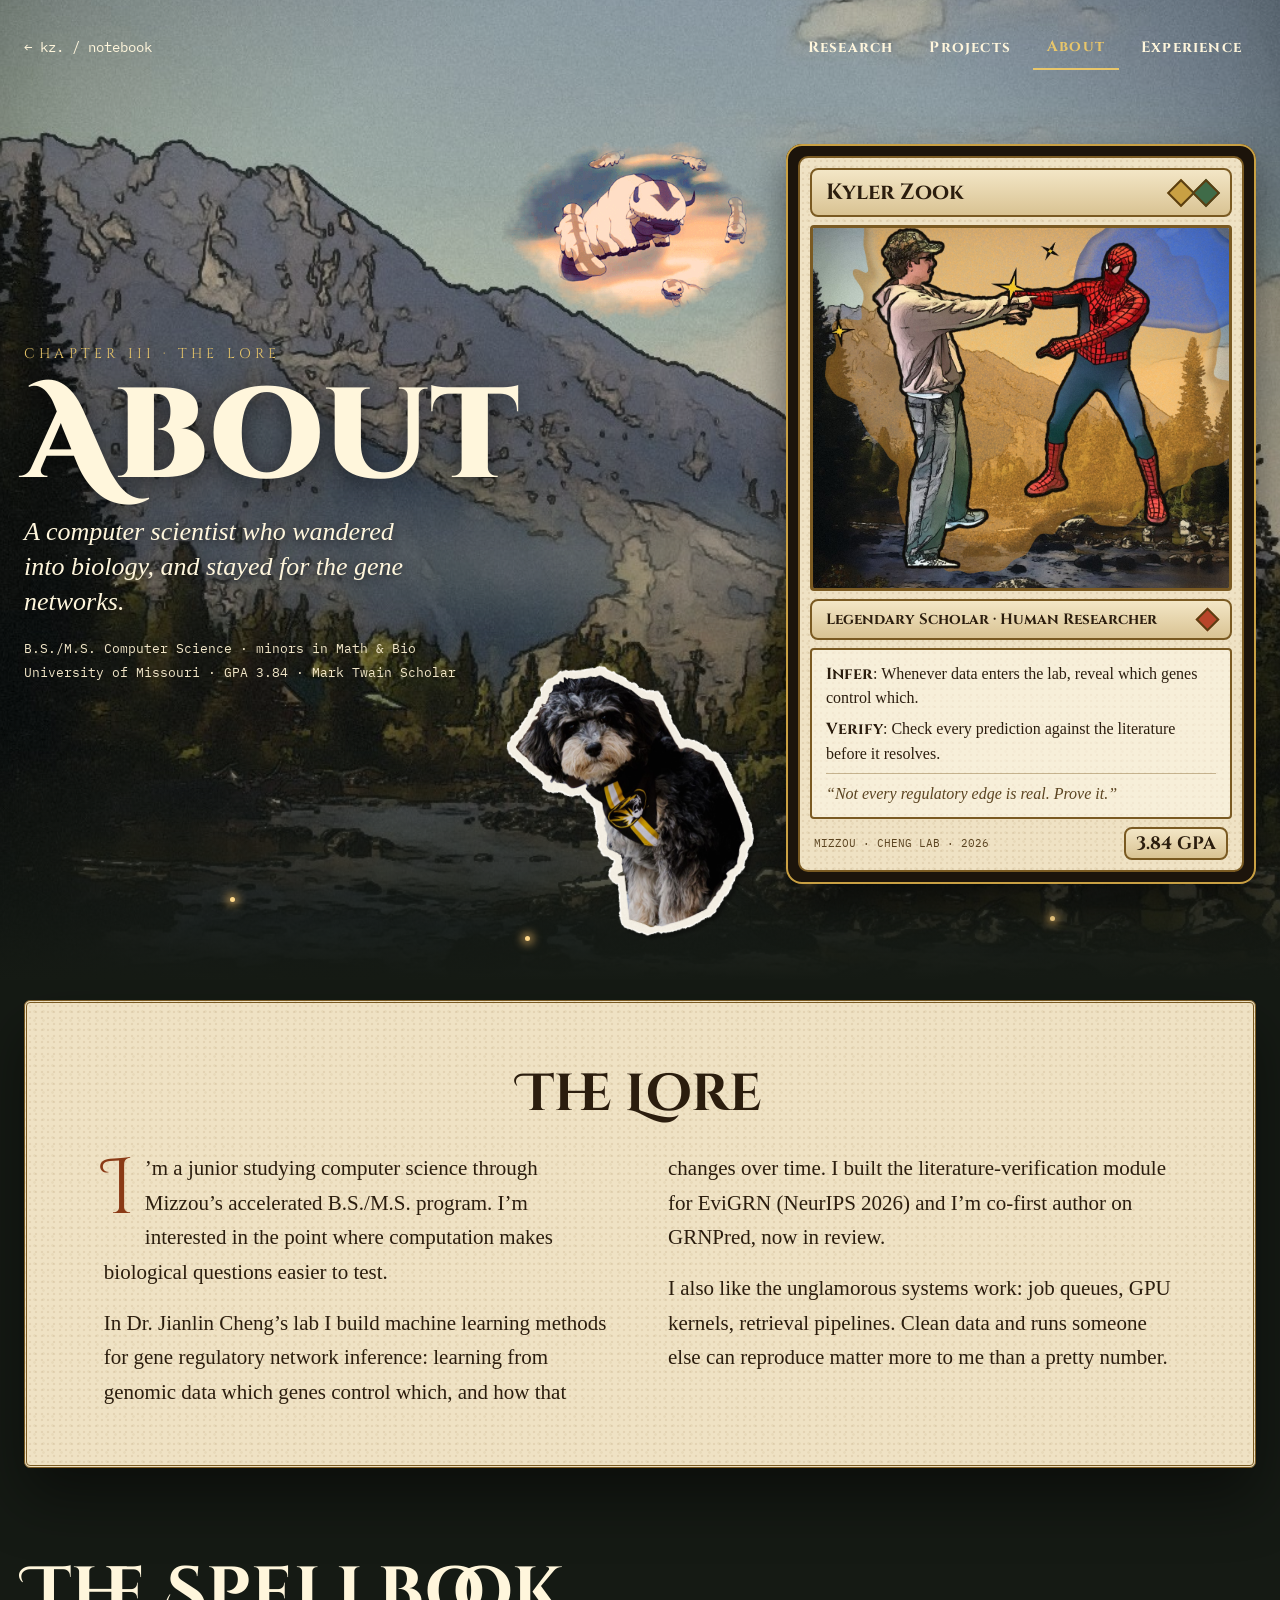
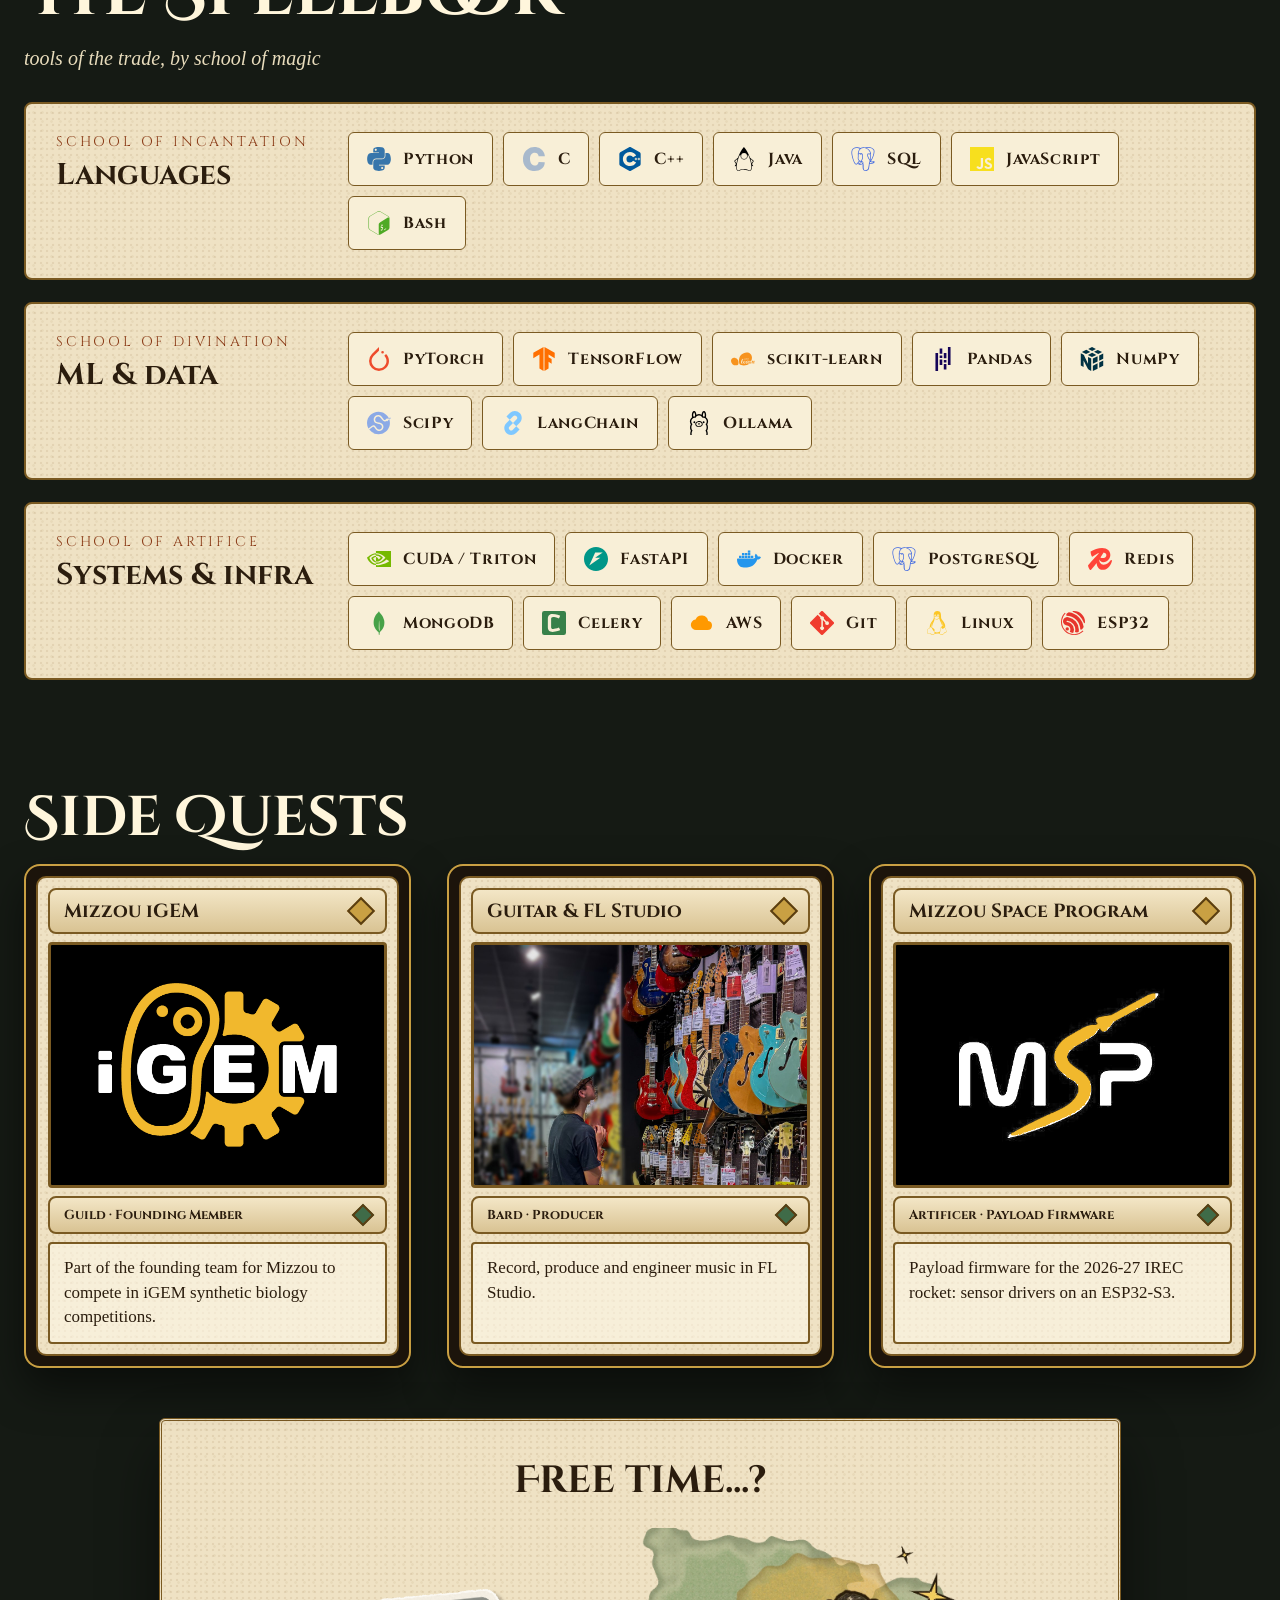
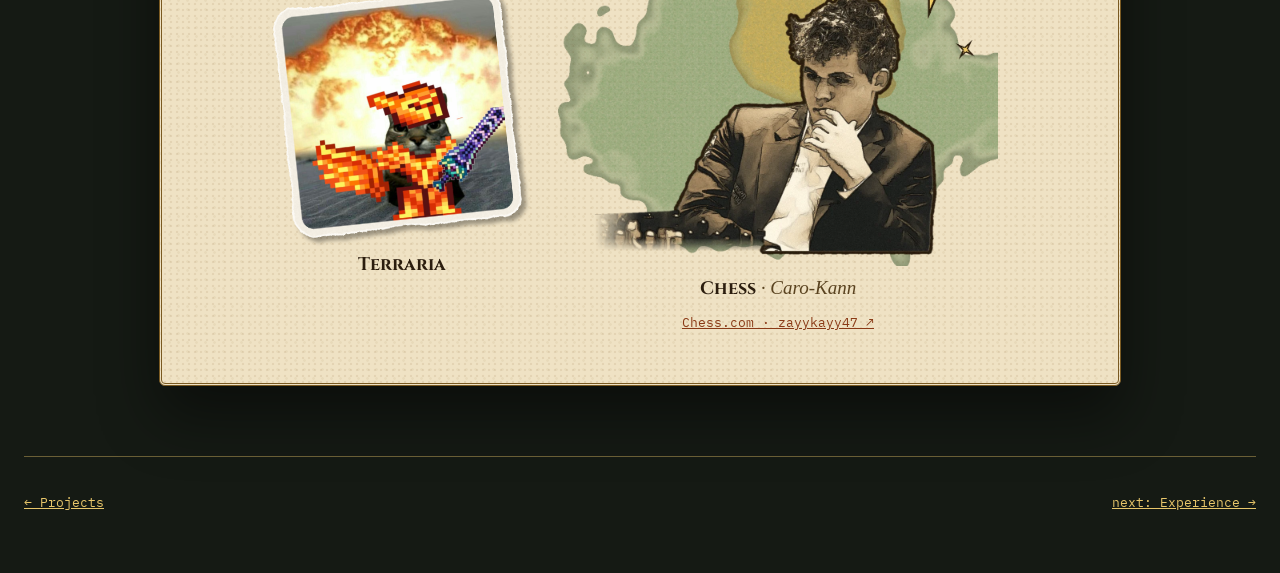
==== commit b6d23047: "Remove dashes and hints, project cards, about tweaks, hologram experience timeline" ====
--- a/about.html
+++ b/about.html
@@ -3,21 +3,21 @@
 <head>
 <meta charset="utf-8">
 <meta name="viewport" content="width=device-width, initial-scale=1">
-<title>About — Kyler Zook</title>
+<title>About | Kyler Zook</title>
 <meta name="description" content="About Kyler Zook: CS at the University of Missouri, ML research in the Cheng Lab, skills, and side quests.">
 <meta name="author" content="Kyler Zook">
 <link rel="canonical" href="https://www.kylerzook.com/about.html">
 <meta property="og:type" content="website">
 <meta property="og:site_name" content="Kyler Zook">
-<meta property="og:title" content="About — Kyler Zook">
+<meta property="og:title" content="About | Kyler Zook">
 <meta property="og:description" content="About Kyler Zook: CS at the University of Missouri, ML research in the Cheng Lab, skills, and side quests.">
 <meta property="og:url" content="https://www.kylerzook.com/about.html">
-<meta property="og:image" content="https://www.kylerzook.com/og-image.png?v=943b0782">
+<meta property="og:image" content="https://www.kylerzook.com/og-image.png?v=14fc2f7a">
 <meta property="og:image:width" content="1200">
 <meta property="og:image:height" content="630">
 <meta name="twitter:card" content="summary_large_image">
-<link rel="icon" href="favicon.svg?v=05bfae7c" type="image/svg+xml">
-<link rel="apple-touch-icon" href="apple-touch-icon.png?v=b8648a87">
+<link rel="icon" href="favicon.svg?v=165abeb1" type="image/svg+xml">
+<link rel="apple-touch-icon" href="apple-touch-icon.png?v=525a7639">
 <link rel="preconnect" href="https://fonts.googleapis.com">
 <link rel="preconnect" href="https://fonts.gstatic.com" crossorigin>
 <link rel="stylesheet" href="https://fonts.googleapis.com/css2?family=Cinzel+Decorative:wght@700;900&amp;family=Cinzel:wght@500;700&amp;family=IM+Fell+English:ital@0;1&amp;family=IBM+Plex+Mono:wght@400;500&amp;display=swap">
@@ -78,13 +78,13 @@
       </header>
       <div style="display: flex; flex-wrap: wrap; gap: 48px; align-items: center; padding: 50px 0 80px">
         <div style="flex: 1 1 440px; min-width: 0; display: flex; flex-direction: column; gap: 18px">
-          <img class="appa-wash load" src="assets/img/appa.gif?v=29429a27" alt="Animated clip of Appa the sky bison flying through clouds" style="width: 78%; max-width: 400px; aspect-ratio: 4 / 3; object-fit: cover; margin: -10px 0 4px -20px; transition: transform .5s ease-out; transform: translate(calc(var(--mx, 0) * 26px), calc(var(--my, 0) * 13px))">
           <p class="load" style="margin: 0; font-family: Cinzel, serif; font-size: 14px; letter-spacing: .3em; color: #e8c66a; animation-delay: .1s">CHAPTER III · THE LORE</p>
           <h1 class="load" style="margin: 0; font-family: 'Cinzel Decorative', serif; font-weight: 900; font-size: clamp(76px, 10vw, 150px); line-height: .9; text-shadow: 0 4px 24px rgba(0,0,0,.55); animation-delay: .2s">About</h1>
           <p class="load" style="margin: 0; max-width: 32ch; font-size: 26px; line-height: 1.35; font-style: italic; text-shadow: 0 2px 10px rgba(0,0,0,.6); animation-delay: .4s">A computer scientist who wandered into biology, and stayed for the gene networks.</p>
           <p class="load" style="margin: 0; font-family: 'IBM Plex Mono', monospace; font-size: 13px; line-height: 1.8; color: #f1e6c8; animation-delay: .5s">B.S./M.S. Computer Science · minors in Math &amp; Bio<br>University of Missouri · GPA 3.84 · Mark Twain Scholar</p>
         </div>
         <div class="load" style="flex: 0 1 470px; min-width: 0; position: relative; animation-delay: .3s">
+          <img class="appa-wash" src="assets/img/appa.gif?v=29429a27" alt="Animated clip of Appa the sky bison flying through clouds" style="position: absolute; right: calc(100% + 14px); top: -18px; width: 270px; aspect-ratio: 4 / 3; object-fit: cover; z-index: 2; transition: transform .5s ease-out; transform: translate(calc(var(--mx, 0) * 26px), calc(var(--my, 0) * 13px))">
           <article class="tcg" style="transition: transform .5s cubic-bezier(.2,.7,.2,1); ">
             <span class="foil" aria-hidden="true"></span>
             <div class="parch" style="border-radius: 10px; padding: 10px; display: flex; flex-direction: column; gap: 8px; border: 2px solid #7a5a22; color: #2b1d0e">
@@ -93,7 +93,7 @@
                 <img src="assets/img/mountains.jpg?v=953f0fe6" alt="" aria-hidden="true" style="position: absolute; inset: 0; width: 100%; height: 100%; object-fit: cover; object-position: center 30%">
                 <img src="assets/img/about-hero.webp?v=f4d5adb9" alt="Painted cut-out of Kyler pointing at Spider-Man, who points back" style="position: absolute; left: 50%; bottom: -14px; width: 108%; margin-left: -54%">
               </div>
-              <div class="bar" style="font-size: 15px"><span>Legendary Scholar — Human Researcher</span><span class="gem" style="width: 13px; height: 13px; background: #b8452a"></span></div>
+              <div class="bar" style="font-size: 15px"><span>Legendary Scholar · Human Researcher</span><span class="gem" style="width: 13px; height: 13px; background: #b8452a"></span></div>
               <div style="border: 2px solid #7a5a22; border-radius: 4px; padding: 12px 14px; display: flex; flex-direction: column; gap: 8px; font-size: 16px; line-height: 1.45; background: rgba(255,250,235,.55)">
                 <p style="margin: 0"><strong style="font-family: Cinzel, serif">Infer</strong>: Whenever data enters the lab, reveal which genes control which.</p>
                 <p style="margin: 0"><strong style="font-family: Cinzel, serif">Verify</strong>: Check every prediction against the literature before it resolves.</p>
@@ -105,7 +105,7 @@
               </div>
             </div>
           </article>
-          <img class="sticker" src="assets/img/dog-sticker.png?v=12a854ca" alt="Kyler's dog in a Mizzou bandana, cut out of torn paper" style="position: absolute; left: -48%; bottom: -60px; width: 52%; z-index: 3">
+          <img class="sticker" src="assets/img/dog-sticker.png?v=12a854ca" alt="Kyler's dog in a Mizzou bandana, cut out of torn paper" style="position: absolute; left: -58%; bottom: -60px; width: 52%; z-index: 3">
         </div>
       </div>
     </div>
@@ -115,138 +115,138 @@
       <h2 style="margin: 0 0 22px; font-family: 'Cinzel Decorative', serif; font-weight: 700; font-size: 52px; text-align: center">The Lore</h2>
       <div style="column-count: 2; column-gap: 56px; font-size: 21px; line-height: 1.65">
         <p style="margin: 0 0 16px"><span style="float: left; font-family: 'Cinzel Decorative', serif; font-size: 78px; line-height: .8; padding: 8px 10px 0 0; color: #8a3a16">I</span>&#8217;m a junior studying computer science through Mizzou&#8217;s accelerated B.S./M.S. program. I&#8217;m interested in the point where computation makes biological questions easier to test.</p>
-        <p style="margin: 0 0 16px">In Dr. Jianlin Cheng&#8217;s lab I build machine learning methods for gene regulatory network inference — learning from genomic data which genes control which, and how that changes over time. I built the literature-verification module for EviGRN (NeurIPS 2026) and I&#8217;m co-first author on GRNPred, now in review.</p>
+        <p style="margin: 0 0 16px">In Dr. Jianlin Cheng&#8217;s lab I build machine learning methods for gene regulatory network inference: learning from genomic data which genes control which, and how that changes over time. I built the literature-verification module for EviGRN (NeurIPS 2026) and I&#8217;m co-first author on GRNPred, now in review.</p>
         <p style="margin: 0">I also like the unglamorous systems work: job queues, GPU kernels, retrieval pipelines. Clean data and runs someone else can reproduce matter more to me than a pretty number.</p>
       </div>
     </section>
     <section class="reveal" style="padding: 80px 0 40px; color: #fff6dc">
-      <h2 style="margin: 0 0 8px; font-family: 'Cinzel Decorative', serif; font-weight: 700; font-size: 56px">The Spellbook</h2>
+      <h2 style="margin: 0 0 8px; font-family: 'Cinzel Decorative', serif; font-weight: 700; font-size: 68px">The Spellbook</h2>
       <p style="margin: 0 0 32px; font-style: italic; font-size: 20px; color: #e8dcbc">tools of the trade, by school of magic</p>
       <div style="display: flex; flex-direction: column; gap: 22px">
-          <div class="parch" style="border-radius: 8px; border: 2px solid #7a5a22; padding: 20px 24px; display: flex; flex-wrap: wrap; gap: 14px 28px; align-items: flex-start; color: #2b1d0e">
-            <div style="flex: 0 0 220px; display: flex; flex-direction: column; gap: 2px">
-              <span style="font-family: Cinzel, serif; font-size: 12px; letter-spacing: .2em; color: #8a3a16">SCHOOL OF INCANTATION</span>
-              <h3 style="margin: 0; font-family: Cinzel, serif; font-weight: 700; font-size: 22px">Languages</h3>
+          <div class="parch" style="border-radius: 8px; border: 2px solid #7a5a22; padding: 28px 30px; display: flex; flex-wrap: wrap; gap: 18px 32px; align-items: flex-start; color: #2b1d0e">
+            <div style="flex: 0 0 260px; display: flex; flex-direction: column; gap: 4px">
+              <span style="font-family: Cinzel, serif; font-size: 14px; letter-spacing: .2em; color: #8a3a16">SCHOOL OF INCANTATION</span>
+              <h3 style="margin: 0; font-family: Cinzel, serif; font-weight: 700; font-size: 30px">Languages</h3>
             </div>
             <ul style="flex: 1 1 560px; min-width: 0; margin: 0; padding: 0; list-style: none; display: flex; flex-wrap: wrap; gap: 10px">
-                <li class="rune" style="display: inline-flex; align-items: center; gap: 10px; height: 40px; padding: 0 14px; background: #f8efd7; border: 1.5px solid #7a5a22; border-radius: 4px; font-family: Cinzel, serif; font-weight: 700; font-size: 13px; letter-spacing: .04em">
-                  <svg aria-hidden="true" viewBox="0 0 24 24" style="width: 18px; height: 18px; flex: none"><path d="M11.858 0c-.978.005-1.913.088-2.736.234C6.7.662 6.26 1.558 6.26 3.21v2.182h5.725v.727H4.111c-1.664 0-3.121 1-3.577 2.903-.526 2.181-.549 3.542 0 5.82.407 1.694 1.379 2.902 3.043 2.902h1.969v-2.616c0-1.89 1.635-3.557 3.576-3.557h5.72c1.591 0 2.862-1.31 2.862-2.91v-5.45c0-1.553-1.309-2.718-2.863-2.977A18 18 0 0 0 11.858 0M8.762 1.755c.591 0 1.074.491 1.074 1.095 0 .601-.483 1.087-1.074 1.087A1.08 1.08 0 0 1 7.688 2.85c0-.604.48-1.095 1.074-1.095m9.656 4.364v2.543c0 1.971-1.671 3.63-3.577 3.63H9.122c-1.566 0-2.862 1.34-2.862 2.91v5.452c0 1.551 1.349 2.464 2.862 2.91 1.813.532 3.55.628 5.72 0 1.44-.418 2.862-1.258 2.862-2.91V18.47h-5.719v-.727h8.582c1.664 0 2.284-1.16 2.862-2.903.598-1.793.573-3.518 0-5.819-.41-1.656-1.196-2.903-2.862-2.903zm-3.216 13.807a1.08 1.08 0 0 1 1.074 1.088c0 .604-.48 1.094-1.074 1.094-.592 0-1.075-.49-1.075-1.094 0-.601.483-1.088 1.075-1.088" fill="#3776AB"></path></svg>
+                <li class="rune" style="display: inline-flex; align-items: center; gap: 12px; height: 52px; padding: 0 18px; background: #f8efd7; border: 1.5px solid #7a5a22; border-radius: 6px; font-family: Cinzel, serif; font-weight: 700; font-size: 16px; letter-spacing: .04em">
+                  <svg aria-hidden="true" viewBox="0 0 24 24" style="width: 24px; height: 24px; flex: none"><path d="M11.858 0c-.978.005-1.913.088-2.736.234C6.7.662 6.26 1.558 6.26 3.21v2.182h5.725v.727H4.111c-1.664 0-3.121 1-3.577 2.903-.526 2.181-.549 3.542 0 5.82.407 1.694 1.379 2.902 3.043 2.902h1.969v-2.616c0-1.89 1.635-3.557 3.576-3.557h5.72c1.591 0 2.862-1.31 2.862-2.91v-5.45c0-1.553-1.309-2.718-2.863-2.977A18 18 0 0 0 11.858 0M8.762 1.755c.591 0 1.074.491 1.074 1.095 0 .601-.483 1.087-1.074 1.087A1.08 1.08 0 0 1 7.688 2.85c0-.604.48-1.095 1.074-1.095m9.656 4.364v2.543c0 1.971-1.671 3.63-3.577 3.63H9.122c-1.566 0-2.862 1.34-2.862 2.91v5.452c0 1.551 1.349 2.464 2.862 2.91 1.813.532 3.55.628 5.72 0 1.44-.418 2.862-1.258 2.862-2.91V18.47h-5.719v-.727h8.582c1.664 0 2.284-1.16 2.862-2.903.598-1.793.573-3.518 0-5.819-.41-1.656-1.196-2.903-2.862-2.903zm-3.216 13.807a1.08 1.08 0 0 1 1.074 1.088c0 .604-.48 1.094-1.074 1.094-.592 0-1.075-.49-1.075-1.094 0-.601.483-1.088 1.075-1.088" fill="#3776AB"></path></svg>
                   <span>Python</span>
                 </li>
-                <li class="rune" style="display: inline-flex; align-items: center; gap: 10px; height: 40px; padding: 0 14px; background: #f8efd7; border: 1.5px solid #7a5a22; border-radius: 4px; font-family: Cinzel, serif; font-weight: 700; font-size: 13px; letter-spacing: .04em">
-                  <svg aria-hidden="true" viewBox="0 0 24 24" style="width: 18px; height: 18px; flex: none"><path d="M16.5921 9.1962s-.354-3.298-3.627-3.39c-3.2741-.09-4.9552 2.474-4.9552 6.14 0 3.6651 1.858 6.5972 5.0451 6.5972 3.184 0 3.5381-3.665 3.5381-3.665l6.1041.365s.36 3.31-2.196 5.836c-2.552 2.5241-5.6901 2.9371-7.8762 2.9201-2.19-.017-5.2261.034-8.1602-2.97-2.938-3.0101-3.436-5.9302-3.436-8.8002 0-2.8701.556-6.6702 4.047-9.5502C7.444.72 9.849 0 12.254 0c10.0422 0 10.7172 9.2602 10.7172 9.2602z" fill="#A8B9CC"></path></svg>
+                <li class="rune" style="display: inline-flex; align-items: center; gap: 12px; height: 52px; padding: 0 18px; background: #f8efd7; border: 1.5px solid #7a5a22; border-radius: 6px; font-family: Cinzel, serif; font-weight: 700; font-size: 16px; letter-spacing: .04em">
+                  <svg aria-hidden="true" viewBox="0 0 24 24" style="width: 24px; height: 24px; flex: none"><path d="M16.5921 9.1962s-.354-3.298-3.627-3.39c-3.2741-.09-4.9552 2.474-4.9552 6.14 0 3.6651 1.858 6.5972 5.0451 6.5972 3.184 0 3.5381-3.665 3.5381-3.665l6.1041.365s.36 3.31-2.196 5.836c-2.552 2.5241-5.6901 2.9371-7.8762 2.9201-2.19-.017-5.2261.034-8.1602-2.97-2.938-3.0101-3.436-5.9302-3.436-8.8002 0-2.8701.556-6.6702 4.047-9.5502C7.444.72 9.849 0 12.254 0c10.0422 0 10.7172 9.2602 10.7172 9.2602z" fill="#A8B9CC"></path></svg>
                   <span>C</span>
                 </li>
-                <li class="rune" style="display: inline-flex; align-items: center; gap: 10px; height: 40px; padding: 0 14px; background: #f8efd7; border: 1.5px solid #7a5a22; border-radius: 4px; font-family: Cinzel, serif; font-weight: 700; font-size: 13px; letter-spacing: .04em">
-                  <svg aria-hidden="true" viewBox="0 0 24 24" style="width: 18px; height: 18px; flex: none"><path d="M22.394 6c-.167-.29-.398-.543-.652-.69L12.926.22c-.509-.294-1.34-.294-1.848 0L2.26 5.31c-.508.293-.923 1.013-.923 1.6v10.18c0 .294.104.62.271.91.167.29.398.543.652.69l8.816 5.09c.508.293 1.34.293 1.848 0l8.816-5.09c.254-.147.485-.4.652-.69.167-.29.27-.616.27-.91V6.91c.003-.294-.1-.62-.268-.91zM12 19.11c-3.92 0-7.109-3.19-7.109-7.11 0-3.92 3.19-7.11 7.11-7.11a7.133 7.133 0 016.156 3.553l-3.076 1.78a3.567 3.567 0 00-3.08-1.78A3.56 3.56 0 008.444 12 3.56 3.56 0 0012 15.555a3.57 3.57 0 003.08-1.778l3.078 1.78A7.135 7.135 0 0112 19.11zm7.11-6.715h-.79v.79h-.79v-.79h-.79v-.79h.79v-.79h.79v.79h.79zm2.962 0h-.79v.79h-.79v-.79h-.79v-.79h.79v-.79h.79v.79h.79z" fill="#00599C"></path></svg>
+                <li class="rune" style="display: inline-flex; align-items: center; gap: 12px; height: 52px; padding: 0 18px; background: #f8efd7; border: 1.5px solid #7a5a22; border-radius: 6px; font-family: Cinzel, serif; font-weight: 700; font-size: 16px; letter-spacing: .04em">
+                  <svg aria-hidden="true" viewBox="0 0 24 24" style="width: 24px; height: 24px; flex: none"><path d="M22.394 6c-.167-.29-.398-.543-.652-.69L12.926.22c-.509-.294-1.34-.294-1.848 0L2.26 5.31c-.508.293-.923 1.013-.923 1.6v10.18c0 .294.104.62.271.91.167.29.398.543.652.69l8.816 5.09c.508.293 1.34.293 1.848 0l8.816-5.09c.254-.147.485-.4.652-.69.167-.29.27-.616.27-.91V6.91c.003-.294-.1-.62-.268-.91zM12 19.11c-3.92 0-7.109-3.19-7.109-7.11 0-3.92 3.19-7.11 7.11-7.11a7.133 7.133 0 016.156 3.553l-3.076 1.78a3.567 3.567 0 00-3.08-1.78A3.56 3.56 0 008.444 12 3.56 3.56 0 0012 15.555a3.57 3.57 0 003.08-1.778l3.078 1.78A7.135 7.135 0 0112 19.11zm7.11-6.715h-.79v.79h-.79v-.79h-.79v-.79h.79v-.79h.79v.79h.79zm2.962 0h-.79v.79h-.79v-.79h-.79v-.79h.79v-.79h.79v.79h.79z" fill="#00599C"></path></svg>
                   <span>C++</span>
                 </li>
-                <li class="rune" style="display: inline-flex; align-items: center; gap: 10px; height: 40px; padding: 0 14px; background: #f8efd7; border: 1.5px solid #7a5a22; border-radius: 4px; font-family: Cinzel, serif; font-weight: 700; font-size: 13px; letter-spacing: .04em">
-                  <svg aria-hidden="true" viewBox="0 0 24 24" style="width: 18px; height: 18px; flex: none"><path d="M11.915 0 11.7.215C9.515 2.4 7.47 6.39 6.046 10.483c-1.064 1.024-3.633 2.81-3.711 3.551-.093.87 1.746 2.611 1.55 3.235-.198.625-1.304 1.408-1.014 1.939.1.188.823.011 1.277-.491a13.389 13.389 0 0 0-.017 2.14c.076.906.27 1.668.643 2.232.372.563.956.911 1.667.911.397 0 .727-.114 1.024-.264.298-.149.571-.33.91-.5.68-.34 1.634-.666 3.53-.604 1.903.062 2.872.39 3.559.704.687.314 1.15.664 1.925.664.767 0 1.395-.336 1.807-.9.412-.563.631-1.33.72-2.24.06-.623.055-1.32 0-2.066.454.45 1.117.604 1.213.424.29-.53-.816-1.314-1.013-1.937-.198-.624 1.642-2.366 1.549-3.236-.08-.748-2.707-2.568-3.748-3.586C16.428 6.374 14.308 2.394 12.13.215zm.175 6.038a2.95 2.95 0 0 1 2.943 2.942 2.95 2.95 0 0 1-2.943 2.943A2.95 2.95 0 0 1 9.148 8.98a2.95 2.95 0 0 1 2.942-2.942zM8.685 7.983a3.515 3.515 0 0 0-.145.997c0 1.951 1.6 3.55 3.55 3.55 1.95 0 3.55-1.598 3.55-3.55 0-.329-.046-.648-.132-.951.334.095.64.208.915.336a42.699 42.699 0 0 1 2.042 5.829c.678 2.545 1.01 4.92.846 6.607-.082.844-.29 1.51-.606 1.94-.315.431-.713.651-1.315.651-.593 0-.932-.27-1.673-.61-.741-.338-1.825-.694-3.792-.758-1.974-.064-3.073.293-3.821.669-.375.188-.659.373-.911.5s-.466.2-.752.2c-.53 0-.876-.209-1.16-.64-.285-.43-.474-1.101-.545-1.948-.141-1.693.176-4.069.823-6.614a43.155 43.155 0 0 1 1.934-5.783c.348-.167.749-.31 1.192-.425zm-3.382 4.362a.216.216 0 0 1 .13.031c-.166.56-.323 1.116-.463 1.665a33.849 33.849 0 0 0-.547 2.555 3.9 3.9 0 0 0-.2-.39c-.58-1.012-.914-1.642-1.16-2.08.315-.24 1.679-1.755 2.24-1.781zm13.394.01c.562.027 1.926 1.543 2.24 1.783-.246.438-.58 1.068-1.16 2.08a4.428 4.428 0 0 0-.163.309 32.354 32.354 0 0 0-.562-2.49 40.579 40.579 0 0 0-.482-1.652.216.216 0 0 1 .127-.03z" fill="#000000"></path></svg>
+                <li class="rune" style="display: inline-flex; align-items: center; gap: 12px; height: 52px; padding: 0 18px; background: #f8efd7; border: 1.5px solid #7a5a22; border-radius: 6px; font-family: Cinzel, serif; font-weight: 700; font-size: 16px; letter-spacing: .04em">
+                  <svg aria-hidden="true" viewBox="0 0 24 24" style="width: 24px; height: 24px; flex: none"><path d="M11.915 0 11.7.215C9.515 2.4 7.47 6.39 6.046 10.483c-1.064 1.024-3.633 2.81-3.711 3.551-.093.87 1.746 2.611 1.55 3.235-.198.625-1.304 1.408-1.014 1.939.1.188.823.011 1.277-.491a13.389 13.389 0 0 0-.017 2.14c.076.906.27 1.668.643 2.232.372.563.956.911 1.667.911.397 0 .727-.114 1.024-.264.298-.149.571-.33.91-.5.68-.34 1.634-.666 3.53-.604 1.903.062 2.872.39 3.559.704.687.314 1.15.664 1.925.664.767 0 1.395-.336 1.807-.9.412-.563.631-1.33.72-2.24.06-.623.055-1.32 0-2.066.454.45 1.117.604 1.213.424.29-.53-.816-1.314-1.013-1.937-.198-.624 1.642-2.366 1.549-3.236-.08-.748-2.707-2.568-3.748-3.586C16.428 6.374 14.308 2.394 12.13.215zm.175 6.038a2.95 2.95 0 0 1 2.943 2.942 2.95 2.95 0 0 1-2.943 2.943A2.95 2.95 0 0 1 9.148 8.98a2.95 2.95 0 0 1 2.942-2.942zM8.685 7.983a3.515 3.515 0 0 0-.145.997c0 1.951 1.6 3.55 3.55 3.55 1.95 0 3.55-1.598 3.55-3.55 0-.329-.046-.648-.132-.951.334.095.64.208.915.336a42.699 42.699 0 0 1 2.042 5.829c.678 2.545 1.01 4.92.846 6.607-.082.844-.29 1.51-.606 1.94-.315.431-.713.651-1.315.651-.593 0-.932-.27-1.673-.61-.741-.338-1.825-.694-3.792-.758-1.974-.064-3.073.293-3.821.669-.375.188-.659.373-.911.5s-.466.2-.752.2c-.53 0-.876-.209-1.16-.64-.285-.43-.474-1.101-.545-1.948-.141-1.693.176-4.069.823-6.614a43.155 43.155 0 0 1 1.934-5.783c.348-.167.749-.31 1.192-.425zm-3.382 4.362a.216.216 0 0 1 .13.031c-.166.56-.323 1.116-.463 1.665a33.849 33.849 0 0 0-.547 2.555 3.9 3.9 0 0 0-.2-.39c-.58-1.012-.914-1.642-1.16-2.08.315-.24 1.679-1.755 2.24-1.781zm13.394.01c.562.027 1.926 1.543 2.24 1.783-.246.438-.58 1.068-1.16 2.08a4.428 4.428 0 0 0-.163.309 32.354 32.354 0 0 0-.562-2.49 40.579 40.579 0 0 0-.482-1.652.216.216 0 0 1 .127-.03z" fill="#000000"></path></svg>
                   <span>Java</span>
                 </li>
-                <li class="rune" style="display: inline-flex; align-items: center; gap: 10px; height: 40px; padding: 0 14px; background: #f8efd7; border: 1.5px solid #7a5a22; border-radius: 4px; font-family: Cinzel, serif; font-weight: 700; font-size: 13px; letter-spacing: .04em">
-                  <svg aria-hidden="true" viewBox="0 0 24 24" style="width: 18px; height: 18px; flex: none"><path d="M23.5594 14.7228a.5269.5269 0 0 0-.0563-.1191c-.139-.2632-.4768-.3418-1.0074-.2321-1.6533.3411-2.2935.1312-2.5256-.0191 1.342-2.0482 2.445-4.522 3.0411-6.8297.2714-1.0507.7982-3.5237.1222-4.7316a1.5641 1.5641 0 0 0-.1509-.235C21.6931.9086 19.8007.0248 17.5099.0005c-1.4947-.0158-2.7705.3461-3.1161.4794a9.449 9.449 0 0 0-.5159-.0816 8.044 8.044 0 0 0-1.3114-.1278c-1.1822-.0184-2.2038.2642-3.0498.8406-.8573-.3211-4.7888-1.645-7.2219.0788C.9359 2.1526.3086 3.8733.4302 6.3043c.0409.818.5069 3.334 1.2423 5.7436.4598 1.5065.9387 2.7019 1.4334 3.582.553.9942 1.1259 1.5933 1.7143 1.7895.4474.1491 1.1327.1441 1.8581-.7279.8012-.9635 1.5903-1.8258 1.9446-2.2069.4351.2355.9064.3625 1.39.3772a.0569.0569 0 0 0 .0004.0041 11.0312 11.0312 0 0 0-.2472.3054c-.3389.4302-.4094.5197-1.5002.7443-.3102.064-1.1344.2339-1.1464.8115-.0025.1224.0329.2309.0919.3268.2269.4231.9216.6097 1.015.6331 1.3345.3335 2.5044.092 3.3714-.6787-.017 2.231.0775 4.4174.3454 5.0874.2212.5529.7618 1.9045 2.4692 1.9043.2505 0 .5263-.0291.8296-.0941 1.7819-.3821 2.5557-1.1696 2.855-2.9059.1503-.8707.4016-2.8753.5388-4.1012.0169-.0703.0357-.1207.057-.1362.0007-.0005.0697-.0471.4272.0307a.3673.3673 0 0 0 .0443.0068l.2539.0223.0149.001c.8468.0384 1.9114-.1426 2.5312-.4308.6438-.2988 1.8057-1.0323 1.5951-1.6698zM2.371 11.8765c-.7435-2.4358-1.1779-4.8851-1.2123-5.5719-.1086-2.1714.4171-3.6829 1.5623-4.4927 1.8367-1.2986 4.8398-.5408 6.108-.13-.0032.0032-.0066.0061-.0098.0094-2.0238 2.044-1.9758 5.536-1.9708 5.7495-.0002.0823.0066.1989.0162.3593.0348.5873.0996 1.6804-.0735 2.9184-.1609 1.1504.1937 2.2764.9728 3.0892.0806.0841.1648.1631.2518.2374-.3468.3714-1.1004 1.1926-1.9025 2.1576-.5677.6825-.9597.5517-1.0886.5087-.3919-.1307-.813-.5871-1.2381-1.3223-.4796-.839-.9635-2.0317-1.4155-3.5126zm6.0072 5.0871c-.1711-.0428-.3271-.1132-.4322-.1772.0889-.0394.2374-.0902.4833-.1409 1.2833-.2641 1.4815-.4506 1.9143-1.0002.0992-.126.2116-.2687.3673-.4426a.3549.3549 0 0 0 .0737-.1298c.1708-.1513.2724-.1099.4369-.0417.156.0646.3078.26.3695.4752.0291.1016.0619.2945-.0452.4444-.9043 1.2658-2.2216 1.2494-3.1676 1.0128zm2.094-3.988-.0525.141c-.133.3566-.2567.6881-.3334 1.003-.6674-.0021-1.3168-.2872-1.8105-.8024-.6279-.6551-.9131-1.5664-.7825-2.5004.1828-1.3079.1153-2.4468.079-3.0586-.005-.0857-.0095-.1607-.0122-.2199.2957-.2621 1.6659-.9962 2.6429-.7724.4459.1022.7176.4057.8305.928.5846 2.7038.0774 3.8307-.3302 4.7363-.084.1866-.1633.3629-.2311.5454zm7.3637 4.5725c-.0169.1768-.0358.376-.0618.5959l-.146.4383a.3547.3547 0 0 0-.0182.1077c-.0059.4747-.054.6489-.115.8693-.0634.2292-.1353.4891-.1794 1.0575-.11 1.4143-.8782 2.2267-2.4172 2.5565-1.5155.3251-1.7843-.4968-2.0212-1.2217a6.5824 6.5824 0 0 0-.0769-.2266c-.2154-.5858-.1911-1.4119-.1574-2.5551.0165-.5612-.0249-1.9013-.3302-2.6462.0044-.2932.0106-.5909.019-.8918a.3529.3529 0 0 0-.0153-.1126 1.4927 1.4927 0 0 0-.0439-.208c-.1226-.4283-.4213-.7866-.7797-.9351-.1424-.059-.4038-.1672-.7178-.0869.067-.276.1831-.5875.309-.9249l.0529-.142c.0595-.16.134-.3257.213-.5012.4265-.9476 1.0106-2.2453.3766-5.1772-.2374-1.0981-1.0304-1.6343-2.2324-1.5098-.7207.0746-1.3799.3654-1.7088.5321a5.6716 5.6716 0 0 0-.1958.1041c.0918-1.1064.4386-3.1741 1.7357-4.4823a4.0306 4.0306 0 0 1 .3033-.276.3532.3532 0 0 0 .1447-.0644c.7524-.5706 1.6945-.8506 2.802-.8325.4091.0067.8017.0339 1.1742.081 1.939.3544 3.2439 1.4468 4.0359 2.3827.8143.9623 1.2552 1.9315 1.4312 2.4543-1.3232-.1346-2.2234.1268-2.6797.779-.9926 1.4189.543 4.1729 1.2811 5.4964.1353.2426.2522.4522.2889.5413.2403.5825.5515.9713.7787 1.2552.0696.087.1372.1714.1885.245-.4008.1155-1.1208.3825-1.0552 1.717-.0123.1563-.0423.4469-.0834.8148-.0461.2077-.0702.4603-.0994.7662zm.8905-1.6211c-.0405-.8316.2691-.9185.5967-1.0105a2.8566 2.8566 0 0 0 .135-.0406 1.202 1.202 0 0 0 .1342.103c.5703.3765 1.5823.4213 3.0068.1344-.2016.1769-.5189.3994-.9533.6011-.4098.1903-1.0957.333-1.7473.3636-.7197.0336-1.0859-.0807-1.1721-.151zm.5695-9.2712c-.0059.3508-.0542.6692-.1054 1.0017-.055.3576-.112.7274-.1264 1.1762-.0142.4368.0404.8909.0932 1.3301.1066.887.216 1.8003-.2075 2.7014a3.5272 3.5272 0 0 1-.1876-.3856c-.0527-.1276-.1669-.3326-.3251-.6162-.6156-1.1041-2.0574-3.6896-1.3193-4.7446.3795-.5427 1.3408-.5661 2.1781-.463zm.2284 7.0137a12.3762 12.3762 0 0 0-.0853-.1074l-.0355-.0444c.7262-1.1995.5842-2.3862.4578-3.4385-.0519-.4318-.1009-.8396-.0885-1.2226.0129-.4061.0666-.7543.1185-1.0911.0639-.415.1288-.8443.1109-1.3505.0134-.0531.0188-.1158.0118-.1902-.0457-.4855-.5999-1.938-1.7294-3.253-.6076-.7073-1.4896-1.4972-2.6889-2.0395.5251-.1066 1.2328-.2035 2.0244-.1859 2.0515.0456 3.6746.8135 4.8242 2.2824a.908.908 0 0 1 .0667.1002c.7231 1.3556-.2762 6.2751-2.9867 10.5405zm-8.8166-6.1162c-.025.1794-.3089.4225-.6211.4225a.5821.5821 0 0 1-.0809-.0056c-.1873-.026-.3765-.144-.5059-.3156-.0458-.0605-.1203-.178-.1055-.2844.0055-.0401.0261-.0985.0925-.1488.1182-.0894.3518-.1226.6096-.0867.3163.0441.6426.1938.6113.4186zm7.9305-.4114c.0111.0792-.049.201-.1531.3102-.0683.0717-.212.1961-.4079.2232a.5456.5456 0 0 1-.075.0052c-.2935 0-.5414-.2344-.5607-.3717-.024-.1765.2641-.3106.5611-.352.297-.0414.6111.0088.6356.1851z" fill="#4169E1"></path></svg>
+                <li class="rune" style="display: inline-flex; align-items: center; gap: 12px; height: 52px; padding: 0 18px; background: #f8efd7; border: 1.5px solid #7a5a22; border-radius: 6px; font-family: Cinzel, serif; font-weight: 700; font-size: 16px; letter-spacing: .04em">
+                  <svg aria-hidden="true" viewBox="0 0 24 24" style="width: 24px; height: 24px; flex: none"><path d="M23.5594 14.7228a.5269.5269 0 0 0-.0563-.1191c-.139-.2632-.4768-.3418-1.0074-.2321-1.6533.3411-2.2935.1312-2.5256-.0191 1.342-2.0482 2.445-4.522 3.0411-6.8297.2714-1.0507.7982-3.5237.1222-4.7316a1.5641 1.5641 0 0 0-.1509-.235C21.6931.9086 19.8007.0248 17.5099.0005c-1.4947-.0158-2.7705.3461-3.1161.4794a9.449 9.449 0 0 0-.5159-.0816 8.044 8.044 0 0 0-1.3114-.1278c-1.1822-.0184-2.2038.2642-3.0498.8406-.8573-.3211-4.7888-1.645-7.2219.0788C.9359 2.1526.3086 3.8733.4302 6.3043c.0409.818.5069 3.334 1.2423 5.7436.4598 1.5065.9387 2.7019 1.4334 3.582.553.9942 1.1259 1.5933 1.7143 1.7895.4474.1491 1.1327.1441 1.8581-.7279.8012-.9635 1.5903-1.8258 1.9446-2.2069.4351.2355.9064.3625 1.39.3772a.0569.0569 0 0 0 .0004.0041 11.0312 11.0312 0 0 0-.2472.3054c-.3389.4302-.4094.5197-1.5002.7443-.3102.064-1.1344.2339-1.1464.8115-.0025.1224.0329.2309.0919.3268.2269.4231.9216.6097 1.015.6331 1.3345.3335 2.5044.092 3.3714-.6787-.017 2.231.0775 4.4174.3454 5.0874.2212.5529.7618 1.9045 2.4692 1.9043.2505 0 .5263-.0291.8296-.0941 1.7819-.3821 2.5557-1.1696 2.855-2.9059.1503-.8707.4016-2.8753.5388-4.1012.0169-.0703.0357-.1207.057-.1362.0007-.0005.0697-.0471.4272.0307a.3673.3673 0 0 0 .0443.0068l.2539.0223.0149.001c.8468.0384 1.9114-.1426 2.5312-.4308.6438-.2988 1.8057-1.0323 1.5951-1.6698zM2.371 11.8765c-.7435-2.4358-1.1779-4.8851-1.2123-5.5719-.1086-2.1714.4171-3.6829 1.5623-4.4927 1.8367-1.2986 4.8398-.5408 6.108-.13-.0032.0032-.0066.0061-.0098.0094-2.0238 2.044-1.9758 5.536-1.9708 5.7495-.0002.0823.0066.1989.0162.3593.0348.5873.0996 1.6804-.0735 2.9184-.1609 1.1504.1937 2.2764.9728 3.0892.0806.0841.1648.1631.2518.2374-.3468.3714-1.1004 1.1926-1.9025 2.1576-.5677.6825-.9597.5517-1.0886.5087-.3919-.1307-.813-.5871-1.2381-1.3223-.4796-.839-.9635-2.0317-1.4155-3.5126zm6.0072 5.0871c-.1711-.0428-.3271-.1132-.4322-.1772.0889-.0394.2374-.0902.4833-.1409 1.2833-.2641 1.4815-.4506 1.9143-1.0002.0992-.126.2116-.2687.3673-.4426a.3549.3549 0 0 0 .0737-.1298c.1708-.1513.2724-.1099.4369-.0417.156.0646.3078.26.3695.4752.0291.1016.0619.2945-.0452.4444-.9043 1.2658-2.2216 1.2494-3.1676 1.0128zm2.094-3.988-.0525.141c-.133.3566-.2567.6881-.3334 1.003-.6674-.0021-1.3168-.2872-1.8105-.8024-.6279-.6551-.9131-1.5664-.7825-2.5004.1828-1.3079.1153-2.4468.079-3.0586-.005-.0857-.0095-.1607-.0122-.2199.2957-.2621 1.6659-.9962 2.6429-.7724.4459.1022.7176.4057.8305.928.5846 2.7038.0774 3.8307-.3302 4.7363-.084.1866-.1633.3629-.2311.5454zm7.3637 4.5725c-.0169.1768-.0358.376-.0618.5959l-.146.4383a.3547.3547 0 0 0-.0182.1077c-.0059.4747-.054.6489-.115.8693-.0634.2292-.1353.4891-.1794 1.0575-.11 1.4143-.8782 2.2267-2.4172 2.5565-1.5155.3251-1.7843-.4968-2.0212-1.2217a6.5824 6.5824 0 0 0-.0769-.2266c-.2154-.5858-.1911-1.4119-.1574-2.5551.0165-.5612-.0249-1.9013-.3302-2.6462.0044-.2932.0106-.5909.019-.8918a.3529.3529 0 0 0-.0153-.1126 1.4927 1.4927 0 0 0-.0439-.208c-.1226-.4283-.4213-.7866-.7797-.9351-.1424-.059-.4038-.1672-.7178-.0869.067-.276.1831-.5875.309-.9249l.0529-.142c.0595-.16.134-.3257.213-.5012.4265-.9476 1.0106-2.2453.3766-5.1772-.2374-1.0981-1.0304-1.6343-2.2324-1.5098-.7207.0746-1.3799.3654-1.7088.5321a5.6716 5.6716 0 0 0-.1958.1041c.0918-1.1064.4386-3.1741 1.7357-4.4823a4.0306 4.0306 0 0 1 .3033-.276.3532.3532 0 0 0 .1447-.0644c.7524-.5706 1.6945-.8506 2.802-.8325.4091.0067.8017.0339 1.1742.081 1.939.3544 3.2439 1.4468 4.0359 2.3827.8143.9623 1.2552 1.9315 1.4312 2.4543-1.3232-.1346-2.2234.1268-2.6797.779-.9926 1.4189.543 4.1729 1.2811 5.4964.1353.2426.2522.4522.2889.5413.2403.5825.5515.9713.7787 1.2552.0696.087.1372.1714.1885.245-.4008.1155-1.1208.3825-1.0552 1.717-.0123.1563-.0423.4469-.0834.8148-.0461.2077-.0702.4603-.0994.7662zm.8905-1.6211c-.0405-.8316.2691-.9185.5967-1.0105a2.8566 2.8566 0 0 0 .135-.0406 1.202 1.202 0 0 0 .1342.103c.5703.3765 1.5823.4213 3.0068.1344-.2016.1769-.5189.3994-.9533.6011-.4098.1903-1.0957.333-1.7473.3636-.7197.0336-1.0859-.0807-1.1721-.151zm.5695-9.2712c-.0059.3508-.0542.6692-.1054 1.0017-.055.3576-.112.7274-.1264 1.1762-.0142.4368.0404.8909.0932 1.3301.1066.887.216 1.8003-.2075 2.7014a3.5272 3.5272 0 0 1-.1876-.3856c-.0527-.1276-.1669-.3326-.3251-.6162-.6156-1.1041-2.0574-3.6896-1.3193-4.7446.3795-.5427 1.3408-.5661 2.1781-.463zm.2284 7.0137a12.3762 12.3762 0 0 0-.0853-.1074l-.0355-.0444c.7262-1.1995.5842-2.3862.4578-3.4385-.0519-.4318-.1009-.8396-.0885-1.2226.0129-.4061.0666-.7543.1185-1.0911.0639-.415.1288-.8443.1109-1.3505.0134-.0531.0188-.1158.0118-.1902-.0457-.4855-.5999-1.938-1.7294-3.253-.6076-.7073-1.4896-1.4972-2.6889-2.0395.5251-.1066 1.2328-.2035 2.0244-.1859 2.0515.0456 3.6746.8135 4.8242 2.2824a.908.908 0 0 1 .0667.1002c.7231 1.3556-.2762 6.2751-2.9867 10.5405zm-8.8166-6.1162c-.025.1794-.3089.4225-.6211.4225a.5821.5821 0 0 1-.0809-.0056c-.1873-.026-.3765-.144-.5059-.3156-.0458-.0605-.1203-.178-.1055-.2844.0055-.0401.0261-.0985.0925-.1488.1182-.0894.3518-.1226.6096-.0867.3163.0441.6426.1938.6113.4186zm7.9305-.4114c.0111.0792-.049.201-.1531.3102-.0683.0717-.212.1961-.4079.2232a.5456.5456 0 0 1-.075.0052c-.2935 0-.5414-.2344-.5607-.3717-.024-.1765.2641-.3106.5611-.352.297-.0414.6111.0088.6356.1851z" fill="#4169E1"></path></svg>
                   <span>SQL</span>
                 </li>
-                <li class="rune" style="display: inline-flex; align-items: center; gap: 10px; height: 40px; padding: 0 14px; background: #f8efd7; border: 1.5px solid #7a5a22; border-radius: 4px; font-family: Cinzel, serif; font-weight: 700; font-size: 13px; letter-spacing: .04em">
-                  <svg aria-hidden="true" viewBox="0 0 24 24" style="width: 18px; height: 18px; flex: none"><path d="M0 0h24v24H0V0zm22.034 18.276c-.175-1.095-.888-2.015-3.003-2.873-.736-.345-1.554-.585-1.797-1.14-.091-.33-.105-.51-.046-.705.15-.646.915-.84 1.515-.66.39.12.75.42.976.9 1.034-.676 1.034-.676 1.755-1.125-.27-.42-.404-.601-.586-.78-.63-.705-1.469-1.065-2.834-1.034l-.705.089c-.676.165-1.32.525-1.71 1.005-1.14 1.291-.811 3.541.569 4.471 1.365 1.02 3.361 1.244 3.616 2.205.24 1.17-.87 1.545-1.966 1.41-.811-.18-1.26-.586-1.755-1.336l-1.83 1.051c.21.48.45.689.81 1.109 1.74 1.756 6.09 1.666 6.871-1.004.029-.09.24-.705.074-1.65l.046.067zm-8.983-7.245h-2.248c0 1.938-.009 3.864-.009 5.805 0 1.232.063 2.363-.138 2.711-.33.689-1.18.601-1.566.48-.396-.196-.597-.466-.83-.855-.063-.105-.11-.196-.127-.196l-1.825 1.125c.305.63.75 1.172 1.324 1.517.855.51 2.004.675 3.207.405.783-.226 1.458-.691 1.811-1.411.51-.93.402-2.07.397-3.346.012-2.054 0-4.109 0-6.179l.004-.056z" fill="#F7DF1E"></path></svg>
+                <li class="rune" style="display: inline-flex; align-items: center; gap: 12px; height: 52px; padding: 0 18px; background: #f8efd7; border: 1.5px solid #7a5a22; border-radius: 6px; font-family: Cinzel, serif; font-weight: 700; font-size: 16px; letter-spacing: .04em">
+                  <svg aria-hidden="true" viewBox="0 0 24 24" style="width: 24px; height: 24px; flex: none"><path d="M0 0h24v24H0V0zm22.034 18.276c-.175-1.095-.888-2.015-3.003-2.873-.736-.345-1.554-.585-1.797-1.14-.091-.33-.105-.51-.046-.705.15-.646.915-.84 1.515-.66.39.12.75.42.976.9 1.034-.676 1.034-.676 1.755-1.125-.27-.42-.404-.601-.586-.78-.63-.705-1.469-1.065-2.834-1.034l-.705.089c-.676.165-1.32.525-1.71 1.005-1.14 1.291-.811 3.541.569 4.471 1.365 1.02 3.361 1.244 3.616 2.205.24 1.17-.87 1.545-1.966 1.41-.811-.18-1.26-.586-1.755-1.336l-1.83 1.051c.21.48.45.689.81 1.109 1.74 1.756 6.09 1.666 6.871-1.004.029-.09.24-.705.074-1.65l.046.067zm-8.983-7.245h-2.248c0 1.938-.009 3.864-.009 5.805 0 1.232.063 2.363-.138 2.711-.33.689-1.18.601-1.566.48-.396-.196-.597-.466-.83-.855-.063-.105-.11-.196-.127-.196l-1.825 1.125c.305.63.75 1.172 1.324 1.517.855.51 2.004.675 3.207.405.783-.226 1.458-.691 1.811-1.411.51-.93.402-2.07.397-3.346.012-2.054 0-4.109 0-6.179l.004-.056z" fill="#F7DF1E"></path></svg>
                   <span>JavaScript</span>
                 </li>
-                <li class="rune" style="display: inline-flex; align-items: center; gap: 10px; height: 40px; padding: 0 14px; background: #f8efd7; border: 1.5px solid #7a5a22; border-radius: 4px; font-family: Cinzel, serif; font-weight: 700; font-size: 13px; letter-spacing: .04em">
-                  <svg aria-hidden="true" viewBox="0 0 24 24" style="width: 18px; height: 18px; flex: none"><path d="M21.038,4.9l-7.577-4.498C13.009,0.134,12.505,0,12,0c-0.505,0-1.009,0.134-1.462,0.403L2.961,4.9 C2.057,5.437,1.5,6.429,1.5,7.503v8.995c0,1.073,0.557,2.066,1.462,2.603l7.577,4.497C10.991,23.866,11.495,24,12,24 c0.505,0,1.009-0.134,1.461-0.402l7.577-4.497c0.904-0.537,1.462-1.529,1.462-2.603V7.503C22.5,6.429,21.943,5.437,21.038,4.9z M15.17,18.946l0.013,0.646c0.001,0.078-0.05,0.167-0.111,0.198l-0.383,0.22c-0.061,0.031-0.111-0.007-0.112-0.085L14.57,19.29 c-0.328,0.136-0.66,0.169-0.872,0.084c-0.04-0.016-0.057-0.075-0.041-0.142l0.139-0.584c0.011-0.046,0.036-0.092,0.069-0.121 c0.012-0.011,0.024-0.02,0.036-0.026c0.022-0.011,0.043-0.014,0.062-0.006c0.229,0.077,0.521,0.041,0.802-0.101 c0.357-0.181,0.596-0.545,0.592-0.907c-0.003-0.328-0.181-0.465-0.613-0.468c-0.55,0.001-1.064-0.107-1.072-0.917 c-0.007-0.667,0.34-1.361,0.889-1.8l-0.007-0.652c-0.001-0.08,0.048-0.168,0.111-0.2l0.37-0.236 c0.061-0.031,0.111,0.007,0.112,0.087l0.006,0.653c0.273-0.109,0.511-0.138,0.726-0.088c0.047,0.012,0.067,0.076,0.048,0.151 l-0.144,0.578c-0.011,0.044-0.036,0.088-0.065,0.116c-0.012,0.012-0.025,0.021-0.038,0.028c-0.019,0.01-0.038,0.013-0.057,0.009 c-0.098-0.022-0.332-0.073-0.699,0.113c-0.385,0.195-0.52,0.53-0.517,0.778c0.003,0.297,0.155,0.387,0.681,0.396 c0.7,0.012,1.003,0.318,1.01,1.023C16.105,17.747,15.736,18.491,15.17,18.946z M19.143,17.859c0,0.06-0.008,0.116-0.058,0.145 l-1.916,1.164c-0.05,0.029-0.09,0.004-0.09-0.056v-0.494c0-0.06,0.037-0.093,0.087-0.122l1.887-1.129 c0.05-0.029,0.09-0.004,0.09,0.056V17.859z M20.459,6.797l-7.168,4.427c-0.894,0.523-1.553,1.109-1.553,2.187v8.833 c0,0.645,0.26,1.063,0.66,1.184c-0.131,0.023-0.264,0.039-0.398,0.039c-0.42,0-0.833-0.114-1.197-0.33L3.226,18.64 c-0.741-0.44-1.201-1.261-1.201-2.142V7.503c0-0.881,0.46-1.702,1.201-2.142l7.577-4.498c0.363-0.216,0.777-0.33,1.197-0.33 c0.419,0,0.833,0.114,1.197,0.33l7.577,4.498c0.624,0.371,1.046,1.013,1.164,1.732C21.686,6.557,21.12,6.411,20.459,6.797z" fill="#4EAA25"></path></svg>
+                <li class="rune" style="display: inline-flex; align-items: center; gap: 12px; height: 52px; padding: 0 18px; background: #f8efd7; border: 1.5px solid #7a5a22; border-radius: 6px; font-family: Cinzel, serif; font-weight: 700; font-size: 16px; letter-spacing: .04em">
+                  <svg aria-hidden="true" viewBox="0 0 24 24" style="width: 24px; height: 24px; flex: none"><path d="M21.038,4.9l-7.577-4.498C13.009,0.134,12.505,0,12,0c-0.505,0-1.009,0.134-1.462,0.403L2.961,4.9 C2.057,5.437,1.5,6.429,1.5,7.503v8.995c0,1.073,0.557,2.066,1.462,2.603l7.577,4.497C10.991,23.866,11.495,24,12,24 c0.505,0,1.009-0.134,1.461-0.402l7.577-4.497c0.904-0.537,1.462-1.529,1.462-2.603V7.503C22.5,6.429,21.943,5.437,21.038,4.9z M15.17,18.946l0.013,0.646c0.001,0.078-0.05,0.167-0.111,0.198l-0.383,0.22c-0.061,0.031-0.111-0.007-0.112-0.085L14.57,19.29 c-0.328,0.136-0.66,0.169-0.872,0.084c-0.04-0.016-0.057-0.075-0.041-0.142l0.139-0.584c0.011-0.046,0.036-0.092,0.069-0.121 c0.012-0.011,0.024-0.02,0.036-0.026c0.022-0.011,0.043-0.014,0.062-0.006c0.229,0.077,0.521,0.041,0.802-0.101 c0.357-0.181,0.596-0.545,0.592-0.907c-0.003-0.328-0.181-0.465-0.613-0.468c-0.55,0.001-1.064-0.107-1.072-0.917 c-0.007-0.667,0.34-1.361,0.889-1.8l-0.007-0.652c-0.001-0.08,0.048-0.168,0.111-0.2l0.37-0.236 c0.061-0.031,0.111,0.007,0.112,0.087l0.006,0.653c0.273-0.109,0.511-0.138,0.726-0.088c0.047,0.012,0.067,0.076,0.048,0.151 l-0.144,0.578c-0.011,0.044-0.036,0.088-0.065,0.116c-0.012,0.012-0.025,0.021-0.038,0.028c-0.019,0.01-0.038,0.013-0.057,0.009 c-0.098-0.022-0.332-0.073-0.699,0.113c-0.385,0.195-0.52,0.53-0.517,0.778c0.003,0.297,0.155,0.387,0.681,0.396 c0.7,0.012,1.003,0.318,1.01,1.023C16.105,17.747,15.736,18.491,15.17,18.946z M19.143,17.859c0,0.06-0.008,0.116-0.058,0.145 l-1.916,1.164c-0.05,0.029-0.09,0.004-0.09-0.056v-0.494c0-0.06,0.037-0.093,0.087-0.122l1.887-1.129 c0.05-0.029,0.09-0.004,0.09,0.056V17.859z M20.459,6.797l-7.168,4.427c-0.894,0.523-1.553,1.109-1.553,2.187v8.833 c0,0.645,0.26,1.063,0.66,1.184c-0.131,0.023-0.264,0.039-0.398,0.039c-0.42,0-0.833-0.114-1.197-0.33L3.226,18.64 c-0.741-0.44-1.201-1.261-1.201-2.142V7.503c0-0.881,0.46-1.702,1.201-2.142l7.577-4.498c0.363-0.216,0.777-0.33,1.197-0.33 c0.419,0,0.833,0.114,1.197,0.33l7.577,4.498c0.624,0.371,1.046,1.013,1.164,1.732C21.686,6.557,21.12,6.411,20.459,6.797z" fill="#4EAA25"></path></svg>
                   <span>Bash</span>
                 </li>
             </ul>
           </div>
-          <div class="parch" style="border-radius: 8px; border: 2px solid #7a5a22; padding: 20px 24px; display: flex; flex-wrap: wrap; gap: 14px 28px; align-items: flex-start; color: #2b1d0e">
-            <div style="flex: 0 0 220px; display: flex; flex-direction: column; gap: 2px">
-              <span style="font-family: Cinzel, serif; font-size: 12px; letter-spacing: .2em; color: #8a3a16">SCHOOL OF DIVINATION</span>
-              <h3 style="margin: 0; font-family: Cinzel, serif; font-weight: 700; font-size: 22px">ML &amp; data</h3>
+          <div class="parch" style="border-radius: 8px; border: 2px solid #7a5a22; padding: 28px 30px; display: flex; flex-wrap: wrap; gap: 18px 32px; align-items: flex-start; color: #2b1d0e">
+            <div style="flex: 0 0 260px; display: flex; flex-direction: column; gap: 4px">
+              <span style="font-family: Cinzel, serif; font-size: 14px; letter-spacing: .2em; color: #8a3a16">SCHOOL OF DIVINATION</span>
+              <h3 style="margin: 0; font-family: Cinzel, serif; font-weight: 700; font-size: 30px">ML &amp; data</h3>
             </div>
             <ul style="flex: 1 1 560px; min-width: 0; margin: 0; padding: 0; list-style: none; display: flex; flex-wrap: wrap; gap: 10px">
-                <li class="rune" style="display: inline-flex; align-items: center; gap: 10px; height: 40px; padding: 0 14px; background: #f8efd7; border: 1.5px solid #7a5a22; border-radius: 4px; font-family: Cinzel, serif; font-weight: 700; font-size: 13px; letter-spacing: .04em">
-                  <svg aria-hidden="true" viewBox="0 0 24 24" style="width: 18px; height: 18px; flex: none"><path d="M12.005 0L4.952 7.053a9.865 9.865 0 000 14.022 9.866 9.866 0 0014.022 0c3.984-3.9 3.986-10.205.085-14.023l-1.744 1.743c2.904 2.905 2.904 7.634 0 10.538s-7.634 2.904-10.538 0-2.904-7.634 0-10.538l4.647-4.646.582-.665zm3.568 3.899a1.327 1.327 0 00-1.327 1.327 1.327 1.327 0 001.327 1.328A1.327 1.327 0 0016.9 5.226 1.327 1.327 0 0015.573 3.9z" fill="#EE4C2C"></path></svg>
+                <li class="rune" style="display: inline-flex; align-items: center; gap: 12px; height: 52px; padding: 0 18px; background: #f8efd7; border: 1.5px solid #7a5a22; border-radius: 6px; font-family: Cinzel, serif; font-weight: 700; font-size: 16px; letter-spacing: .04em">
+                  <svg aria-hidden="true" viewBox="0 0 24 24" style="width: 24px; height: 24px; flex: none"><path d="M12.005 0L4.952 7.053a9.865 9.865 0 000 14.022 9.866 9.866 0 0014.022 0c3.984-3.9 3.986-10.205.085-14.023l-1.744 1.743c2.904 2.905 2.904 7.634 0 10.538s-7.634 2.904-10.538 0-2.904-7.634 0-10.538l4.647-4.646.582-.665zm3.568 3.899a1.327 1.327 0 00-1.327 1.327 1.327 1.327 0 001.327 1.328A1.327 1.327 0 0016.9 5.226 1.327 1.327 0 0015.573 3.9z" fill="#EE4C2C"></path></svg>
                   <span>PyTorch</span>
                 </li>
-                <li class="rune" style="display: inline-flex; align-items: center; gap: 10px; height: 40px; padding: 0 14px; background: #f8efd7; border: 1.5px solid #7a5a22; border-radius: 4px; font-family: Cinzel, serif; font-weight: 700; font-size: 13px; letter-spacing: .04em">
-                  <svg aria-hidden="true" viewBox="0 0 24 24" style="width: 18px; height: 18px; flex: none"><path d="M1.292 5.856L11.54 0v24l-4.095-2.378V7.603l-6.168 3.564.015-5.31zm21.43 5.311l-.014-5.31L12.46 0v24l4.095-2.378V14.87l3.092 1.788-.018-4.618-3.074-1.756V7.603l6.168 3.564z" fill="#FF6F00"></path></svg>
+                <li class="rune" style="display: inline-flex; align-items: center; gap: 12px; height: 52px; padding: 0 18px; background: #f8efd7; border: 1.5px solid #7a5a22; border-radius: 6px; font-family: Cinzel, serif; font-weight: 700; font-size: 16px; letter-spacing: .04em">
+                  <svg aria-hidden="true" viewBox="0 0 24 24" style="width: 24px; height: 24px; flex: none"><path d="M1.292 5.856L11.54 0v24l-4.095-2.378V7.603l-6.168 3.564.015-5.31zm21.43 5.311l-.014-5.31L12.46 0v24l4.095-2.378V14.87l3.092 1.788-.018-4.618-3.074-1.756V7.603l6.168 3.564z" fill="#FF6F00"></path></svg>
                   <span>TensorFlow</span>
                 </li>
-                <li class="rune" style="display: inline-flex; align-items: center; gap: 10px; height: 40px; padding: 0 14px; background: #f8efd7; border: 1.5px solid #7a5a22; border-radius: 4px; font-family: Cinzel, serif; font-weight: 700; font-size: 13px; letter-spacing: .04em">
-                  <svg aria-hidden="true" viewBox="0 0 24 24" style="width: 18px; height: 18px; flex: none"><path d="M15.601 5.53c-1.91.035-3.981.91-5.63 2.56-2.93 2.93-2.083 8.53-1.088 9.525.805.804 6.595 1.843 9.526-1.088a9.74 9.74 0 0 0 .584-.643c.043-.292.205-.66.489-1.106a1.848 1.848 0 0 1-.537.176c-.144.265-.37.55-.676.855-.354.335-.607.554-.76.656a.795.795 0 0 1-.437.152c-.35 0-.514-.308-.494-.924-.22.316-.425.549-.612.7a.914.914 0 0 1-.578.224c-.194 0-.36-.09-.496-.273a1.03 1.03 0 0 1-.193-.507 4.016 4.016 0 0 1-.726.583c-.224.132-.47.197-.74.197-.3 0-.543-.096-.727-.288a.978.978 0 0 1-.257-.524v.004c-.3.276-.564.48-.79.611a1.295 1.295 0 0 1-.649.197.693.693 0 0 1-.571-.275c-.145-.183-.218-.43-.218-.739 0-.464.101-1.02.302-1.67.201-.65.445-1.25.733-1.797l.842-.312a.21.21 0 0 1 .06-.013c.063 0 .116.047.157.14.04.095.061.221.061.38 0 .451-.104.888-.312 1.31-.207.422-.532.873-.974 1.352-.018.23-.027.388-.027.474 0 .193.036.345.106.458.071.113.165.169.282.169a.71.71 0 0 0 .382-.13c.132-.084.333-.26.602-.523.028-.418.187-.798.482-1.142.324-.38.685-.569 1.08-.569.206 0 .37.054.494.16a.524.524 0 0 1 .186.417c0 .458-.486.829-1.459 1.114.088.43.32.646.693.646a.807.807 0 0 0 .417-.117c.129-.076.321-.243.575-.497.032-.252.118-.495.259-.728.182-.3.416-.544.701-.73.285-.185.537-.278.756-.278.276 0 .47.127.58.381l.677-.374h.186l-.292.971c-.15.488-.226.823-.226 1.004 0 .19.067.285.202.285.086 0 .181-.045.285-.137.104-.092.25-.232.437-.42v.001c.143-.155.274-.32.392-.494-.19-.084-.285-.21-.285-.375 0-.17.058-.352.174-.545.116-.194.275-.29.479-.29.172 0 .258.088.258.265 0 .139-.05.338-.149.596.367-.04.687-.32.961-.842l.228-.01c1.059-2.438.828-5.075-.83-6.732-1.019-1.02-2.408-1.5-3.895-1.471zm4.725 8.203a8.938 8.938 0 0 1-1.333 2.151 1.09 1.09 0 0 0-.012.147c0 .168.047.309.14.423.092.113.206.17.34.17.296 0 .714-.264 1.254-.787-.001.04-.003.08-.003.121 0 .146.012.368.036.666l.733-.172c0-.2.003-.357.01-.474.01-.157.033-.33.066-.517.02-.11.07-.216.152-.315l.186-.216a5.276 5.276 0 0 1 .378-.397c.062-.055.116-.099.162-.13a.26.26 0 0 1 .123-.046c.055 0 .083.035.083.106 0 .07-.052.236-.156.497-.194.486-.292.848-.292 1.084 0 .175.046.314.136.418a.45.45 0 0 0 .358.155c.365 0 .803-.269 1.313-.808v-.381c-.361.426-.623.64-.784.64-.109 0-.163-.067-.163-.2 0-.1.065-.316.195-.65.19-.486.285-.836.285-1.048a.464.464 0 0 0-.112-.319.36.36 0 0 0-.282-.127c-.165 0-.354.077-.567.233-.213.156-.5.436-.863.84.053-.262.165-.622.335-1.08l-.809.156a6.54 6.54 0 0 0-.399 1.074c-.04.156-.07.316-.092.48a7.447 7.447 0 0 1-.49.45.38.38 0 0 1-.229.08.208.208 0 0 1-.174-.082.352.352 0 0 1-.064-.222c0-.1.019-.214.056-.343.038-.13.12-.373.249-.731l.308-.849zm-17.21-2.927c-.863-.016-1.67.263-2.261.854-1.352 1.352-1.07 3.827.631 5.527 1.7 1.701 4.95 1.21 5.527.632.467-.466 1.07-3.827-.631-5.527-.957-.957-2.158-1.465-3.267-1.486zm12.285.358h.166v.21H15.4zm.427 0h.166v.865l.46-.455h.195l-.364.362.428.684h-.198l-.357-.575-.164.166v.41h-.166zm1.016 0h.166v.21h-.166zm.481.122h.166v.288h.172v.135h-.172v.717c0 .037.006.062.02.075.012.013.037.02.074.02a.23.23 0 0 0 .078-.01v.141a.802.802 0 0 1-.136.014.23.23 0 0 1-.15-.043.15.15 0 0 1-.052-.123v-.79h-.141v-.136h.141zm-3.562.258c.081 0 .15.012.207.038.057.024.1.061.13.11s.045.106.045.173h-.176c-.006-.111-.075-.167-.208-.167a.285.285 0 0 0-.164.041.134.134 0 0 0-.06.117c0 .035.015.065.045.088.03.024.08.044.15.06l.16.039a.47.47 0 0 1 .224.105c.047.046.07.108.07.186a.3.3 0 0 1-.052.175.327.327 0 0 1-.152.116.585.585 0 0 1-.226.041c-.136 0-.24-.03-.309-.088-.069-.059-.105-.149-.109-.269h.176c.004.037.01.065.017.084a.166.166 0 0 0 .034.054c.044.043.112.065.204.065a.31.31 0 0 0 .177-.045.139.139 0 0 0 .067-.119.116.116 0 0 0-.038-.09.287.287 0 0 0-.124-.055l-.156-.038a1.248 1.248 0 0 1-.159-.05.359.359 0 0 1-.098-.061.22.22 0 0 1-.058-.083.32.32 0 0 1-.016-.108c0-.096.036-.174.109-.232a.45.45 0 0 1 .29-.087zm1.035 0a.46.46 0 0 1 .202.043.351.351 0 0 1 .187.212.577.577 0 0 1 .023.126h-.168a.256.256 0 0 0-.078-.168.242.242 0 0 0-.17-.06.248.248 0 0 0-.155.05.306.306 0 0 0-.1.144.662.662 0 0 0-.034.224.58.58 0 0 0 .035.214.299.299 0 0 0 .101.135.261.261 0 0 0 .157.048c.142 0 .227-.084.256-.252h.167a.519.519 0 0 1-.065.22.35.35 0 0 1-.146.138.464.464 0 0 1-.216.048.448.448 0 0 1-.246-.066.441.441 0 0 1-.161-.192.703.703 0 0 1-.057-.293c0-.085.01-.163.032-.233a.522.522 0 0 1 .095-.182.403.403 0 0 1 .15-.117.453.453 0 0 1 .191-.04zm.603.03h.166v1.046H15.4zm1.443 0h.166v1.046h-.166zm-5.05.618c-.08 0-.2.204-.356.611-.155.407-.308.977-.459 1.71.281-.312.509-.662.683-1.05.175-.387.262-.72.262-.999a.455.455 0 0 0-.036-.197c-.025-.05-.056-.075-.093-.075zm4.662 1.797c-.221 0-.431.188-.629.563-.197.376-.296.722-.296 1.038 0 .12.029.216.088.29a.273.273 0 0 0 .223.111c.221 0 .43-.188.625-.565.196-.377.294-.725.294-1.043a.457.457 0 0 0-.083-.29.269.269 0 0 0-.222-.104zm-2.848.007c-.146 0-.285.11-.417.333-.133.222-.2.51-.2.866.566-.159.849-.452.849-.881 0-.212-.077-.318-.232-.318Z" fill="#F7931E"></path></svg>
+                <li class="rune" style="display: inline-flex; align-items: center; gap: 12px; height: 52px; padding: 0 18px; background: #f8efd7; border: 1.5px solid #7a5a22; border-radius: 6px; font-family: Cinzel, serif; font-weight: 700; font-size: 16px; letter-spacing: .04em">
+                  <svg aria-hidden="true" viewBox="0 0 24 24" style="width: 24px; height: 24px; flex: none"><path d="M15.601 5.53c-1.91.035-3.981.91-5.63 2.56-2.93 2.93-2.083 8.53-1.088 9.525.805.804 6.595 1.843 9.526-1.088a9.74 9.74 0 0 0 .584-.643c.043-.292.205-.66.489-1.106a1.848 1.848 0 0 1-.537.176c-.144.265-.37.55-.676.855-.354.335-.607.554-.76.656a.795.795 0 0 1-.437.152c-.35 0-.514-.308-.494-.924-.22.316-.425.549-.612.7a.914.914 0 0 1-.578.224c-.194 0-.36-.09-.496-.273a1.03 1.03 0 0 1-.193-.507 4.016 4.016 0 0 1-.726.583c-.224.132-.47.197-.74.197-.3 0-.543-.096-.727-.288a.978.978 0 0 1-.257-.524v.004c-.3.276-.564.48-.79.611a1.295 1.295 0 0 1-.649.197.693.693 0 0 1-.571-.275c-.145-.183-.218-.43-.218-.739 0-.464.101-1.02.302-1.67.201-.65.445-1.25.733-1.797l.842-.312a.21.21 0 0 1 .06-.013c.063 0 .116.047.157.14.04.095.061.221.061.38 0 .451-.104.888-.312 1.31-.207.422-.532.873-.974 1.352-.018.23-.027.388-.027.474 0 .193.036.345.106.458.071.113.165.169.282.169a.71.71 0 0 0 .382-.13c.132-.084.333-.26.602-.523.028-.418.187-.798.482-1.142.324-.38.685-.569 1.08-.569.206 0 .37.054.494.16a.524.524 0 0 1 .186.417c0 .458-.486.829-1.459 1.114.088.43.32.646.693.646a.807.807 0 0 0 .417-.117c.129-.076.321-.243.575-.497.032-.252.118-.495.259-.728.182-.3.416-.544.701-.73.285-.185.537-.278.756-.278.276 0 .47.127.58.381l.677-.374h.186l-.292.971c-.15.488-.226.823-.226 1.004 0 .19.067.285.202.285.086 0 .181-.045.285-.137.104-.092.25-.232.437-.42v.001c.143-.155.274-.32.392-.494-.19-.084-.285-.21-.285-.375 0-.17.058-.352.174-.545.116-.194.275-.29.479-.29.172 0 .258.088.258.265 0 .139-.05.338-.149.596.367-.04.687-.32.961-.842l.228-.01c1.059-2.438.828-5.075-.83-6.732-1.019-1.02-2.408-1.5-3.895-1.471zm4.725 8.203a8.938 8.938 0 0 1-1.333 2.151 1.09 1.09 0 0 0-.012.147c0 .168.047.309.14.423.092.113.206.17.34.17.296 0 .714-.264 1.254-.787-.001.04-.003.08-.003.121 0 .146.012.368.036.666l.733-.172c0-.2.003-.357.01-.474.01-.157.033-.33.066-.517.02-.11.07-.216.152-.315l.186-.216a5.276 5.276 0 0 1 .378-.397c.062-.055.116-.099.162-.13a.26.26 0 0 1 .123-.046c.055 0 .083.035.083.106 0 .07-.052.236-.156.497-.194.486-.292.848-.292 1.084 0 .175.046.314.136.418a.45.45 0 0 0 .358.155c.365 0 .803-.269 1.313-.808v-.381c-.361.426-.623.64-.784.64-.109 0-.163-.067-.163-.2 0-.1.065-.316.195-.65.19-.486.285-.836.285-1.048a.464.464 0 0 0-.112-.319.36.36 0 0 0-.282-.127c-.165 0-.354.077-.567.233-.213.156-.5.436-.863.84.053-.262.165-.622.335-1.08l-.809.156a6.54 6.54 0 0 0-.399 1.074c-.04.156-.07.316-.092.48a7.447 7.447 0 0 1-.49.45.38.38 0 0 1-.229.08.208.208 0 0 1-.174-.082.352.352 0 0 1-.064-.222c0-.1.019-.214.056-.343.038-.13.12-.373.249-.731l.308-.849zm-17.21-2.927c-.863-.016-1.67.263-2.261.854-1.352 1.352-1.07 3.827.631 5.527 1.7 1.701 4.95 1.21 5.527.632.467-.466 1.07-3.827-.631-5.527-.957-.957-2.158-1.465-3.267-1.486zm12.285.358h.166v.21H15.4zm.427 0h.166v.865l.46-.455h.195l-.364.362.428.684h-.198l-.357-.575-.164.166v.41h-.166zm1.016 0h.166v.21h-.166zm.481.122h.166v.288h.172v.135h-.172v.717c0 .037.006.062.02.075.012.013.037.02.074.02a.23.23 0 0 0 .078-.01v.141a.802.802 0 0 1-.136.014.23.23 0 0 1-.15-.043.15.15 0 0 1-.052-.123v-.79h-.141v-.136h.141zm-3.562.258c.081 0 .15.012.207.038.057.024.1.061.13.11s.045.106.045.173h-.176c-.006-.111-.075-.167-.208-.167a.285.285 0 0 0-.164.041.134.134 0 0 0-.06.117c0 .035.015.065.045.088.03.024.08.044.15.06l.16.039a.47.47 0 0 1 .224.105c.047.046.07.108.07.186a.3.3 0 0 1-.052.175.327.327 0 0 1-.152.116.585.585 0 0 1-.226.041c-.136 0-.24-.03-.309-.088-.069-.059-.105-.149-.109-.269h.176c.004.037.01.065.017.084a.166.166 0 0 0 .034.054c.044.043.112.065.204.065a.31.31 0 0 0 .177-.045.139.139 0 0 0 .067-.119.116.116 0 0 0-.038-.09.287.287 0 0 0-.124-.055l-.156-.038a1.248 1.248 0 0 1-.159-.05.359.359 0 0 1-.098-.061.22.22 0 0 1-.058-.083.32.32 0 0 1-.016-.108c0-.096.036-.174.109-.232a.45.45 0 0 1 .29-.087zm1.035 0a.46.46 0 0 1 .202.043.351.351 0 0 1 .187.212.577.577 0 0 1 .023.126h-.168a.256.256 0 0 0-.078-.168.242.242 0 0 0-.17-.06.248.248 0 0 0-.155.05.306.306 0 0 0-.1.144.662.662 0 0 0-.034.224.58.58 0 0 0 .035.214.299.299 0 0 0 .101.135.261.261 0 0 0 .157.048c.142 0 .227-.084.256-.252h.167a.519.519 0 0 1-.065.22.35.35 0 0 1-.146.138.464.464 0 0 1-.216.048.448.448 0 0 1-.246-.066.441.441 0 0 1-.161-.192.703.703 0 0 1-.057-.293c0-.085.01-.163.032-.233a.522.522 0 0 1 .095-.182.403.403 0 0 1 .15-.117.453.453 0 0 1 .191-.04zm.603.03h.166v1.046H15.4zm1.443 0h.166v1.046h-.166zm-5.05.618c-.08 0-.2.204-.356.611-.155.407-.308.977-.459 1.71.281-.312.509-.662.683-1.05.175-.387.262-.72.262-.999a.455.455 0 0 0-.036-.197c-.025-.05-.056-.075-.093-.075zm4.662 1.797c-.221 0-.431.188-.629.563-.197.376-.296.722-.296 1.038 0 .12.029.216.088.29a.273.273 0 0 0 .223.111c.221 0 .43-.188.625-.565.196-.377.294-.725.294-1.043a.457.457 0 0 0-.083-.29.269.269 0 0 0-.222-.104zm-2.848.007c-.146 0-.285.11-.417.333-.133.222-.2.51-.2.866.566-.159.849-.452.849-.881 0-.212-.077-.318-.232-.318Z" fill="#F7931E"></path></svg>
                   <span>scikit-learn</span>
                 </li>
-                <li class="rune" style="display: inline-flex; align-items: center; gap: 10px; height: 40px; padding: 0 14px; background: #f8efd7; border: 1.5px solid #7a5a22; border-radius: 4px; font-family: Cinzel, serif; font-weight: 700; font-size: 13px; letter-spacing: .04em">
-                  <svg aria-hidden="true" viewBox="0 0 24 24" style="width: 18px; height: 18px; flex: none"><path d="M16.922 0h2.623v18.104h-2.623zm-4.126 12.94h2.623v2.57h-2.623zm0-7.037h2.623v5.446h-2.623zm0 11.197h2.623v5.446h-2.623zM4.456 5.896h2.622V24H4.455zm4.213 2.559h2.623v2.57H8.67zm0 4.151h2.623v5.447H8.67zm0-11.187h2.623v5.446H8.67Z" fill="#150458"></path></svg>
+                <li class="rune" style="display: inline-flex; align-items: center; gap: 12px; height: 52px; padding: 0 18px; background: #f8efd7; border: 1.5px solid #7a5a22; border-radius: 6px; font-family: Cinzel, serif; font-weight: 700; font-size: 16px; letter-spacing: .04em">
+                  <svg aria-hidden="true" viewBox="0 0 24 24" style="width: 24px; height: 24px; flex: none"><path d="M16.922 0h2.623v18.104h-2.623zm-4.126 12.94h2.623v2.57h-2.623zm0-7.037h2.623v5.446h-2.623zm0 11.197h2.623v5.446h-2.623zM4.456 5.896h2.622V24H4.455zm4.213 2.559h2.623v2.57H8.67zm0 4.151h2.623v5.447H8.67zm0-11.187h2.623v5.446H8.67Z" fill="#150458"></path></svg>
                   <span>Pandas</span>
                 </li>
-                <li class="rune" style="display: inline-flex; align-items: center; gap: 10px; height: 40px; padding: 0 14px; background: #f8efd7; border: 1.5px solid #7a5a22; border-radius: 4px; font-family: Cinzel, serif; font-weight: 700; font-size: 13px; letter-spacing: .04em">
-                  <svg aria-hidden="true" viewBox="0 0 24 24" style="width: 18px; height: 18px; flex: none"><path d="M10.315 4.876L6.3048 2.8517l-4.401 2.1965 4.1186 2.0683zm1.8381.9277l4.2045 2.1223-4.3622 2.1906-4.125-2.0718zm5.6153-2.9213l4.3193 2.1658-3.863 1.9402-4.2131-2.1252zm-1.859-.9329L12.021 0 8.1742 1.9193l4.0068 2.0208zm-3.0401 16.7443V24l4.7107-2.3507-.0053-5.3085zm4.7037-4.2057l-.0052-5.2528-4.6985 2.3356v5.2546zm5.6553-.9845v5.327l-4.0178 2.0052-.0029-5.3028zm0-1.8626V6.4214l-4.0253 2.001.0034 5.2633zM11.2062 11.571L8.0333 9.9756v6.895s-3.8804-8.2564-4.2399-8.998c-.0463-.0957-.2371-.2007-.2858-.2262C2.8118 7.2812.773 6.2485.773 6.2485V18.43l2.8204 1.5076v-6.3674s3.8392 7.3775 3.878 7.458c.0389.0807.4245.8582.8362 1.1314.5485.363 2.8992 1.7766 2.8992 1.7766z" fill="#013243"></path></svg>
+                <li class="rune" style="display: inline-flex; align-items: center; gap: 12px; height: 52px; padding: 0 18px; background: #f8efd7; border: 1.5px solid #7a5a22; border-radius: 6px; font-family: Cinzel, serif; font-weight: 700; font-size: 16px; letter-spacing: .04em">
+                  <svg aria-hidden="true" viewBox="0 0 24 24" style="width: 24px; height: 24px; flex: none"><path d="M10.315 4.876L6.3048 2.8517l-4.401 2.1965 4.1186 2.0683zm1.8381.9277l4.2045 2.1223-4.3622 2.1906-4.125-2.0718zm5.6153-2.9213l4.3193 2.1658-3.863 1.9402-4.2131-2.1252zm-1.859-.9329L12.021 0 8.1742 1.9193l4.0068 2.0208zm-3.0401 16.7443V24l4.7107-2.3507-.0053-5.3085zm4.7037-4.2057l-.0052-5.2528-4.6985 2.3356v5.2546zm5.6553-.9845v5.327l-4.0178 2.0052-.0029-5.3028zm0-1.8626V6.4214l-4.0253 2.001.0034 5.2633zM11.2062 11.571L8.0333 9.9756v6.895s-3.8804-8.2564-4.2399-8.998c-.0463-.0957-.2371-.2007-.2858-.2262C2.8118 7.2812.773 6.2485.773 6.2485V18.43l2.8204 1.5076v-6.3674s3.8392 7.3775 3.878 7.458c.0389.0807.4245.8582.8362 1.1314.5485.363 2.8992 1.7766 2.8992 1.7766z" fill="#013243"></path></svg>
                   <span>NumPy</span>
                 </li>
-                <li class="rune" style="display: inline-flex; align-items: center; gap: 10px; height: 40px; padding: 0 14px; background: #f8efd7; border: 1.5px solid #7a5a22; border-radius: 4px; font-family: Cinzel, serif; font-weight: 700; font-size: 13px; letter-spacing: .04em">
-                  <svg aria-hidden="true" viewBox="0 0 24 24" style="width: 18px; height: 18px; flex: none"><path d="M15.697 13.496c-.784-1.072-1.982-1.519-3.694-1.88l-1.592-.375-1.201-.515c-.631-.446-1.17-1.634-1.017-2.681a3 3 0 0 1 3.386-2.526 2.962 2.962 0 0 1 1.962 1.155L15.35 9.05c1.033 1.33 2.195 1.727 3.459 1.098l.637-.27a.22.22 0 0 1 .278.087l.127.19a.311.311 0 0 0 .156.131.326.326 0 0 0 .33-.058l1.467-1.384c.257-.22.182-.422.182-.422l-.354-.806s-.097-.193-.431-.149l-1.968.181a.327.327 0 0 0-.27.411l.071.227c.014.047.014.1-.005.148a.219.219 0 0 1-.124.125l-.556.235c-.582.341-1.244.123-1.686-.417l-.505-.67-1.438-1.91a4.421 4.421 0 0 0-2.929-1.72C9.355 3.733 7.095 5.42 6.741 7.84c-.179 1.22.187 2.375.855 3.302.485.674 1.373 1.06 1.854 1.18l1.262.36 1.208.277c.166.04.634.155.91.255.256.092.845.31 1.324.701.572.582.875 1.413.746 2.284a2.744 2.744 0 0 1-4.897 1.255l-1.726-2.292a2.294 2.294 0 0 0-1.514-.89 2.31 2.31 0 0 0-1.708.439l-3.632 2.71A11.002 11.002 0 0 1 0 12C0 5.798 5.133.768 11.465.768c4.715 0 8.761 2.788 10.523 6.77l.581-.27.393-1.072.411.144-.353.96.98.337-.148.402-1.095-.382-.603.277c.5 1.262.778 2.632.778 4.066 0 6.203-5.135 11.232-11.467 11.232a11.526 11.526 0 0 1-9.26-4.61l3.721-2.788a.855.855 0 0 1 1.163.19l1.826 2.455a4.186 4.186 0 0 0 2.673 1.502c2.302.322 4.439-1.273 4.773-3.563a4.14 4.14 0 0 0-.664-2.922" fill="#8CAAE6"></path></svg>
+                <li class="rune" style="display: inline-flex; align-items: center; gap: 12px; height: 52px; padding: 0 18px; background: #f8efd7; border: 1.5px solid #7a5a22; border-radius: 6px; font-family: Cinzel, serif; font-weight: 700; font-size: 16px; letter-spacing: .04em">
+                  <svg aria-hidden="true" viewBox="0 0 24 24" style="width: 24px; height: 24px; flex: none"><path d="M15.697 13.496c-.784-1.072-1.982-1.519-3.694-1.88l-1.592-.375-1.201-.515c-.631-.446-1.17-1.634-1.017-2.681a3 3 0 0 1 3.386-2.526 2.962 2.962 0 0 1 1.962 1.155L15.35 9.05c1.033 1.33 2.195 1.727 3.459 1.098l.637-.27a.22.22 0 0 1 .278.087l.127.19a.311.311 0 0 0 .156.131.326.326 0 0 0 .33-.058l1.467-1.384c.257-.22.182-.422.182-.422l-.354-.806s-.097-.193-.431-.149l-1.968.181a.327.327 0 0 0-.27.411l.071.227c.014.047.014.1-.005.148a.219.219 0 0 1-.124.125l-.556.235c-.582.341-1.244.123-1.686-.417l-.505-.67-1.438-1.91a4.421 4.421 0 0 0-2.929-1.72C9.355 3.733 7.095 5.42 6.741 7.84c-.179 1.22.187 2.375.855 3.302.485.674 1.373 1.06 1.854 1.18l1.262.36 1.208.277c.166.04.634.155.91.255.256.092.845.31 1.324.701.572.582.875 1.413.746 2.284a2.744 2.744 0 0 1-4.897 1.255l-1.726-2.292a2.294 2.294 0 0 0-1.514-.89 2.31 2.31 0 0 0-1.708.439l-3.632 2.71A11.002 11.002 0 0 1 0 12C0 5.798 5.133.768 11.465.768c4.715 0 8.761 2.788 10.523 6.77l.581-.27.393-1.072.411.144-.353.96.98.337-.148.402-1.095-.382-.603.277c.5 1.262.778 2.632.778 4.066 0 6.203-5.135 11.232-11.467 11.232a11.526 11.526 0 0 1-9.26-4.61l3.721-2.788a.855.855 0 0 1 1.163.19l1.826 2.455a4.186 4.186 0 0 0 2.673 1.502c2.302.322 4.439-1.273 4.773-3.563a4.14 4.14 0 0 0-.664-2.922" fill="#8CAAE6"></path></svg>
                   <span>SciPy</span>
                 </li>
-                <li class="rune" style="display: inline-flex; align-items: center; gap: 10px; height: 40px; padding: 0 14px; background: #f8efd7; border: 1.5px solid #7a5a22; border-radius: 4px; font-family: Cinzel, serif; font-weight: 700; font-size: 13px; letter-spacing: .04em">
-                  <svg aria-hidden="true" viewBox="0 0 24 24" style="width: 18px; height: 18px; flex: none"><path d="M13.796 0a6.93 6.93 0 0 0-4.91 2.019L5.451 5.455l3.273 3.27 3.432-3.432a2.284 2.284 0 0 1 3.277 0 2.28 2.28 0 0 1 0 3.275L12 12.001l3.273 3.273 3.433-3.435c2.692-2.692 2.692-7.127 0-9.82A6.92 6.92 0 0 0 13.796 0m-5.07 8.728-3.433 3.434c-2.692 2.693-2.692 7.126 0 9.819A6.92 6.92 0 0 0 10.203 24a6.93 6.93 0 0 0 4.911-2.02l3.432-3.432-3.271-3.272-3.433 3.433a2.284 2.284 0 0 1-3.277 0 2.28 2.28 0 0 1 0-3.276L12 12z" fill="#7FC8FF"></path></svg>
+                <li class="rune" style="display: inline-flex; align-items: center; gap: 12px; height: 52px; padding: 0 18px; background: #f8efd7; border: 1.5px solid #7a5a22; border-radius: 6px; font-family: Cinzel, serif; font-weight: 700; font-size: 16px; letter-spacing: .04em">
+                  <svg aria-hidden="true" viewBox="0 0 24 24" style="width: 24px; height: 24px; flex: none"><path d="M13.796 0a6.93 6.93 0 0 0-4.91 2.019L5.451 5.455l3.273 3.27 3.432-3.432a2.284 2.284 0 0 1 3.277 0 2.28 2.28 0 0 1 0 3.275L12 12.001l3.273 3.273 3.433-3.435c2.692-2.692 2.692-7.127 0-9.82A6.92 6.92 0 0 0 13.796 0m-5.07 8.728-3.433 3.434c-2.692 2.693-2.692 7.126 0 9.819A6.92 6.92 0 0 0 10.203 24a6.93 6.93 0 0 0 4.911-2.02l3.432-3.432-3.271-3.272-3.433 3.433a2.284 2.284 0 0 1-3.277 0 2.28 2.28 0 0 1 0-3.276L12 12z" fill="#7FC8FF"></path></svg>
                   <span>LangChain</span>
                 </li>
-                <li class="rune" style="display: inline-flex; align-items: center; gap: 10px; height: 40px; padding: 0 14px; background: #f8efd7; border: 1.5px solid #7a5a22; border-radius: 4px; font-family: Cinzel, serif; font-weight: 700; font-size: 13px; letter-spacing: .04em">
-                  <svg aria-hidden="true" viewBox="0 0 24 24" style="width: 18px; height: 18px; flex: none"><path d="M16.361 10.26a.894.894 0 0 0-.558.47l-.072.148.001.207c0 .193.004.217.059.353.076.193.152.312.291.448.24.238.51.3.872.205a.86.86 0 0 0 .517-.436.752.752 0 0 0 .08-.498c-.064-.453-.33-.782-.724-.897a1.06 1.06 0 0 0-.466 0zm-9.203.005c-.305.096-.533.32-.65.639a1.187 1.187 0 0 0-.06.52c.057.309.31.59.598.667.362.095.632.033.872-.205.14-.136.215-.255.291-.448.055-.136.059-.16.059-.353l.001-.207-.072-.148a.894.894 0 0 0-.565-.472 1.02 1.02 0 0 0-.474.007Zm4.184 2c-.131.071-.223.25-.195.383.031.143.157.288.353.407.105.063.112.072.117.136.004.038-.01.146-.029.243-.02.094-.036.194-.036.222.002.074.07.195.143.253.064.052.076.054.255.059.164.005.198.001.264-.03.169-.082.212-.234.15-.525-.052-.243-.042-.28.087-.355.137-.08.281-.219.324-.314a.365.365 0 0 0-.175-.48.394.394 0 0 0-.181-.033c-.126 0-.207.03-.355.124l-.085.053-.053-.032c-.219-.13-.259-.145-.391-.143a.396.396 0 0 0-.193.032zm.39-2.195c-.373.036-.475.05-.654.086-.291.06-.68.195-.951.328-.94.46-1.589 1.226-1.787 2.114-.04.176-.045.234-.045.53 0 .294.005.357.043.524.264 1.16 1.332 2.017 2.714 2.173.3.033 1.596.033 1.896 0 1.11-.125 2.064-.727 2.493-1.571.114-.226.169-.372.22-.602.039-.167.044-.23.044-.523 0-.297-.005-.355-.045-.531-.288-1.29-1.539-2.304-3.072-2.497a6.873 6.873 0 0 0-.855-.031zm.645.937a3.283 3.283 0 0 1 1.44.514c.223.148.537.458.671.662.166.251.26.508.303.82.02.143.01.251-.043.482-.08.345-.332.705-.672.957a3.115 3.115 0 0 1-.689.348c-.382.122-.632.144-1.525.138-.582-.006-.686-.01-.853-.042-.57-.107-1.022-.334-1.35-.68-.264-.28-.385-.535-.45-.946-.03-.192.025-.509.137-.776.136-.326.488-.73.836-.963.403-.269.934-.46 1.422-.512.187-.02.586-.02.773-.002zm-5.503-11a1.653 1.653 0 0 0-.683.298C5.617.74 5.173 1.666 4.985 2.819c-.07.436-.119 1.04-.119 1.503 0 .544.064 1.24.155 1.721.02.107.031.202.023.208a8.12 8.12 0 0 1-.187.152 5.324 5.324 0 0 0-.949 1.02 5.49 5.49 0 0 0-.94 2.339 6.625 6.625 0 0 0-.023 1.357c.091.78.325 1.438.727 2.04l.13.195-.037.064c-.269.452-.498 1.105-.605 1.732-.084.496-.095.629-.095 1.294 0 .67.009.803.088 1.266.095.555.288 1.143.503 1.534.071.128.243.393.264.407.007.003-.014.067-.046.141a7.405 7.405 0 0 0-.548 1.873c-.062.417-.071.552-.071.991 0 .56.031.832.148 1.279L3.42 24h1.478l-.05-.091c-.297-.552-.325-1.575-.068-2.597.117-.472.25-.819.498-1.296l.148-.29v-.177c0-.165-.003-.184-.057-.293a.915.915 0 0 0-.194-.25 1.74 1.74 0 0 1-.385-.543c-.424-.92-.506-2.286-.208-3.451.124-.486.329-.918.544-1.154a.787.787 0 0 0 .223-.531c0-.195-.07-.355-.224-.522a3.136 3.136 0 0 1-.817-1.729c-.14-.96.114-2.005.69-2.834.563-.814 1.353-1.336 2.237-1.475.199-.033.57-.028.776.01.226.04.367.028.512-.041.179-.085.268-.19.374-.431.093-.215.165-.333.36-.576.234-.29.46-.489.822-.729.413-.27.884-.467 1.352-.561.17-.035.25-.04.569-.04.319 0 .398.005.569.04a4.07 4.07 0 0 1 1.914.997c.117.109.398.457.488.602.034.057.095.177.132.267.105.241.195.346.374.43.14.068.286.082.503.045.343-.058.607-.053.943.016 1.144.23 2.14 1.173 2.581 2.437.385 1.108.276 2.267-.296 3.153-.097.15-.193.27-.333.419-.301.322-.301.722-.001 1.053.493.539.801 1.866.708 3.036-.062.772-.26 1.463-.533 1.854a2.096 2.096 0 0 1-.224.258.916.916 0 0 0-.194.25c-.054.109-.057.128-.057.293v.178l.148.29c.248.476.38.823.498 1.295.253 1.008.231 2.01-.059 2.581a.845.845 0 0 0-.044.098c0 .006.329.009.732.009h.73l.02-.074.036-.134c.019-.076.057-.3.088-.516.029-.217.029-1.016 0-1.258-.11-.875-.295-1.57-.597-2.226-.032-.074-.053-.138-.046-.141.008-.005.057-.074.108-.152.376-.569.607-1.284.724-2.228.031-.26.031-1.378 0-1.628-.083-.645-.182-1.082-.348-1.525a6.083 6.083 0 0 0-.329-.7l-.038-.064.131-.194c.402-.604.636-1.262.727-2.04a6.625 6.625 0 0 0-.024-1.358 5.512 5.512 0 0 0-.939-2.339 5.325 5.325 0 0 0-.95-1.02 8.097 8.097 0 0 1-.186-.152.692.692 0 0 1 .023-.208c.208-1.087.201-2.443-.017-3.503-.19-.924-.535-1.658-.98-2.082-.354-.338-.716-.482-1.15-.455-.996.059-1.8 1.205-2.116 3.01a6.805 6.805 0 0 0-.097.726c0 .036-.007.066-.015.066a.96.96 0 0 1-.149-.078A4.857 4.857 0 0 0 12 3.03c-.832 0-1.687.243-2.456.698a.958.958 0 0 1-.148.078c-.008 0-.015-.03-.015-.066a6.71 6.71 0 0 0-.097-.725C8.997 1.392 8.337.319 7.46.048a2.096 2.096 0 0 0-.585-.041Zm.293 1.402c.248.197.523.759.682 1.388.03.113.06.244.069.292.007.047.026.152.041.233.067.365.098.76.102 1.24l.002.475-.12.175-.118.178h-.278c-.324 0-.646.041-.954.124l-.238.06c-.033.007-.038-.003-.057-.144a8.438 8.438 0 0 1 .016-2.323c.124-.788.413-1.501.696-1.711.067-.05.079-.049.157.013zm9.825-.012c.17.126.358.46.498.888.28.854.36 2.028.212 3.145-.019.14-.024.151-.057.144l-.238-.06a3.693 3.693 0 0 0-.954-.124h-.278l-.119-.178-.119-.175.002-.474c.004-.669.066-1.19.214-1.772.157-.623.434-1.185.68-1.382.078-.062.09-.063.159-.012z" fill="#000000"></path></svg>
+                <li class="rune" style="display: inline-flex; align-items: center; gap: 12px; height: 52px; padding: 0 18px; background: #f8efd7; border: 1.5px solid #7a5a22; border-radius: 6px; font-family: Cinzel, serif; font-weight: 700; font-size: 16px; letter-spacing: .04em">
+                  <svg aria-hidden="true" viewBox="0 0 24 24" style="width: 24px; height: 24px; flex: none"><path d="M16.361 10.26a.894.894 0 0 0-.558.47l-.072.148.001.207c0 .193.004.217.059.353.076.193.152.312.291.448.24.238.51.3.872.205a.86.86 0 0 0 .517-.436.752.752 0 0 0 .08-.498c-.064-.453-.33-.782-.724-.897a1.06 1.06 0 0 0-.466 0zm-9.203.005c-.305.096-.533.32-.65.639a1.187 1.187 0 0 0-.06.52c.057.309.31.59.598.667.362.095.632.033.872-.205.14-.136.215-.255.291-.448.055-.136.059-.16.059-.353l.001-.207-.072-.148a.894.894 0 0 0-.565-.472 1.02 1.02 0 0 0-.474.007Zm4.184 2c-.131.071-.223.25-.195.383.031.143.157.288.353.407.105.063.112.072.117.136.004.038-.01.146-.029.243-.02.094-.036.194-.036.222.002.074.07.195.143.253.064.052.076.054.255.059.164.005.198.001.264-.03.169-.082.212-.234.15-.525-.052-.243-.042-.28.087-.355.137-.08.281-.219.324-.314a.365.365 0 0 0-.175-.48.394.394 0 0 0-.181-.033c-.126 0-.207.03-.355.124l-.085.053-.053-.032c-.219-.13-.259-.145-.391-.143a.396.396 0 0 0-.193.032zm.39-2.195c-.373.036-.475.05-.654.086-.291.06-.68.195-.951.328-.94.46-1.589 1.226-1.787 2.114-.04.176-.045.234-.045.53 0 .294.005.357.043.524.264 1.16 1.332 2.017 2.714 2.173.3.033 1.596.033 1.896 0 1.11-.125 2.064-.727 2.493-1.571.114-.226.169-.372.22-.602.039-.167.044-.23.044-.523 0-.297-.005-.355-.045-.531-.288-1.29-1.539-2.304-3.072-2.497a6.873 6.873 0 0 0-.855-.031zm.645.937a3.283 3.283 0 0 1 1.44.514c.223.148.537.458.671.662.166.251.26.508.303.82.02.143.01.251-.043.482-.08.345-.332.705-.672.957a3.115 3.115 0 0 1-.689.348c-.382.122-.632.144-1.525.138-.582-.006-.686-.01-.853-.042-.57-.107-1.022-.334-1.35-.68-.264-.28-.385-.535-.45-.946-.03-.192.025-.509.137-.776.136-.326.488-.73.836-.963.403-.269.934-.46 1.422-.512.187-.02.586-.02.773-.002zm-5.503-11a1.653 1.653 0 0 0-.683.298C5.617.74 5.173 1.666 4.985 2.819c-.07.436-.119 1.04-.119 1.503 0 .544.064 1.24.155 1.721.02.107.031.202.023.208a8.12 8.12 0 0 1-.187.152 5.324 5.324 0 0 0-.949 1.02 5.49 5.49 0 0 0-.94 2.339 6.625 6.625 0 0 0-.023 1.357c.091.78.325 1.438.727 2.04l.13.195-.037.064c-.269.452-.498 1.105-.605 1.732-.084.496-.095.629-.095 1.294 0 .67.009.803.088 1.266.095.555.288 1.143.503 1.534.071.128.243.393.264.407.007.003-.014.067-.046.141a7.405 7.405 0 0 0-.548 1.873c-.062.417-.071.552-.071.991 0 .56.031.832.148 1.279L3.42 24h1.478l-.05-.091c-.297-.552-.325-1.575-.068-2.597.117-.472.25-.819.498-1.296l.148-.29v-.177c0-.165-.003-.184-.057-.293a.915.915 0 0 0-.194-.25 1.74 1.74 0 0 1-.385-.543c-.424-.92-.506-2.286-.208-3.451.124-.486.329-.918.544-1.154a.787.787 0 0 0 .223-.531c0-.195-.07-.355-.224-.522a3.136 3.136 0 0 1-.817-1.729c-.14-.96.114-2.005.69-2.834.563-.814 1.353-1.336 2.237-1.475.199-.033.57-.028.776.01.226.04.367.028.512-.041.179-.085.268-.19.374-.431.093-.215.165-.333.36-.576.234-.29.46-.489.822-.729.413-.27.884-.467 1.352-.561.17-.035.25-.04.569-.04.319 0 .398.005.569.04a4.07 4.07 0 0 1 1.914.997c.117.109.398.457.488.602.034.057.095.177.132.267.105.241.195.346.374.43.14.068.286.082.503.045.343-.058.607-.053.943.016 1.144.23 2.14 1.173 2.581 2.437.385 1.108.276 2.267-.296 3.153-.097.15-.193.27-.333.419-.301.322-.301.722-.001 1.053.493.539.801 1.866.708 3.036-.062.772-.26 1.463-.533 1.854a2.096 2.096 0 0 1-.224.258.916.916 0 0 0-.194.25c-.054.109-.057.128-.057.293v.178l.148.29c.248.476.38.823.498 1.295.253 1.008.231 2.01-.059 2.581a.845.845 0 0 0-.044.098c0 .006.329.009.732.009h.73l.02-.074.036-.134c.019-.076.057-.3.088-.516.029-.217.029-1.016 0-1.258-.11-.875-.295-1.57-.597-2.226-.032-.074-.053-.138-.046-.141.008-.005.057-.074.108-.152.376-.569.607-1.284.724-2.228.031-.26.031-1.378 0-1.628-.083-.645-.182-1.082-.348-1.525a6.083 6.083 0 0 0-.329-.7l-.038-.064.131-.194c.402-.604.636-1.262.727-2.04a6.625 6.625 0 0 0-.024-1.358 5.512 5.512 0 0 0-.939-2.339 5.325 5.325 0 0 0-.95-1.02 8.097 8.097 0 0 1-.186-.152.692.692 0 0 1 .023-.208c.208-1.087.201-2.443-.017-3.503-.19-.924-.535-1.658-.98-2.082-.354-.338-.716-.482-1.15-.455-.996.059-1.8 1.205-2.116 3.01a6.805 6.805 0 0 0-.097.726c0 .036-.007.066-.015.066a.96.96 0 0 1-.149-.078A4.857 4.857 0 0 0 12 3.03c-.832 0-1.687.243-2.456.698a.958.958 0 0 1-.148.078c-.008 0-.015-.03-.015-.066a6.71 6.71 0 0 0-.097-.725C8.997 1.392 8.337.319 7.46.048a2.096 2.096 0 0 0-.585-.041Zm.293 1.402c.248.197.523.759.682 1.388.03.113.06.244.069.292.007.047.026.152.041.233.067.365.098.76.102 1.24l.002.475-.12.175-.118.178h-.278c-.324 0-.646.041-.954.124l-.238.06c-.033.007-.038-.003-.057-.144a8.438 8.438 0 0 1 .016-2.323c.124-.788.413-1.501.696-1.711.067-.05.079-.049.157.013zm9.825-.012c.17.126.358.46.498.888.28.854.36 2.028.212 3.145-.019.14-.024.151-.057.144l-.238-.06a3.693 3.693 0 0 0-.954-.124h-.278l-.119-.178-.119-.175.002-.474c.004-.669.066-1.19.214-1.772.157-.623.434-1.185.68-1.382.078-.062.09-.063.159-.012z" fill="#000000"></path></svg>
                   <span>Ollama</span>
                 </li>
             </ul>
           </div>
-          <div class="parch" style="border-radius: 8px; border: 2px solid #7a5a22; padding: 20px 24px; display: flex; flex-wrap: wrap; gap: 14px 28px; align-items: flex-start; color: #2b1d0e">
-            <div style="flex: 0 0 220px; display: flex; flex-direction: column; gap: 2px">
-              <span style="font-family: Cinzel, serif; font-size: 12px; letter-spacing: .2em; color: #8a3a16">SCHOOL OF ARTIFICE</span>
-              <h3 style="margin: 0; font-family: Cinzel, serif; font-weight: 700; font-size: 22px">Systems &amp; infra</h3>
+          <div class="parch" style="border-radius: 8px; border: 2px solid #7a5a22; padding: 28px 30px; display: flex; flex-wrap: wrap; gap: 18px 32px; align-items: flex-start; color: #2b1d0e">
+            <div style="flex: 0 0 260px; display: flex; flex-direction: column; gap: 4px">
+              <span style="font-family: Cinzel, serif; font-size: 14px; letter-spacing: .2em; color: #8a3a16">SCHOOL OF ARTIFICE</span>
+              <h3 style="margin: 0; font-family: Cinzel, serif; font-weight: 700; font-size: 30px">Systems &amp; infra</h3>
             </div>
             <ul style="flex: 1 1 560px; min-width: 0; margin: 0; padding: 0; list-style: none; display: flex; flex-wrap: wrap; gap: 10px">
-                <li class="rune" style="display: inline-flex; align-items: center; gap: 10px; height: 40px; padding: 0 14px; background: #f8efd7; border: 1.5px solid #7a5a22; border-radius: 4px; font-family: Cinzel, serif; font-weight: 700; font-size: 13px; letter-spacing: .04em">
-                  <svg aria-hidden="true" viewBox="0 0 24 24" style="width: 18px; height: 18px; flex: none"><path d="M8.948 8.798v-1.43a6.7 6.7 0 0 1 .424-.018c3.922-.124 6.493 3.374 6.493 3.374s-2.774 3.851-5.75 3.851c-.398 0-.787-.062-1.158-.185v-4.346c1.528.185 1.837.857 2.747 2.385l2.04-1.714s-1.492-1.952-4-1.952a6.016 6.016 0 0 0-.796.035m0-4.735v2.138l.424-.027c5.45-.185 9.01 4.47 9.01 4.47s-4.08 4.964-8.33 4.964c-.37 0-.733-.035-1.095-.097v1.325c.3.035.61.062.91.062 3.957 0 6.82-2.023 9.593-4.408.459.371 2.34 1.263 2.73 1.652-2.633 2.208-8.772 3.984-12.253 3.984-.335 0-.653-.018-.971-.053v1.864H24V4.063zm0 10.326v1.131c-3.657-.654-4.673-4.46-4.673-4.46s1.758-1.944 4.673-2.262v1.237H8.94c-1.528-.186-2.73 1.245-2.73 1.245s.68 2.412 2.739 3.11M2.456 10.9s2.164-3.197 6.5-3.533V6.201C4.153 6.59 0 10.653 0 10.653s2.35 6.802 8.948 7.42v-1.237c-4.84-.6-6.492-5.936-6.492-5.936z" fill="#76B900"></path></svg>
+                <li class="rune" style="display: inline-flex; align-items: center; gap: 12px; height: 52px; padding: 0 18px; background: #f8efd7; border: 1.5px solid #7a5a22; border-radius: 6px; font-family: Cinzel, serif; font-weight: 700; font-size: 16px; letter-spacing: .04em">
+                  <svg aria-hidden="true" viewBox="0 0 24 24" style="width: 24px; height: 24px; flex: none"><path d="M8.948 8.798v-1.43a6.7 6.7 0 0 1 .424-.018c3.922-.124 6.493 3.374 6.493 3.374s-2.774 3.851-5.75 3.851c-.398 0-.787-.062-1.158-.185v-4.346c1.528.185 1.837.857 2.747 2.385l2.04-1.714s-1.492-1.952-4-1.952a6.016 6.016 0 0 0-.796.035m0-4.735v2.138l.424-.027c5.45-.185 9.01 4.47 9.01 4.47s-4.08 4.964-8.33 4.964c-.37 0-.733-.035-1.095-.097v1.325c.3.035.61.062.91.062 3.957 0 6.82-2.023 9.593-4.408.459.371 2.34 1.263 2.73 1.652-2.633 2.208-8.772 3.984-12.253 3.984-.335 0-.653-.018-.971-.053v1.864H24V4.063zm0 10.326v1.131c-3.657-.654-4.673-4.46-4.673-4.46s1.758-1.944 4.673-2.262v1.237H8.94c-1.528-.186-2.73 1.245-2.73 1.245s.68 2.412 2.739 3.11M2.456 10.9s2.164-3.197 6.5-3.533V6.201C4.153 6.59 0 10.653 0 10.653s2.35 6.802 8.948 7.42v-1.237c-4.84-.6-6.492-5.936-6.492-5.936z" fill="#76B900"></path></svg>
                   <span>CUDA / Triton</span>
                 </li>
-                <li class="rune" style="display: inline-flex; align-items: center; gap: 10px; height: 40px; padding: 0 14px; background: #f8efd7; border: 1.5px solid #7a5a22; border-radius: 4px; font-family: Cinzel, serif; font-weight: 700; font-size: 13px; letter-spacing: .04em">
-                  <svg aria-hidden="true" viewBox="0 0 24 24" style="width: 18px; height: 18px; flex: none"><path d="M12 .0387C5.3729.0384.0003 5.3931 0 11.9988c-.001 6.6066 5.372 11.9628 12 11.9625 6.628.0003 12.001-5.3559 12-11.9625-.0003-6.6057-5.3729-11.9604-12-11.96m-.829 5.4153h7.55l-7.5805 5.3284h5.1828L5.279 18.5436q2.9466-6.5444 5.892-13.0896" fill="#009688"></path></svg>
+                <li class="rune" style="display: inline-flex; align-items: center; gap: 12px; height: 52px; padding: 0 18px; background: #f8efd7; border: 1.5px solid #7a5a22; border-radius: 6px; font-family: Cinzel, serif; font-weight: 700; font-size: 16px; letter-spacing: .04em">
+                  <svg aria-hidden="true" viewBox="0 0 24 24" style="width: 24px; height: 24px; flex: none"><path d="M12 .0387C5.3729.0384.0003 5.3931 0 11.9988c-.001 6.6066 5.372 11.9628 12 11.9625 6.628.0003 12.001-5.3559 12-11.9625-.0003-6.6057-5.3729-11.9604-12-11.96m-.829 5.4153h7.55l-7.5805 5.3284h5.1828L5.279 18.5436q2.9466-6.5444 5.892-13.0896" fill="#009688"></path></svg>
                   <span>FastAPI</span>
                 </li>
-                <li class="rune" style="display: inline-flex; align-items: center; gap: 10px; height: 40px; padding: 0 14px; background: #f8efd7; border: 1.5px solid #7a5a22; border-radius: 4px; font-family: Cinzel, serif; font-weight: 700; font-size: 13px; letter-spacing: .04em">
-                  <svg aria-hidden="true" viewBox="0 0 24 24" style="width: 18px; height: 18px; flex: none"><path d="M13.983 11.078h2.119a.186.186 0 00.186-.185V9.006a.186.186 0 00-.186-.186h-2.119a.185.185 0 00-.185.185v1.888c0 .102.083.185.185.185m-2.954-5.43h2.118a.186.186 0 00.186-.186V3.574a.186.186 0 00-.186-.185h-2.118a.185.185 0 00-.185.185v1.888c0 .102.082.185.185.185m0 2.716h2.118a.187.187 0 00.186-.186V6.29a.186.186 0 00-.186-.185h-2.118a.185.185 0 00-.185.185v1.887c0 .102.082.185.185.186m-2.93 0h2.12a.186.186 0 00.184-.186V6.29a.185.185 0 00-.185-.185H8.1a.185.185 0 00-.185.185v1.887c0 .102.083.185.185.186m-2.964 0h2.119a.186.186 0 00.185-.186V6.29a.185.185 0 00-.185-.185H5.136a.186.186 0 00-.186.185v1.887c0 .102.084.185.186.186m5.893 2.715h2.118a.186.186 0 00.186-.185V9.006a.186.186 0 00-.186-.186h-2.118a.185.185 0 00-.185.185v1.888c0 .102.082.185.185.185m-2.93 0h2.12a.185.185 0 00.184-.185V9.006a.185.185 0 00-.184-.186h-2.12a.185.185 0 00-.184.185v1.888c0 .102.083.185.185.185m-2.964 0h2.119a.185.185 0 00.185-.185V9.006a.185.185 0 00-.184-.186h-2.12a.186.186 0 00-.186.186v1.887c0 .102.084.185.186.185m-2.92 0h2.12a.185.185 0 00.184-.185V9.006a.185.185 0 00-.184-.186h-2.12a.185.185 0 00-.184.185v1.888c0 .102.082.185.185.185M23.763 9.89c-.065-.051-.672-.51-1.954-.51-.338.001-.676.03-1.01.087-.248-1.7-1.653-2.53-1.716-2.566l-.344-.199-.226.327c-.284.438-.49.922-.612 1.43-.23.97-.09 1.882.403 2.661-.595.332-1.55.413-1.744.42H.751a.751.751 0 00-.75.748 11.376 11.376 0 00.692 4.062c.545 1.428 1.355 2.48 2.41 3.124 1.18.723 3.1 1.137 5.275 1.137.983.003 1.963-.086 2.93-.266a12.248 12.248 0 003.823-1.389c.98-.567 1.86-1.288 2.61-2.136 1.252-1.418 1.998-2.997 2.553-4.4h.221c1.372 0 2.215-.549 2.68-1.009.309-.293.55-.65.707-1.046l.098-.288Z" fill="#2496ED"></path></svg>
+                <li class="rune" style="display: inline-flex; align-items: center; gap: 12px; height: 52px; padding: 0 18px; background: #f8efd7; border: 1.5px solid #7a5a22; border-radius: 6px; font-family: Cinzel, serif; font-weight: 700; font-size: 16px; letter-spacing: .04em">
+                  <svg aria-hidden="true" viewBox="0 0 24 24" style="width: 24px; height: 24px; flex: none"><path d="M13.983 11.078h2.119a.186.186 0 00.186-.185V9.006a.186.186 0 00-.186-.186h-2.119a.185.185 0 00-.185.185v1.888c0 .102.083.185.185.185m-2.954-5.43h2.118a.186.186 0 00.186-.186V3.574a.186.186 0 00-.186-.185h-2.118a.185.185 0 00-.185.185v1.888c0 .102.082.185.185.185m0 2.716h2.118a.187.187 0 00.186-.186V6.29a.186.186 0 00-.186-.185h-2.118a.185.185 0 00-.185.185v1.887c0 .102.082.185.185.186m-2.93 0h2.12a.186.186 0 00.184-.186V6.29a.185.185 0 00-.185-.185H8.1a.185.185 0 00-.185.185v1.887c0 .102.083.185.185.186m-2.964 0h2.119a.186.186 0 00.185-.186V6.29a.185.185 0 00-.185-.185H5.136a.186.186 0 00-.186.185v1.887c0 .102.084.185.186.186m5.893 2.715h2.118a.186.186 0 00.186-.185V9.006a.186.186 0 00-.186-.186h-2.118a.185.185 0 00-.185.185v1.888c0 .102.082.185.185.185m-2.93 0h2.12a.185.185 0 00.184-.185V9.006a.185.185 0 00-.184-.186h-2.12a.185.185 0 00-.184.185v1.888c0 .102.083.185.185.185m-2.964 0h2.119a.185.185 0 00.185-.185V9.006a.185.185 0 00-.184-.186h-2.12a.186.186 0 00-.186.186v1.887c0 .102.084.185.186.185m-2.92 0h2.12a.185.185 0 00.184-.185V9.006a.185.185 0 00-.184-.186h-2.12a.185.185 0 00-.184.185v1.888c0 .102.082.185.185.185M23.763 9.89c-.065-.051-.672-.51-1.954-.51-.338.001-.676.03-1.01.087-.248-1.7-1.653-2.53-1.716-2.566l-.344-.199-.226.327c-.284.438-.49.922-.612 1.43-.23.97-.09 1.882.403 2.661-.595.332-1.55.413-1.744.42H.751a.751.751 0 00-.75.748 11.376 11.376 0 00.692 4.062c.545 1.428 1.355 2.48 2.41 3.124 1.18.723 3.1 1.137 5.275 1.137.983.003 1.963-.086 2.93-.266a12.248 12.248 0 003.823-1.389c.98-.567 1.86-1.288 2.61-2.136 1.252-1.418 1.998-2.997 2.553-4.4h.221c1.372 0 2.215-.549 2.68-1.009.309-.293.55-.65.707-1.046l.098-.288Z" fill="#2496ED"></path></svg>
                   <span>Docker</span>
                 </li>
-                <li class="rune" style="display: inline-flex; align-items: center; gap: 10px; height: 40px; padding: 0 14px; background: #f8efd7; border: 1.5px solid #7a5a22; border-radius: 4px; font-family: Cinzel, serif; font-weight: 700; font-size: 13px; letter-spacing: .04em">
-                  <svg aria-hidden="true" viewBox="0 0 24 24" style="width: 18px; height: 18px; flex: none"><path d="M23.5594 14.7228a.5269.5269 0 0 0-.0563-.1191c-.139-.2632-.4768-.3418-1.0074-.2321-1.6533.3411-2.2935.1312-2.5256-.0191 1.342-2.0482 2.445-4.522 3.0411-6.8297.2714-1.0507.7982-3.5237.1222-4.7316a1.5641 1.5641 0 0 0-.1509-.235C21.6931.9086 19.8007.0248 17.5099.0005c-1.4947-.0158-2.7705.3461-3.1161.4794a9.449 9.449 0 0 0-.5159-.0816 8.044 8.044 0 0 0-1.3114-.1278c-1.1822-.0184-2.2038.2642-3.0498.8406-.8573-.3211-4.7888-1.645-7.2219.0788C.9359 2.1526.3086 3.8733.4302 6.3043c.0409.818.5069 3.334 1.2423 5.7436.4598 1.5065.9387 2.7019 1.4334 3.582.553.9942 1.1259 1.5933 1.7143 1.7895.4474.1491 1.1327.1441 1.8581-.7279.8012-.9635 1.5903-1.8258 1.9446-2.2069.4351.2355.9064.3625 1.39.3772a.0569.0569 0 0 0 .0004.0041 11.0312 11.0312 0 0 0-.2472.3054c-.3389.4302-.4094.5197-1.5002.7443-.3102.064-1.1344.2339-1.1464.8115-.0025.1224.0329.2309.0919.3268.2269.4231.9216.6097 1.015.6331 1.3345.3335 2.5044.092 3.3714-.6787-.017 2.231.0775 4.4174.3454 5.0874.2212.5529.7618 1.9045 2.4692 1.9043.2505 0 .5263-.0291.8296-.0941 1.7819-.3821 2.5557-1.1696 2.855-2.9059.1503-.8707.4016-2.8753.5388-4.1012.0169-.0703.0357-.1207.057-.1362.0007-.0005.0697-.0471.4272.0307a.3673.3673 0 0 0 .0443.0068l.2539.0223.0149.001c.8468.0384 1.9114-.1426 2.5312-.4308.6438-.2988 1.8057-1.0323 1.5951-1.6698zM2.371 11.8765c-.7435-2.4358-1.1779-4.8851-1.2123-5.5719-.1086-2.1714.4171-3.6829 1.5623-4.4927 1.8367-1.2986 4.8398-.5408 6.108-.13-.0032.0032-.0066.0061-.0098.0094-2.0238 2.044-1.9758 5.536-1.9708 5.7495-.0002.0823.0066.1989.0162.3593.0348.5873.0996 1.6804-.0735 2.9184-.1609 1.1504.1937 2.2764.9728 3.0892.0806.0841.1648.1631.2518.2374-.3468.3714-1.1004 1.1926-1.9025 2.1576-.5677.6825-.9597.5517-1.0886.5087-.3919-.1307-.813-.5871-1.2381-1.3223-.4796-.839-.9635-2.0317-1.4155-3.5126zm6.0072 5.0871c-.1711-.0428-.3271-.1132-.4322-.1772.0889-.0394.2374-.0902.4833-.1409 1.2833-.2641 1.4815-.4506 1.9143-1.0002.0992-.126.2116-.2687.3673-.4426a.3549.3549 0 0 0 .0737-.1298c.1708-.1513.2724-.1099.4369-.0417.156.0646.3078.26.3695.4752.0291.1016.0619.2945-.0452.4444-.9043 1.2658-2.2216 1.2494-3.1676 1.0128zm2.094-3.988-.0525.141c-.133.3566-.2567.6881-.3334 1.003-.6674-.0021-1.3168-.2872-1.8105-.8024-.6279-.6551-.9131-1.5664-.7825-2.5004.1828-1.3079.1153-2.4468.079-3.0586-.005-.0857-.0095-.1607-.0122-.2199.2957-.2621 1.6659-.9962 2.6429-.7724.4459.1022.7176.4057.8305.928.5846 2.7038.0774 3.8307-.3302 4.7363-.084.1866-.1633.3629-.2311.5454zm7.3637 4.5725c-.0169.1768-.0358.376-.0618.5959l-.146.4383a.3547.3547 0 0 0-.0182.1077c-.0059.4747-.054.6489-.115.8693-.0634.2292-.1353.4891-.1794 1.0575-.11 1.4143-.8782 2.2267-2.4172 2.5565-1.5155.3251-1.7843-.4968-2.0212-1.2217a6.5824 6.5824 0 0 0-.0769-.2266c-.2154-.5858-.1911-1.4119-.1574-2.5551.0165-.5612-.0249-1.9013-.3302-2.6462.0044-.2932.0106-.5909.019-.8918a.3529.3529 0 0 0-.0153-.1126 1.4927 1.4927 0 0 0-.0439-.208c-.1226-.4283-.4213-.7866-.7797-.9351-.1424-.059-.4038-.1672-.7178-.0869.067-.276.1831-.5875.309-.9249l.0529-.142c.0595-.16.134-.3257.213-.5012.4265-.9476 1.0106-2.2453.3766-5.1772-.2374-1.0981-1.0304-1.6343-2.2324-1.5098-.7207.0746-1.3799.3654-1.7088.5321a5.6716 5.6716 0 0 0-.1958.1041c.0918-1.1064.4386-3.1741 1.7357-4.4823a4.0306 4.0306 0 0 1 .3033-.276.3532.3532 0 0 0 .1447-.0644c.7524-.5706 1.6945-.8506 2.802-.8325.4091.0067.8017.0339 1.1742.081 1.939.3544 3.2439 1.4468 4.0359 2.3827.8143.9623 1.2552 1.9315 1.4312 2.4543-1.3232-.1346-2.2234.1268-2.6797.779-.9926 1.4189.543 4.1729 1.2811 5.4964.1353.2426.2522.4522.2889.5413.2403.5825.5515.9713.7787 1.2552.0696.087.1372.1714.1885.245-.4008.1155-1.1208.3825-1.0552 1.717-.0123.1563-.0423.4469-.0834.8148-.0461.2077-.0702.4603-.0994.7662zm.8905-1.6211c-.0405-.8316.2691-.9185.5967-1.0105a2.8566 2.8566 0 0 0 .135-.0406 1.202 1.202 0 0 0 .1342.103c.5703.3765 1.5823.4213 3.0068.1344-.2016.1769-.5189.3994-.9533.6011-.4098.1903-1.0957.333-1.7473.3636-.7197.0336-1.0859-.0807-1.1721-.151zm.5695-9.2712c-.0059.3508-.0542.6692-.1054 1.0017-.055.3576-.112.7274-.1264 1.1762-.0142.4368.0404.8909.0932 1.3301.1066.887.216 1.8003-.2075 2.7014a3.5272 3.5272 0 0 1-.1876-.3856c-.0527-.1276-.1669-.3326-.3251-.6162-.6156-1.1041-2.0574-3.6896-1.3193-4.7446.3795-.5427 1.3408-.5661 2.1781-.463zm.2284 7.0137a12.3762 12.3762 0 0 0-.0853-.1074l-.0355-.0444c.7262-1.1995.5842-2.3862.4578-3.4385-.0519-.4318-.1009-.8396-.0885-1.2226.0129-.4061.0666-.7543.1185-1.0911.0639-.415.1288-.8443.1109-1.3505.0134-.0531.0188-.1158.0118-.1902-.0457-.4855-.5999-1.938-1.7294-3.253-.6076-.7073-1.4896-1.4972-2.6889-2.0395.5251-.1066 1.2328-.2035 2.0244-.1859 2.0515.0456 3.6746.8135 4.8242 2.2824a.908.908 0 0 1 .0667.1002c.7231 1.3556-.2762 6.2751-2.9867 10.5405zm-8.8166-6.1162c-.025.1794-.3089.4225-.6211.4225a.5821.5821 0 0 1-.0809-.0056c-.1873-.026-.3765-.144-.5059-.3156-.0458-.0605-.1203-.178-.1055-.2844.0055-.0401.0261-.0985.0925-.1488.1182-.0894.3518-.1226.6096-.0867.3163.0441.6426.1938.6113.4186zm7.9305-.4114c.0111.0792-.049.201-.1531.3102-.0683.0717-.212.1961-.4079.2232a.5456.5456 0 0 1-.075.0052c-.2935 0-.5414-.2344-.5607-.3717-.024-.1765.2641-.3106.5611-.352.297-.0414.6111.0088.6356.1851z" fill="#4169E1"></path></svg>
+                <li class="rune" style="display: inline-flex; align-items: center; gap: 12px; height: 52px; padding: 0 18px; background: #f8efd7; border: 1.5px solid #7a5a22; border-radius: 6px; font-family: Cinzel, serif; font-weight: 700; font-size: 16px; letter-spacing: .04em">
+                  <svg aria-hidden="true" viewBox="0 0 24 24" style="width: 24px; height: 24px; flex: none"><path d="M23.5594 14.7228a.5269.5269 0 0 0-.0563-.1191c-.139-.2632-.4768-.3418-1.0074-.2321-1.6533.3411-2.2935.1312-2.5256-.0191 1.342-2.0482 2.445-4.522 3.0411-6.8297.2714-1.0507.7982-3.5237.1222-4.7316a1.5641 1.5641 0 0 0-.1509-.235C21.6931.9086 19.8007.0248 17.5099.0005c-1.4947-.0158-2.7705.3461-3.1161.4794a9.449 9.449 0 0 0-.5159-.0816 8.044 8.044 0 0 0-1.3114-.1278c-1.1822-.0184-2.2038.2642-3.0498.8406-.8573-.3211-4.7888-1.645-7.2219.0788C.9359 2.1526.3086 3.8733.4302 6.3043c.0409.818.5069 3.334 1.2423 5.7436.4598 1.5065.9387 2.7019 1.4334 3.582.553.9942 1.1259 1.5933 1.7143 1.7895.4474.1491 1.1327.1441 1.8581-.7279.8012-.9635 1.5903-1.8258 1.9446-2.2069.4351.2355.9064.3625 1.39.3772a.0569.0569 0 0 0 .0004.0041 11.0312 11.0312 0 0 0-.2472.3054c-.3389.4302-.4094.5197-1.5002.7443-.3102.064-1.1344.2339-1.1464.8115-.0025.1224.0329.2309.0919.3268.2269.4231.9216.6097 1.015.6331 1.3345.3335 2.5044.092 3.3714-.6787-.017 2.231.0775 4.4174.3454 5.0874.2212.5529.7618 1.9045 2.4692 1.9043.2505 0 .5263-.0291.8296-.0941 1.7819-.3821 2.5557-1.1696 2.855-2.9059.1503-.8707.4016-2.8753.5388-4.1012.0169-.0703.0357-.1207.057-.1362.0007-.0005.0697-.0471.4272.0307a.3673.3673 0 0 0 .0443.0068l.2539.0223.0149.001c.8468.0384 1.9114-.1426 2.5312-.4308.6438-.2988 1.8057-1.0323 1.5951-1.6698zM2.371 11.8765c-.7435-2.4358-1.1779-4.8851-1.2123-5.5719-.1086-2.1714.4171-3.6829 1.5623-4.4927 1.8367-1.2986 4.8398-.5408 6.108-.13-.0032.0032-.0066.0061-.0098.0094-2.0238 2.044-1.9758 5.536-1.9708 5.7495-.0002.0823.0066.1989.0162.3593.0348.5873.0996 1.6804-.0735 2.9184-.1609 1.1504.1937 2.2764.9728 3.0892.0806.0841.1648.1631.2518.2374-.3468.3714-1.1004 1.1926-1.9025 2.1576-.5677.6825-.9597.5517-1.0886.5087-.3919-.1307-.813-.5871-1.2381-1.3223-.4796-.839-.9635-2.0317-1.4155-3.5126zm6.0072 5.0871c-.1711-.0428-.3271-.1132-.4322-.1772.0889-.0394.2374-.0902.4833-.1409 1.2833-.2641 1.4815-.4506 1.9143-1.0002.0992-.126.2116-.2687.3673-.4426a.3549.3549 0 0 0 .0737-.1298c.1708-.1513.2724-.1099.4369-.0417.156.0646.3078.26.3695.4752.0291.1016.0619.2945-.0452.4444-.9043 1.2658-2.2216 1.2494-3.1676 1.0128zm2.094-3.988-.0525.141c-.133.3566-.2567.6881-.3334 1.003-.6674-.0021-1.3168-.2872-1.8105-.8024-.6279-.6551-.9131-1.5664-.7825-2.5004.1828-1.3079.1153-2.4468.079-3.0586-.005-.0857-.0095-.1607-.0122-.2199.2957-.2621 1.6659-.9962 2.6429-.7724.4459.1022.7176.4057.8305.928.5846 2.7038.0774 3.8307-.3302 4.7363-.084.1866-.1633.3629-.2311.5454zm7.3637 4.5725c-.0169.1768-.0358.376-.0618.5959l-.146.4383a.3547.3547 0 0 0-.0182.1077c-.0059.4747-.054.6489-.115.8693-.0634.2292-.1353.4891-.1794 1.0575-.11 1.4143-.8782 2.2267-2.4172 2.5565-1.5155.3251-1.7843-.4968-2.0212-1.2217a6.5824 6.5824 0 0 0-.0769-.2266c-.2154-.5858-.1911-1.4119-.1574-2.5551.0165-.5612-.0249-1.9013-.3302-2.6462.0044-.2932.0106-.5909.019-.8918a.3529.3529 0 0 0-.0153-.1126 1.4927 1.4927 0 0 0-.0439-.208c-.1226-.4283-.4213-.7866-.7797-.9351-.1424-.059-.4038-.1672-.7178-.0869.067-.276.1831-.5875.309-.9249l.0529-.142c.0595-.16.134-.3257.213-.5012.4265-.9476 1.0106-2.2453.3766-5.1772-.2374-1.0981-1.0304-1.6343-2.2324-1.5098-.7207.0746-1.3799.3654-1.7088.5321a5.6716 5.6716 0 0 0-.1958.1041c.0918-1.1064.4386-3.1741 1.7357-4.4823a4.0306 4.0306 0 0 1 .3033-.276.3532.3532 0 0 0 .1447-.0644c.7524-.5706 1.6945-.8506 2.802-.8325.4091.0067.8017.0339 1.1742.081 1.939.3544 3.2439 1.4468 4.0359 2.3827.8143.9623 1.2552 1.9315 1.4312 2.4543-1.3232-.1346-2.2234.1268-2.6797.779-.9926 1.4189.543 4.1729 1.2811 5.4964.1353.2426.2522.4522.2889.5413.2403.5825.5515.9713.7787 1.2552.0696.087.1372.1714.1885.245-.4008.1155-1.1208.3825-1.0552 1.717-.0123.1563-.0423.4469-.0834.8148-.0461.2077-.0702.4603-.0994.7662zm.8905-1.6211c-.0405-.8316.2691-.9185.5967-1.0105a2.8566 2.8566 0 0 0 .135-.0406 1.202 1.202 0 0 0 .1342.103c.5703.3765 1.5823.4213 3.0068.1344-.2016.1769-.5189.3994-.9533.6011-.4098.1903-1.0957.333-1.7473.3636-.7197.0336-1.0859-.0807-1.1721-.151zm.5695-9.2712c-.0059.3508-.0542.6692-.1054 1.0017-.055.3576-.112.7274-.1264 1.1762-.0142.4368.0404.8909.0932 1.3301.1066.887.216 1.8003-.2075 2.7014a3.5272 3.5272 0 0 1-.1876-.3856c-.0527-.1276-.1669-.3326-.3251-.6162-.6156-1.1041-2.0574-3.6896-1.3193-4.7446.3795-.5427 1.3408-.5661 2.1781-.463zm.2284 7.0137a12.3762 12.3762 0 0 0-.0853-.1074l-.0355-.0444c.7262-1.1995.5842-2.3862.4578-3.4385-.0519-.4318-.1009-.8396-.0885-1.2226.0129-.4061.0666-.7543.1185-1.0911.0639-.415.1288-.8443.1109-1.3505.0134-.0531.0188-.1158.0118-.1902-.0457-.4855-.5999-1.938-1.7294-3.253-.6076-.7073-1.4896-1.4972-2.6889-2.0395.5251-.1066 1.2328-.2035 2.0244-.1859 2.0515.0456 3.6746.8135 4.8242 2.2824a.908.908 0 0 1 .0667.1002c.7231 1.3556-.2762 6.2751-2.9867 10.5405zm-8.8166-6.1162c-.025.1794-.3089.4225-.6211.4225a.5821.5821 0 0 1-.0809-.0056c-.1873-.026-.3765-.144-.5059-.3156-.0458-.0605-.1203-.178-.1055-.2844.0055-.0401.0261-.0985.0925-.1488.1182-.0894.3518-.1226.6096-.0867.3163.0441.6426.1938.6113.4186zm7.9305-.4114c.0111.0792-.049.201-.1531.3102-.0683.0717-.212.1961-.4079.2232a.5456.5456 0 0 1-.075.0052c-.2935 0-.5414-.2344-.5607-.3717-.024-.1765.2641-.3106.5611-.352.297-.0414.6111.0088.6356.1851z" fill="#4169E1"></path></svg>
                   <span>PostgreSQL</span>
                 </li>
-                <li class="rune" style="display: inline-flex; align-items: center; gap: 10px; height: 40px; padding: 0 14px; background: #f8efd7; border: 1.5px solid #7a5a22; border-radius: 4px; font-family: Cinzel, serif; font-weight: 700; font-size: 13px; letter-spacing: .04em">
-                  <svg aria-hidden="true" viewBox="0 0 24 24" style="width: 18px; height: 18px; flex: none"><path d="M22.71 13.145c-1.66 2.092-3.452 4.483-7.038 4.483-3.203 0-4.397-2.825-4.48-5.12.701 1.484 2.073 2.685 4.214 2.63 4.117-.133 6.94-3.852 6.94-7.239 0-4.05-3.022-6.972-8.268-6.972-3.752 0-8.4 1.428-11.455 3.685C2.59 6.937 3.885 9.958 4.35 9.626c2.648-1.904 4.748-3.13 6.784-3.744C8.12 9.244.886 17.05 0 18.425c.1 1.261 1.66 4.648 2.424 4.648.232 0 .431-.133.664-.365a100.49 100.49 0 0 0 5.54-6.765c.222 3.104 1.748 6.898 6.014 6.898 3.819 0 7.604-2.756 9.33-8.965.2-.764-.73-1.361-1.261-.73zm-4.349-5.013c0 1.959-1.926 2.922-3.685 2.922-.941 0-1.664-.247-2.235-.568 1.051-1.592 2.092-3.225 3.21-4.973 1.972.334 2.71 1.43 2.71 2.619z" fill="#FF4438"></path></svg>
+                <li class="rune" style="display: inline-flex; align-items: center; gap: 12px; height: 52px; padding: 0 18px; background: #f8efd7; border: 1.5px solid #7a5a22; border-radius: 6px; font-family: Cinzel, serif; font-weight: 700; font-size: 16px; letter-spacing: .04em">
+                  <svg aria-hidden="true" viewBox="0 0 24 24" style="width: 24px; height: 24px; flex: none"><path d="M22.71 13.145c-1.66 2.092-3.452 4.483-7.038 4.483-3.203 0-4.397-2.825-4.48-5.12.701 1.484 2.073 2.685 4.214 2.63 4.117-.133 6.94-3.852 6.94-7.239 0-4.05-3.022-6.972-8.268-6.972-3.752 0-8.4 1.428-11.455 3.685C2.59 6.937 3.885 9.958 4.35 9.626c2.648-1.904 4.748-3.13 6.784-3.744C8.12 9.244.886 17.05 0 18.425c.1 1.261 1.66 4.648 2.424 4.648.232 0 .431-.133.664-.365a100.49 100.49 0 0 0 5.54-6.765c.222 3.104 1.748 6.898 6.014 6.898 3.819 0 7.604-2.756 9.33-8.965.2-.764-.73-1.361-1.261-.73zm-4.349-5.013c0 1.959-1.926 2.922-3.685 2.922-.941 0-1.664-.247-2.235-.568 1.051-1.592 2.092-3.225 3.21-4.973 1.972.334 2.71 1.43 2.71 2.619z" fill="#FF4438"></path></svg>
                   <span>Redis</span>
                 </li>
-                <li class="rune" style="display: inline-flex; align-items: center; gap: 10px; height: 40px; padding: 0 14px; background: #f8efd7; border: 1.5px solid #7a5a22; border-radius: 4px; font-family: Cinzel, serif; font-weight: 700; font-size: 13px; letter-spacing: .04em">
-                  <svg aria-hidden="true" viewBox="0 0 24 24" style="width: 18px; height: 18px; flex: none"><path d="M17.193 9.555c-1.264-5.58-4.252-7.414-4.573-8.115-.28-.394-.53-.954-.735-1.44-.036.495-.055.685-.523 1.184-.723.566-4.438 3.682-4.74 10.02-.282 5.912 4.27 9.435 4.888 9.884l.07.05A73.49 73.49 0 0111.91 24h.481c.114-1.032.284-2.056.51-3.07.417-.296.604-.463.85-.693a11.342 11.342 0 003.639-8.464c.01-.814-.103-1.662-.197-2.218zm-5.336 8.195s0-8.291.275-8.29c.213 0 .49 10.695.49 10.695-.381-.045-.765-1.76-.765-2.405z" fill="#47A248"></path></svg>
+                <li class="rune" style="display: inline-flex; align-items: center; gap: 12px; height: 52px; padding: 0 18px; background: #f8efd7; border: 1.5px solid #7a5a22; border-radius: 6px; font-family: Cinzel, serif; font-weight: 700; font-size: 16px; letter-spacing: .04em">
+                  <svg aria-hidden="true" viewBox="0 0 24 24" style="width: 24px; height: 24px; flex: none"><path d="M17.193 9.555c-1.264-5.58-4.252-7.414-4.573-8.115-.28-.394-.53-.954-.735-1.44-.036.495-.055.685-.523 1.184-.723.566-4.438 3.682-4.74 10.02-.282 5.912 4.27 9.435 4.888 9.884l.07.05A73.49 73.49 0 0111.91 24h.481c.114-1.032.284-2.056.51-3.07.417-.296.604-.463.85-.693a11.342 11.342 0 003.639-8.464c.01-.814-.103-1.662-.197-2.218zm-5.336 8.195s0-8.291.275-8.29c.213 0 .49 10.695.49 10.695-.381-.045-.765-1.76-.765-2.405z" fill="#47A248"></path></svg>
                   <span>MongoDB</span>
                 </li>
-                <li class="rune" style="display: inline-flex; align-items: center; gap: 10px; height: 40px; padding: 0 14px; background: #f8efd7; border: 1.5px solid #7a5a22; border-radius: 4px; font-family: Cinzel, serif; font-weight: 700; font-size: 13px; letter-spacing: .04em">
-                  <svg aria-hidden="true" viewBox="0 0 24 24" style="width: 18px; height: 18px; flex: none"><path d="M2.303 0A2.298 2.298 0 0 0 0 2.303v19.394A2.298 2.298 0 0 0 2.303 24h19.394A2.298 2.298 0 0 0 24 21.697V2.303A2.298 2.298 0 0 0 21.697 0zm8.177 3.072c4.098 0 7.028 1.438 7.68 1.764l-1.194 2.55c-2.442-1.057-4.993-1.41-5.672-1.41-1.574 0-2.17.922-2.17 1.763v8.494c0 .869.596 1.791 2.17 1.791.679 0 3.23-.38 5.672-1.41l1.194 2.496c-.435.271-3.637 1.818-7.68 1.818-1.112 0-4.64-.244-4.64-4.64V7.713c0-4.397 3.528-4.64 4.64-4.64z" fill="#37814A"></path></svg>
+                <li class="rune" style="display: inline-flex; align-items: center; gap: 12px; height: 52px; padding: 0 18px; background: #f8efd7; border: 1.5px solid #7a5a22; border-radius: 6px; font-family: Cinzel, serif; font-weight: 700; font-size: 16px; letter-spacing: .04em">
+                  <svg aria-hidden="true" viewBox="0 0 24 24" style="width: 24px; height: 24px; flex: none"><path d="M2.303 0A2.298 2.298 0 0 0 0 2.303v19.394A2.298 2.298 0 0 0 2.303 24h19.394A2.298 2.298 0 0 0 24 21.697V2.303A2.298 2.298 0 0 0 21.697 0zm8.177 3.072c4.098 0 7.028 1.438 7.68 1.764l-1.194 2.55c-2.442-1.057-4.993-1.41-5.672-1.41-1.574 0-2.17.922-2.17 1.763v8.494c0 .869.596 1.791 2.17 1.791.679 0 3.23-.38 5.672-1.41l1.194 2.496c-.435.271-3.637 1.818-7.68 1.818-1.112 0-4.64-.244-4.64-4.64V7.713c0-4.397 3.528-4.64 4.64-4.64z" fill="#37814A"></path></svg>
                   <span>Celery</span>
                 </li>
-                <li class="rune" style="display: inline-flex; align-items: center; gap: 10px; height: 40px; padding: 0 14px; background: #f8efd7; border: 1.5px solid #7a5a22; border-radius: 4px; font-family: Cinzel, serif; font-weight: 700; font-size: 13px; letter-spacing: .04em">
-                  <svg aria-hidden="true" viewBox="0 0 24 24" style="width: 18px; height: 18px; flex: none"><path d="M6.5 19h11a4.5 4.5 0 0 0 .6-8.96A6.5 6.5 0 0 0 5.6 8.6 5.2 5.2 0 0 0 6.5 19z" fill="#FF9900"></path></svg>
+                <li class="rune" style="display: inline-flex; align-items: center; gap: 12px; height: 52px; padding: 0 18px; background: #f8efd7; border: 1.5px solid #7a5a22; border-radius: 6px; font-family: Cinzel, serif; font-weight: 700; font-size: 16px; letter-spacing: .04em">
+                  <svg aria-hidden="true" viewBox="0 0 24 24" style="width: 24px; height: 24px; flex: none"><path d="M6.5 19h11a4.5 4.5 0 0 0 .6-8.96A6.5 6.5 0 0 0 5.6 8.6 5.2 5.2 0 0 0 6.5 19z" fill="#FF9900"></path></svg>
                   <span>AWS</span>
                 </li>
-                <li class="rune" style="display: inline-flex; align-items: center; gap: 10px; height: 40px; padding: 0 14px; background: #f8efd7; border: 1.5px solid #7a5a22; border-radius: 4px; font-family: Cinzel, serif; font-weight: 700; font-size: 13px; letter-spacing: .04em">
-                  <svg aria-hidden="true" viewBox="0 0 24 24" style="width: 18px; height: 18px; flex: none"><path d="M13.09 23.549a1.54 1.54 0 0 1-2.18 0L.451 13.089a1.54 1.54 0 0 1 0-2.179l7.191-7.19 2.733 2.733a1.85 1.85 0 0 0 .964 2.326v6.66a1.849 1.849 0 1 0 1.54 0V8.957l2.508 2.508a1.85 1.85 0 1 0 1.09-1.09l-2.634-2.634a1.85 1.85 0 0 0-2.378-2.377L8.73 2.63 10.91.451a1.54 1.54 0 0 1 2.179 0l10.459 10.46a1.54 1.54 0 0 1 0 2.179z" fill="#F03C2E"></path></svg>
+                <li class="rune" style="display: inline-flex; align-items: center; gap: 12px; height: 52px; padding: 0 18px; background: #f8efd7; border: 1.5px solid #7a5a22; border-radius: 6px; font-family: Cinzel, serif; font-weight: 700; font-size: 16px; letter-spacing: .04em">
+                  <svg aria-hidden="true" viewBox="0 0 24 24" style="width: 24px; height: 24px; flex: none"><path d="M13.09 23.549a1.54 1.54 0 0 1-2.18 0L.451 13.089a1.54 1.54 0 0 1 0-2.179l7.191-7.19 2.733 2.733a1.85 1.85 0 0 0 .964 2.326v6.66a1.849 1.849 0 1 0 1.54 0V8.957l2.508 2.508a1.85 1.85 0 1 0 1.09-1.09l-2.634-2.634a1.85 1.85 0 0 0-2.378-2.377L8.73 2.63 10.91.451a1.54 1.54 0 0 1 2.179 0l10.459 10.46a1.54 1.54 0 0 1 0 2.179z" fill="#F03C2E"></path></svg>
                   <span>Git</span>
                 </li>
-                <li class="rune" style="display: inline-flex; align-items: center; gap: 10px; height: 40px; padding: 0 14px; background: #f8efd7; border: 1.5px solid #7a5a22; border-radius: 4px; font-family: Cinzel, serif; font-weight: 700; font-size: 13px; letter-spacing: .04em">
-                  <svg aria-hidden="true" viewBox="0 0 24 24" style="width: 18px; height: 18px; flex: none"><path d="M12.504 0c-.155 0-.315.008-.48.021-4.226.333-3.105 4.807-3.17 6.298-.076 1.092-.3 1.953-1.05 3.02-.885 1.051-2.127 2.75-2.716 4.521-.278.832-.41 1.684-.287 2.489a.424.424 0 00-.11.135c-.26.268-.45.6-.663.839-.199.199-.485.267-.797.4-.313.136-.658.269-.864.68-.09.189-.136.394-.132.602 0 .199.027.4.055.536.058.399.116.728.04.97-.249.68-.28 1.145-.106 1.484.174.334.535.47.94.601.81.2 1.91.135 2.774.6.926.466 1.866.67 2.616.47.526-.116.97-.464 1.208-.946.587-.003 1.23-.269 2.26-.334.699-.058 1.574.267 2.577.2.025.134.063.198.114.333l.003.003c.391.778 1.113 1.132 1.884 1.071.771-.06 1.592-.536 2.257-1.306.631-.765 1.683-1.084 2.378-1.503.348-.199.629-.469.649-.853.023-.4-.2-.811-.714-1.376v-.097l-.003-.003c-.17-.2-.25-.535-.338-.926-.085-.401-.182-.786-.492-1.046h-.003c-.059-.054-.123-.067-.188-.135a.357.357 0 00-.19-.064c.431-1.278.264-2.55-.173-3.694-.533-1.41-1.465-2.638-2.175-3.483-.796-1.005-1.576-1.957-1.56-3.368.026-2.152.236-6.133-3.544-6.139zm.529 3.405h.013c.213 0 .396.062.584.198.19.135.33.332.438.533.105.259.158.459.166.724 0-.02.006-.04.006-.06v.105a.086.086 0 01-.004-.021l-.004-.024a1.807 1.807 0 01-.15.706.953.953 0 01-.213.335.71.71 0 00-.088-.042c-.104-.045-.198-.064-.284-.133a1.312 1.312 0 00-.22-.066c.05-.06.146-.133.183-.198.053-.128.082-.264.088-.402v-.02a1.21 1.21 0 00-.061-.4c-.045-.134-.101-.2-.183-.333-.084-.066-.167-.132-.267-.132h-.016c-.093 0-.176.03-.262.132a.8.8 0 00-.205.334 1.18 1.18 0 00-.09.4v.019c.002.089.008.179.02.267-.193-.067-.438-.135-.607-.202a1.635 1.635 0 01-.018-.2v-.02a1.772 1.772 0 01.15-.768c.082-.22.232-.406.43-.533a.985.985 0 01.594-.2zm-2.962.059h.036c.142 0 .27.048.399.135.146.129.264.288.344.465.09.199.14.4.153.667v.004c.007.134.006.2-.002.266v.08c-.03.007-.056.018-.083.024-.152.055-.274.135-.393.2.012-.09.013-.18.003-.267v-.015c-.012-.133-.04-.2-.082-.333a.613.613 0 00-.166-.267.248.248 0 00-.183-.064h-.021c-.071.006-.13.04-.186.132a.552.552 0 00-.12.27.944.944 0 00-.023.33v.015c.012.135.037.2.08.334.046.134.098.2.166.268.01.009.02.018.034.024-.07.057-.117.07-.176.136a.304.304 0 01-.131.068 2.62 2.62 0 01-.275-.402 1.772 1.772 0 01-.155-.667 1.759 1.759 0 01.08-.668 1.43 1.43 0 01.283-.535c.128-.133.26-.2.418-.2zm1.37 1.706c.332 0 .733.065 1.216.399.293.2.523.269 1.052.468h.003c.255.136.405.266.478.399v-.131a.571.571 0 01.016.47c-.123.31-.516.643-1.063.842v.002c-.268.135-.501.333-.775.465-.276.135-.588.292-1.012.267a1.139 1.139 0 01-.448-.067 3.566 3.566 0 01-.322-.198c-.195-.135-.363-.332-.612-.465v-.005h-.005c-.4-.246-.616-.512-.686-.71-.07-.268-.005-.47.193-.6.224-.135.38-.271.483-.336.104-.074.143-.102.176-.131h.002v-.003c.169-.202.436-.47.839-.601.139-.036.294-.065.466-.065zm2.8 2.142c.358 1.417 1.196 3.475 1.735 4.473.286.534.855 1.659 1.102 3.024.156-.005.33.018.513.064.646-1.671-.546-3.467-1.089-3.966-.22-.2-.232-.335-.123-.335.59.534 1.365 1.572 1.646 2.757.13.535.16 1.104.021 1.67.067.028.135.06.205.067 1.032.534 1.413.938 1.23 1.537v-.043c-.06-.003-.12 0-.18 0h-.016c.151-.467-.182-.825-1.065-1.224-.915-.4-1.646-.336-1.77.465-.008.043-.013.066-.018.135-.068.023-.139.053-.209.064-.43.268-.662.669-.793 1.187-.13.533-.17 1.156-.205 1.869v.003c-.02.334-.17.838-.319 1.35-1.5 1.072-3.58 1.538-5.348.334a2.645 2.645 0 00-.402-.533 1.45 1.45 0 00-.275-.333c.182 0 .338-.03.465-.067a.615.615 0 00.314-.334c.108-.267 0-.697-.345-1.163-.345-.467-.931-.995-1.788-1.521-.63-.4-.986-.87-1.15-1.396-.165-.534-.143-1.085-.015-1.645.245-1.07.873-2.11 1.274-2.763.107-.065.037.135-.408.974-.396.751-1.14 2.497-.122 3.854a8.123 8.123 0 01.647-2.876c.564-1.278 1.743-3.504 1.836-5.268.048.036.217.135.289.202.218.133.38.333.59.465.21.201.477.335.876.335.039.003.075.006.11.006.412 0 .73-.134.997-.268.29-.134.52-.334.74-.4h.005c.467-.135.835-.402 1.044-.7zm2.185 8.958c.037.6.343 1.245.882 1.377.588.134 1.434-.333 1.791-.765l.211-.01c.315-.007.577.01.847.268l.003.003c.208.199.305.53.391.876.085.4.154.78.409 1.066.486.527.645.906.636 1.14l.003-.007v.018l-.003-.012c-.015.262-.185.396-.498.595-.63.401-1.746.712-2.457 1.57-.618.737-1.37 1.14-2.036 1.191-.664.053-1.237-.2-1.574-.898l-.005-.003c-.21-.4-.12-1.025.056-1.69.176-.668.428-1.344.463-1.897.037-.714.076-1.335.195-1.814.12-.465.308-.797.641-.984l.045-.022zm-10.814.049h.01c.053 0 .105.005.157.014.376.055.706.333 1.023.752l.91 1.664.003.003c.243.533.754 1.064 1.189 1.637.434.598.77 1.131.729 1.57v.006c-.057.744-.48 1.148-1.125 1.294-.645.135-1.52.002-2.395-.464-.968-.536-2.118-.469-2.857-.602-.369-.066-.61-.2-.723-.4-.11-.2-.113-.602.123-1.23v-.004l.002-.003c.117-.334.03-.752-.027-1.118-.055-.401-.083-.71.043-.94.16-.334.396-.4.69-.533.294-.135.64-.202.915-.47h.002v-.002c.256-.268.445-.601.668-.838.19-.201.38-.336.663-.336zm7.159-9.074c-.435.201-.945.535-1.488.535-.542 0-.97-.267-1.28-.466-.154-.134-.28-.268-.373-.335-.164-.134-.144-.333-.074-.333.109.016.129.134.199.2.096.066.215.2.36.333.292.2.68.467 1.167.467.485 0 1.053-.267 1.398-.466.195-.135.445-.334.648-.467.156-.136.149-.267.279-.267.128.016.034.134-.147.332a8.097 8.097 0 01-.69.468zm-1.082-1.583V5.64c-.006-.02.013-.042.029-.05.074-.043.18-.027.26.004.063 0 .16.067.15.135-.006.049-.085.066-.135.066-.055 0-.092-.043-.141-.068-.052-.018-.146-.008-.163-.065zm-.551 0c-.02.058-.113.049-.166.066-.047.025-.086.068-.14.068-.05 0-.13-.02-.136-.068-.01-.066.088-.133.15-.133.08-.031.184-.047.259-.005.019.009.036.03.03.05v.02h.003z" fill="#FCC624"></path></svg>
+                <li class="rune" style="display: inline-flex; align-items: center; gap: 12px; height: 52px; padding: 0 18px; background: #f8efd7; border: 1.5px solid #7a5a22; border-radius: 6px; font-family: Cinzel, serif; font-weight: 700; font-size: 16px; letter-spacing: .04em">
+                  <svg aria-hidden="true" viewBox="0 0 24 24" style="width: 24px; height: 24px; flex: none"><path d="M12.504 0c-.155 0-.315.008-.48.021-4.226.333-3.105 4.807-3.17 6.298-.076 1.092-.3 1.953-1.05 3.02-.885 1.051-2.127 2.75-2.716 4.521-.278.832-.41 1.684-.287 2.489a.424.424 0 00-.11.135c-.26.268-.45.6-.663.839-.199.199-.485.267-.797.4-.313.136-.658.269-.864.68-.09.189-.136.394-.132.602 0 .199.027.4.055.536.058.399.116.728.04.97-.249.68-.28 1.145-.106 1.484.174.334.535.47.94.601.81.2 1.91.135 2.774.6.926.466 1.866.67 2.616.47.526-.116.97-.464 1.208-.946.587-.003 1.23-.269 2.26-.334.699-.058 1.574.267 2.577.2.025.134.063.198.114.333l.003.003c.391.778 1.113 1.132 1.884 1.071.771-.06 1.592-.536 2.257-1.306.631-.765 1.683-1.084 2.378-1.503.348-.199.629-.469.649-.853.023-.4-.2-.811-.714-1.376v-.097l-.003-.003c-.17-.2-.25-.535-.338-.926-.085-.401-.182-.786-.492-1.046h-.003c-.059-.054-.123-.067-.188-.135a.357.357 0 00-.19-.064c.431-1.278.264-2.55-.173-3.694-.533-1.41-1.465-2.638-2.175-3.483-.796-1.005-1.576-1.957-1.56-3.368.026-2.152.236-6.133-3.544-6.139zm.529 3.405h.013c.213 0 .396.062.584.198.19.135.33.332.438.533.105.259.158.459.166.724 0-.02.006-.04.006-.06v.105a.086.086 0 01-.004-.021l-.004-.024a1.807 1.807 0 01-.15.706.953.953 0 01-.213.335.71.71 0 00-.088-.042c-.104-.045-.198-.064-.284-.133a1.312 1.312 0 00-.22-.066c.05-.06.146-.133.183-.198.053-.128.082-.264.088-.402v-.02a1.21 1.21 0 00-.061-.4c-.045-.134-.101-.2-.183-.333-.084-.066-.167-.132-.267-.132h-.016c-.093 0-.176.03-.262.132a.8.8 0 00-.205.334 1.18 1.18 0 00-.09.4v.019c.002.089.008.179.02.267-.193-.067-.438-.135-.607-.202a1.635 1.635 0 01-.018-.2v-.02a1.772 1.772 0 01.15-.768c.082-.22.232-.406.43-.533a.985.985 0 01.594-.2zm-2.962.059h.036c.142 0 .27.048.399.135.146.129.264.288.344.465.09.199.14.4.153.667v.004c.007.134.006.2-.002.266v.08c-.03.007-.056.018-.083.024-.152.055-.274.135-.393.2.012-.09.013-.18.003-.267v-.015c-.012-.133-.04-.2-.082-.333a.613.613 0 00-.166-.267.248.248 0 00-.183-.064h-.021c-.071.006-.13.04-.186.132a.552.552 0 00-.12.27.944.944 0 00-.023.33v.015c.012.135.037.2.08.334.046.134.098.2.166.268.01.009.02.018.034.024-.07.057-.117.07-.176.136a.304.304 0 01-.131.068 2.62 2.62 0 01-.275-.402 1.772 1.772 0 01-.155-.667 1.759 1.759 0 01.08-.668 1.43 1.43 0 01.283-.535c.128-.133.26-.2.418-.2zm1.37 1.706c.332 0 .733.065 1.216.399.293.2.523.269 1.052.468h.003c.255.136.405.266.478.399v-.131a.571.571 0 01.016.47c-.123.31-.516.643-1.063.842v.002c-.268.135-.501.333-.775.465-.276.135-.588.292-1.012.267a1.139 1.139 0 01-.448-.067 3.566 3.566 0 01-.322-.198c-.195-.135-.363-.332-.612-.465v-.005h-.005c-.4-.246-.616-.512-.686-.71-.07-.268-.005-.47.193-.6.224-.135.38-.271.483-.336.104-.074.143-.102.176-.131h.002v-.003c.169-.202.436-.47.839-.601.139-.036.294-.065.466-.065zm2.8 2.142c.358 1.417 1.196 3.475 1.735 4.473.286.534.855 1.659 1.102 3.024.156-.005.33.018.513.064.646-1.671-.546-3.467-1.089-3.966-.22-.2-.232-.335-.123-.335.59.534 1.365 1.572 1.646 2.757.13.535.16 1.104.021 1.67.067.028.135.06.205.067 1.032.534 1.413.938 1.23 1.537v-.043c-.06-.003-.12 0-.18 0h-.016c.151-.467-.182-.825-1.065-1.224-.915-.4-1.646-.336-1.77.465-.008.043-.013.066-.018.135-.068.023-.139.053-.209.064-.43.268-.662.669-.793 1.187-.13.533-.17 1.156-.205 1.869v.003c-.02.334-.17.838-.319 1.35-1.5 1.072-3.58 1.538-5.348.334a2.645 2.645 0 00-.402-.533 1.45 1.45 0 00-.275-.333c.182 0 .338-.03.465-.067a.615.615 0 00.314-.334c.108-.267 0-.697-.345-1.163-.345-.467-.931-.995-1.788-1.521-.63-.4-.986-.87-1.15-1.396-.165-.534-.143-1.085-.015-1.645.245-1.07.873-2.11 1.274-2.763.107-.065.037.135-.408.974-.396.751-1.14 2.497-.122 3.854a8.123 8.123 0 01.647-2.876c.564-1.278 1.743-3.504 1.836-5.268.048.036.217.135.289.202.218.133.38.333.59.465.21.201.477.335.876.335.039.003.075.006.11.006.412 0 .73-.134.997-.268.29-.134.52-.334.74-.4h.005c.467-.135.835-.402 1.044-.7zm2.185 8.958c.037.6.343 1.245.882 1.377.588.134 1.434-.333 1.791-.765l.211-.01c.315-.007.577.01.847.268l.003.003c.208.199.305.53.391.876.085.4.154.78.409 1.066.486.527.645.906.636 1.14l.003-.007v.018l-.003-.012c-.015.262-.185.396-.498.595-.63.401-1.746.712-2.457 1.57-.618.737-1.37 1.14-2.036 1.191-.664.053-1.237-.2-1.574-.898l-.005-.003c-.21-.4-.12-1.025.056-1.69.176-.668.428-1.344.463-1.897.037-.714.076-1.335.195-1.814.12-.465.308-.797.641-.984l.045-.022zm-10.814.049h.01c.053 0 .105.005.157.014.376.055.706.333 1.023.752l.91 1.664.003.003c.243.533.754 1.064 1.189 1.637.434.598.77 1.131.729 1.57v.006c-.057.744-.48 1.148-1.125 1.294-.645.135-1.52.002-2.395-.464-.968-.536-2.118-.469-2.857-.602-.369-.066-.61-.2-.723-.4-.11-.2-.113-.602.123-1.23v-.004l.002-.003c.117-.334.03-.752-.027-1.118-.055-.401-.083-.71.043-.94.16-.334.396-.4.69-.533.294-.135.64-.202.915-.47h.002v-.002c.256-.268.445-.601.668-.838.19-.201.38-.336.663-.336zm7.159-9.074c-.435.201-.945.535-1.488.535-.542 0-.97-.267-1.28-.466-.154-.134-.28-.268-.373-.335-.164-.134-.144-.333-.074-.333.109.016.129.134.199.2.096.066.215.2.36.333.292.2.68.467 1.167.467.485 0 1.053-.267 1.398-.466.195-.135.445-.334.648-.467.156-.136.149-.267.279-.267.128.016.034.134-.147.332a8.097 8.097 0 01-.69.468zm-1.082-1.583V5.64c-.006-.02.013-.042.029-.05.074-.043.18-.027.26.004.063 0 .16.067.15.135-.006.049-.085.066-.135.066-.055 0-.092-.043-.141-.068-.052-.018-.146-.008-.163-.065zm-.551 0c-.02.058-.113.049-.166.066-.047.025-.086.068-.14.068-.05 0-.13-.02-.136-.068-.01-.066.088-.133.15-.133.08-.031.184-.047.259-.005.019.009.036.03.03.05v.02h.003z" fill="#FCC624"></path></svg>
                   <span>Linux</span>
                 </li>
-                <li class="rune" style="display: inline-flex; align-items: center; gap: 10px; height: 40px; padding: 0 14px; background: #f8efd7; border: 1.5px solid #7a5a22; border-radius: 4px; font-family: Cinzel, serif; font-weight: 700; font-size: 13px; letter-spacing: .04em">
-                  <svg aria-hidden="true" viewBox="0 0 24 24" style="width: 18px; height: 18px; flex: none"><path d="M12.926 19.324a7.6 7.6 0 00-2.983-6.754 7.44 7.44 0 00-3.828-1.554.697.697 0 01-.606-.731.674.674 0 01.743-.617 8.97 8.97 0 018 9.805 7.828 7.828 0 01-.298 1.542l1.989.56a11.039 11.039 0 001.714-.651 12.159 12.159 0 00.217-2.343A12.57 12.57 0 007.212 6.171a5.53 5.53 0 00-2 0 4.354 4.354 0 00-2.16 1.337 4.274 4.274 0 001.909 6.856 9.896 9.896 0 001.074.195 4.011 4.011 0 013.337 3.954 3.965 3.965 0 01-.64 2.16l1.371.88a10.182 10.182 0 002.057.342 7.52 7.52 0 00.754-2.628m.16 4.73A13.073 13.073 0 01.001 10.983 12.982 12.982 0 013.83 1.737l.743.697a12.067 12.067 0 000 17.141 12.067 12.067 0 0017.141 0l.697.697a12.97 12.97 0 01-9.336 3.726M24 10.993A10.993 10.993 0 0012.949 0c-.389 0-.766 0-1.143.057l-.252.732a18.912 18.912 0 0111.588 11.576l.731-.263c0-.366.069-.732.069-1.143m-1.269 5.165A17.53 17.53 0 007.818 1.27a11.119 11.119 0 00-2.457 1.77v1.635A13.919 13.919 0 0119.268 18.57h1.634a11.713 11.713 0 001.771-2.446M7.92 17.884a1.691 1.691 0 11-1.69-1.691 1.691 1.691 0 011.69 1.691" fill="#E7352C"></path></svg>
+                <li class="rune" style="display: inline-flex; align-items: center; gap: 12px; height: 52px; padding: 0 18px; background: #f8efd7; border: 1.5px solid #7a5a22; border-radius: 6px; font-family: Cinzel, serif; font-weight: 700; font-size: 16px; letter-spacing: .04em">
+                  <svg aria-hidden="true" viewBox="0 0 24 24" style="width: 24px; height: 24px; flex: none"><path d="M12.926 19.324a7.6 7.6 0 00-2.983-6.754 7.44 7.44 0 00-3.828-1.554.697.697 0 01-.606-.731.674.674 0 01.743-.617 8.97 8.97 0 018 9.805 7.828 7.828 0 01-.298 1.542l1.989.56a11.039 11.039 0 001.714-.651 12.159 12.159 0 00.217-2.343A12.57 12.57 0 007.212 6.171a5.53 5.53 0 00-2 0 4.354 4.354 0 00-2.16 1.337 4.274 4.274 0 001.909 6.856 9.896 9.896 0 001.074.195 4.011 4.011 0 013.337 3.954 3.965 3.965 0 01-.64 2.16l1.371.88a10.182 10.182 0 002.057.342 7.52 7.52 0 00.754-2.628m.16 4.73A13.073 13.073 0 01.001 10.983 12.982 12.982 0 013.83 1.737l.743.697a12.067 12.067 0 000 17.141 12.067 12.067 0 0017.141 0l.697.697a12.97 12.97 0 01-9.336 3.726M24 10.993A10.993 10.993 0 0012.949 0c-.389 0-.766 0-1.143.057l-.252.732a18.912 18.912 0 0111.588 11.576l.731-.263c0-.366.069-.732.069-1.143m-1.269 5.165A17.53 17.53 0 007.818 1.27a11.119 11.119 0 00-2.457 1.77v1.635A13.919 13.919 0 0119.268 18.57h1.634a11.713 11.713 0 001.771-2.446M7.92 17.884a1.691 1.691 0 11-1.69-1.691 1.691 1.691 0 011.69 1.691" fill="#E7352C"></path></svg>
                   <span>ESP32</span>
                 </li>
             </ul>
@@ -263,7 +263,7 @@
               <div style="height: 240px; border: 3px solid #7a5a22; border-radius: 4px; overflow: hidden; background: #000000; display: grid; place-items: center">
                 <img src="assets/img/igem-logo.png?v=4fce6996" alt="iGEM logo in Mizzou black and gold" style="width: 72%; height: auto; object-fit: contain">
               </div>
-              <div class="bar" style="font-size: 13px"><span>Guild — Founding Member</span><span class="gem" style="width: 12px; height: 12px; background: #3f6b48"></span></div>
+              <div class="bar" style="font-size: 13px"><span>Guild · Founding Member</span><span class="gem" style="width: 12px; height: 12px; background: #3f6b48"></span></div>
               <p style="margin: 0; border: 2px solid #7a5a22; border-radius: 4px; padding: 12px 14px; font-size: 17px; line-height: 1.45; background: rgba(255,250,235,.55); flex: 1">Part of the founding team for Mizzou to compete in iGEM synthetic biology competitions.</p>
             </div>
           </article>
@@ -274,7 +274,7 @@
               <div style="height: 240px; border: 3px solid #7a5a22; border-radius: 4px; overflow: hidden; background: #1c140b; display: grid; place-items: center">
                 <img src="assets/img/guitar-shop.jpg?v=709067d5" alt="Kyler looking up at a wall of electric guitars" style="width: 100%; height: 100%; object-fit: cover">
               </div>
-              <div class="bar" style="font-size: 13px"><span>Bard — Producer</span><span class="gem" style="width: 12px; height: 12px; background: #3f6b48"></span></div>
+              <div class="bar" style="font-size: 13px"><span>Bard · Producer</span><span class="gem" style="width: 12px; height: 12px; background: #3f6b48"></span></div>
               <p style="margin: 0; border: 2px solid #7a5a22; border-radius: 4px; padding: 12px 14px; font-size: 17px; line-height: 1.45; background: rgba(255,250,235,.55); flex: 1">Record, produce and engineer music in FL Studio.</p>
             </div>
           </article>
@@ -285,24 +285,24 @@
               <div style="height: 240px; border: 3px solid #7a5a22; border-radius: 4px; overflow: hidden; background: #000000; display: grid; place-items: center">
                 <img src="assets/img/msp-logo.png?v=476280f4" alt="Mizzou Space Program logo in Mizzou black and gold" style="width: 62%; height: auto; object-fit: contain">
               </div>
-              <div class="bar" style="font-size: 13px"><span>Artificer — Payload Firmware</span><span class="gem" style="width: 12px; height: 12px; background: #3f6b48"></span></div>
-              <p style="margin: 0; border: 2px solid #7a5a22; border-radius: 4px; padding: 12px 14px; font-size: 17px; line-height: 1.45; background: rgba(255,250,235,.55); flex: 1">Payload firmware for the 2026–27 IREC rocket: sensor drivers on an ESP32-S3.</p>
+              <div class="bar" style="font-size: 13px"><span>Artificer · Payload Firmware</span><span class="gem" style="width: 12px; height: 12px; background: #3f6b48"></span></div>
+              <p style="margin: 0; border: 2px solid #7a5a22; border-radius: 4px; padding: 12px 14px; font-size: 17px; line-height: 1.45; background: rgba(255,250,235,.55); flex: 1">Payload firmware for the 2026-27 IREC rocket: sensor drivers on an ESP32-S3.</p>
             </div>
           </article>
       </div>
     </section>
-    <section class="reveal parch" style="margin: 30px 0 80px; padding: 56px clamp(24px, 5vw, 70px) 64px; border-radius: 6px; border: 3px double #7a5a22; box-shadow: 0 30px 60px rgba(0,0,0,.45); color: #2b1d0e">
-      <h2 style="margin: 0 0 6px; font-family: 'Cinzel Decorative', serif; font-weight: 700; font-size: 52px; text-align: center">Free time...?</h2>
+    <section class="reveal parch" style="margin: 20px auto 70px; max-width: 860px; padding: 34px clamp(20px, 4vw, 48px) 38px; border-radius: 6px; border: 3px double #7a5a22; box-shadow: 0 30px 60px rgba(0,0,0,.45); color: #2b1d0e">
+      <h2 style="margin: 0 0 6px; font-family: 'Cinzel Decorative', serif; font-weight: 700; font-size: 38px; text-align: center; margin-bottom: 22px">Free time...?</h2>
       <div style="display: flex; flex-wrap: wrap; gap: 36px; align-items: center; justify-content: center">
-        <figure style="flex: 1 1 280px; min-width: 0; max-width: 360px; margin: 0; display: flex; flex-direction: column; align-items: center; gap: 14px">
+        <figure style="flex: 1 1 200px; min-width: 0; max-width: 240px; margin: 0; display: flex; flex-direction: column; align-items: center; gap: 14px">
           <img class="sticker" src="assets/img/terraria-sticker.png?v=cb6e8909" alt="Terraria meme sticker: a cat in pixel-art flame armour holding a crystal sword in front of an explosion" style="width: 100%; height: auto">
-          <figcaption style="font-family: Cinzel, serif; font-weight: 700; font-size: 22px">Terraria</figcaption>
+          <figcaption style="font-family: Cinzel, serif; font-weight: 700; font-size: 18px">Terraria</figcaption>
         </figure>
-        <figure style="flex: 2 1 520px; min-width: 0; max-width: 680px; margin: 0; display: flex; flex-direction: column; align-items: center; gap: 10px">
+        <figure style="flex: 2 1 360px; min-width: 0; max-width: 440px; margin: 0; display: flex; flex-direction: column; align-items: center; gap: 10px">
           <a class="chess-link" href="https://www.chess.com/member/zayykayy47" aria-label="Kyler's Chess.com profile (zayykayy47)" style="display: block; width: 100%">
             <img src="assets/img/magnus.webp?v=5b5acf53" alt="Painted Magnus Carlsen deep in thought over a chessboard, over a green and gold watercolour splash" style="display: block; width: 100%; height: auto">
           </a>
-          <figcaption style="font-family: Cinzel, serif; font-weight: 700; font-size: 22px; text-align: center">Chess <span style="font-family: 'IM Fell English', serif; font-weight: 400; font-style: italic; font-size: 19px; color: #5a4320">· Caro-Kann</span><br><a href="https://www.chess.com/member/zayykayy47" style="font-family: 'IBM Plex Mono', monospace; font-weight: 400; font-size: 13px; color: #8a3a16; min-height: 44px; display: inline-flex; align-items: center">challenge me on Chess.com — zayykayy47 ↗</a></figcaption>
+          <figcaption style="font-family: Cinzel, serif; font-weight: 700; font-size: 18px; text-align: center">Chess <span style="font-family: 'IM Fell English', serif; font-weight: 400; font-style: italic; font-size: 19px; color: #5a4320">· Caro-Kann</span><br><a href="https://www.chess.com/member/zayykayy47" style="font-family: 'IBM Plex Mono', monospace; font-weight: 400; font-size: 13px; color: #8a3a16; min-height: 44px; display: inline-flex; align-items: center">Chess.com · zayykayy47 ↗</a></figcaption>
         </figure>
       </div>
     </section>
@@ -312,6 +312,6 @@
     </footer>
   </div>
 </div>
-<script src="assets/site.js?v=75f540e2" defer></script>
+<script src="assets/site.js?v=2c2b9d4a" defer></script>
 </body>
 </html>
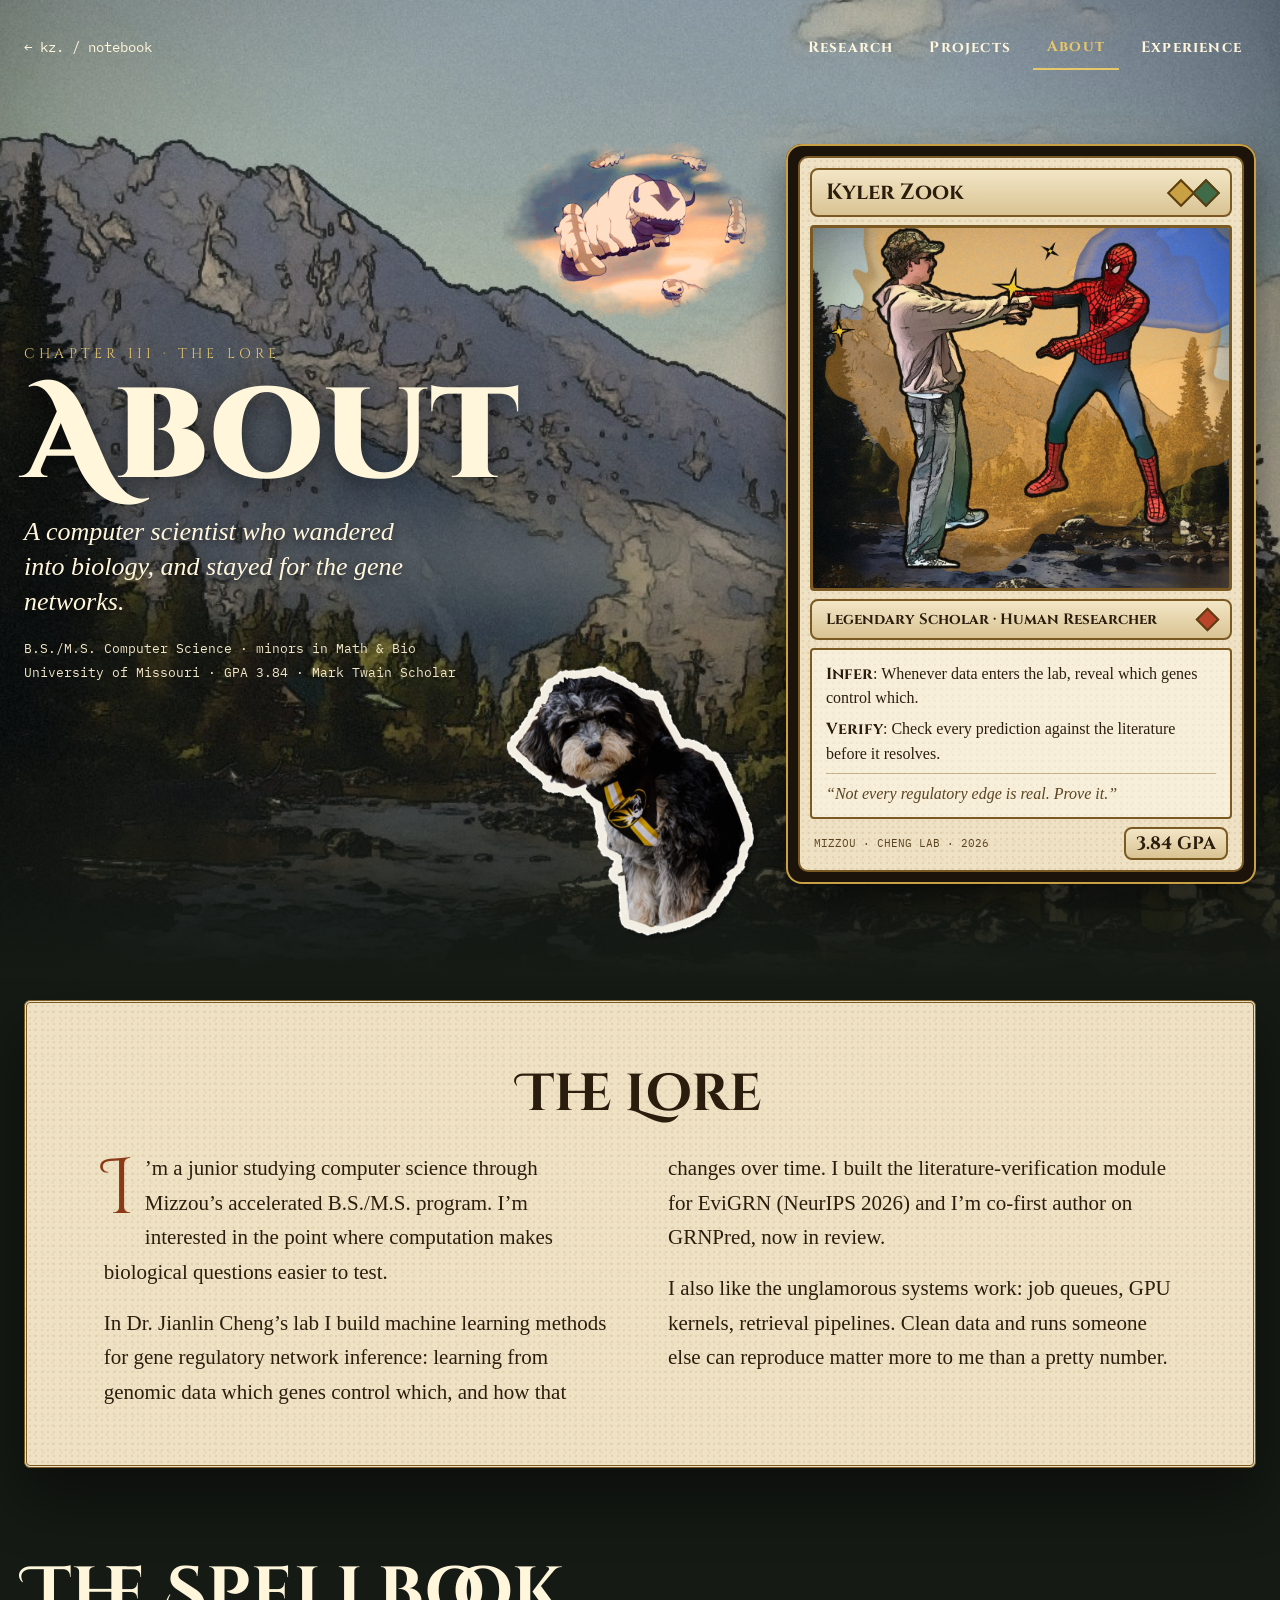
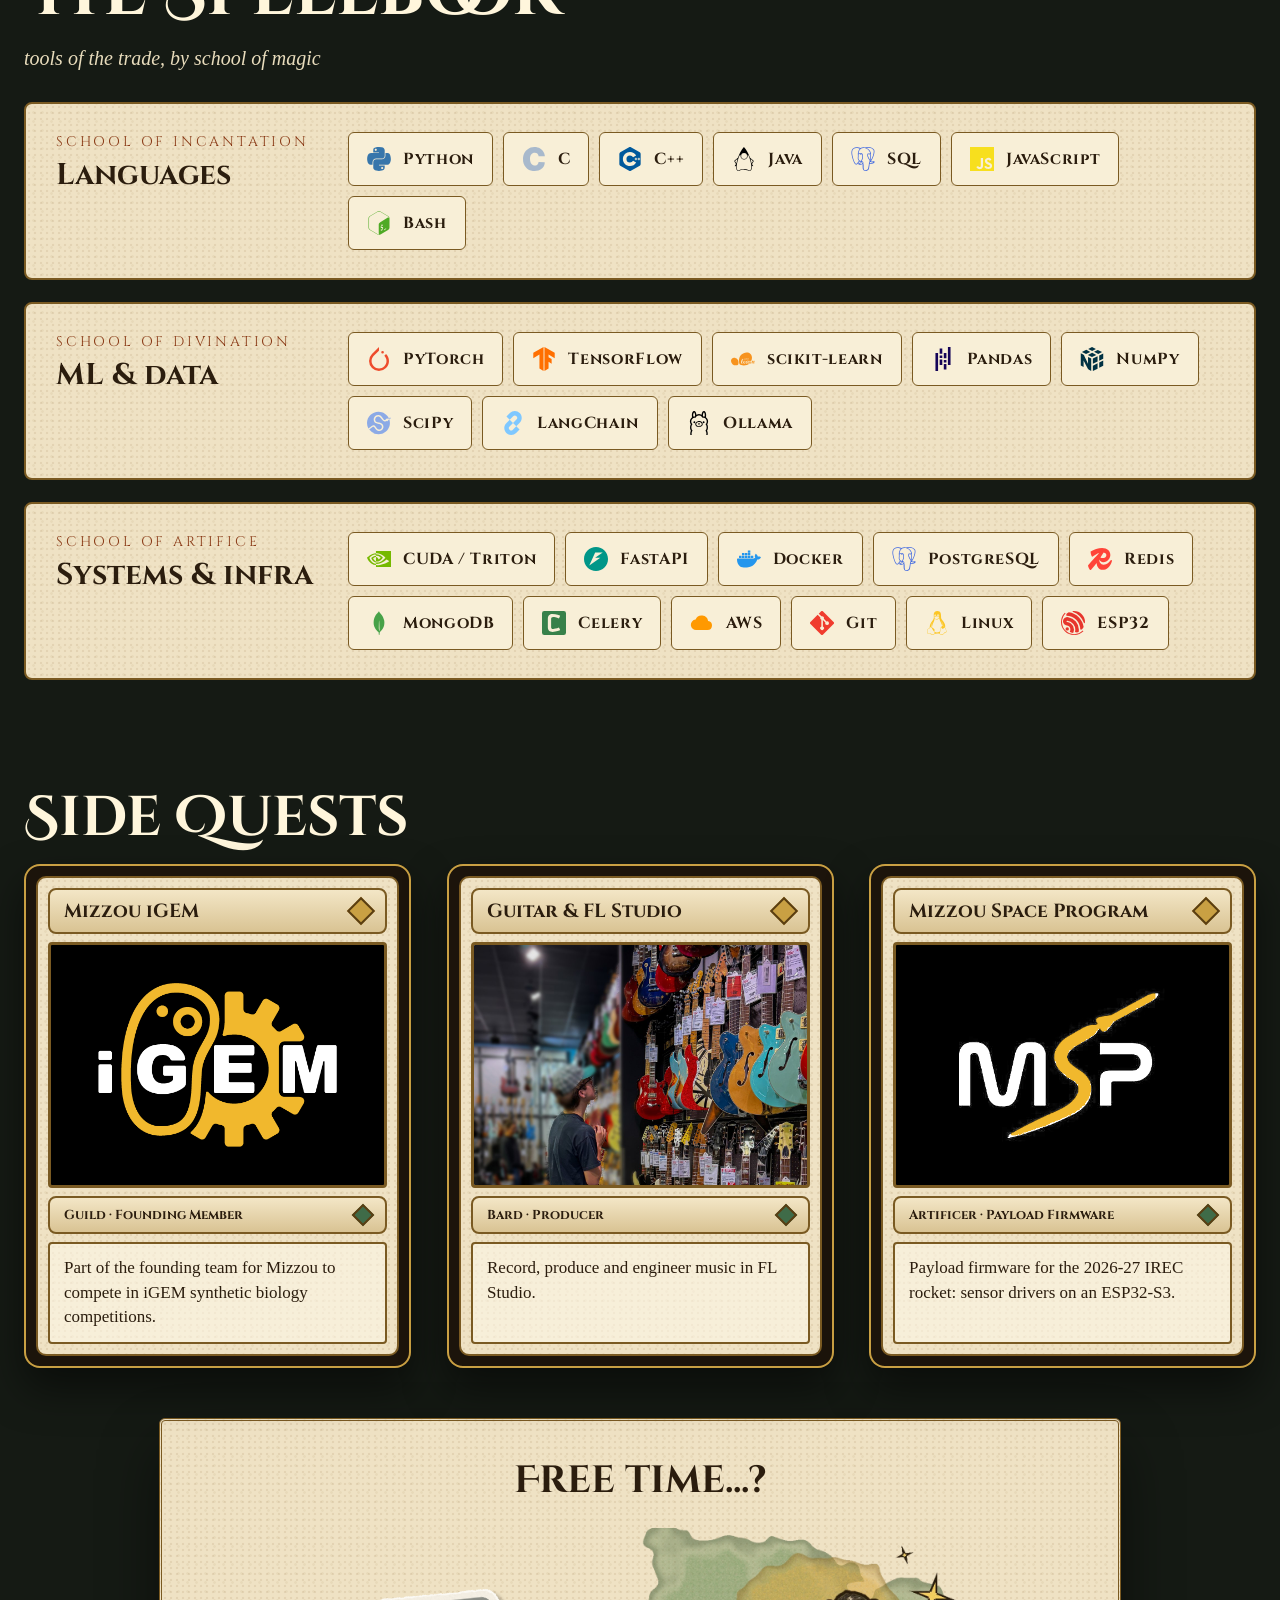
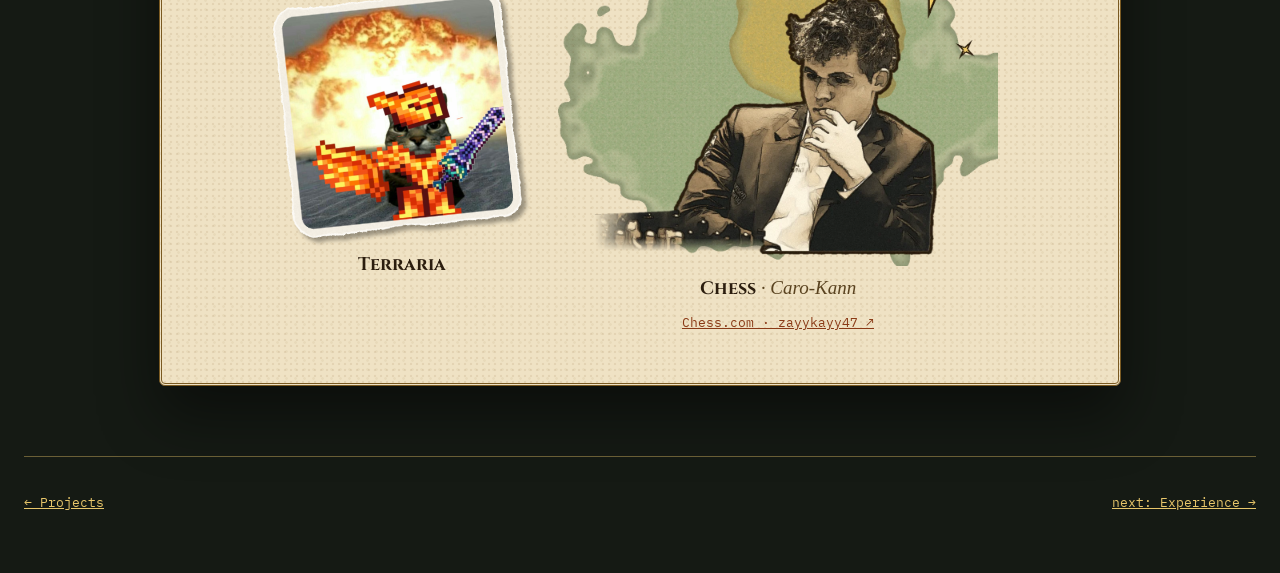
==== commit e880c033: "Experience: screen-print posters; resume download; remove About embers" ====
--- a/about.html
+++ b/about.html
@@ -35,11 +35,9 @@
 @keyframes sheen{from{background-position:120% 0}to{background-position:-40% 0}}
 @keyframes rise{from{opacity:0;transform:translateY(40px)}to{opacity:1;transform:none}}
 @keyframes mist{0%{transform:translateX(-8%)}50%{transform:translateX(8%)}100%{transform:translateX(-8%)}}
-@keyframes ember{0%{transform:translateY(0);opacity:0}15%{opacity:.9}100%{transform:translateY(-420px) translateX(40px);opacity:0}}
 @keyframes glint{0%,100%{opacity:.5}50%{opacity:1}}
 .load{animation:rise 1s cubic-bezier(.2,.7,.2,1) both}
 .mist{animation:mist 24s ease-in-out infinite}
-.ember{position:absolute;width:5px;height:5px;border-radius:50%;background:#ffd98a;box-shadow:0 0 10px 3px rgba(255,200,110,.7);animation:ember 9s linear infinite}
 .glint{animation:glint 3s ease-in-out infinite}
 .rune{transition:transform .25s cubic-bezier(.2,.7,.2,1),box-shadow .25s,background .25s}
 .rune:hover{transform:translateY(-4px) rotate(-1deg);background:#fff6dc;box-shadow:0 6px 16px rgba(122,90,34,.35)}
@@ -62,10 +60,6 @@
     <div aria-hidden="true" class="mist" style="position: absolute; left: -10%; right: -10%; top: 46%; height: 220px; background: radial-gradient(ellipse 50% 50% at 50% 50%, rgba(255,246,220,.28), rgba(255,246,220,0) 70%); filter: blur(10px)"></div>
     <div aria-hidden="true" style="position: absolute; inset: 0; background: rgba(12,16,12,.28)"></div>
     <div aria-hidden="true" style="position: absolute; left: 0; right: 0; bottom: 0; height: 260px; background: linear-gradient(rgba(21,26,20,0), #151a14)"></div>
-    <span class="ember" aria-hidden="true" style="left: 18%; bottom: 8%"></span>
-    <span class="ember" aria-hidden="true" style="left: 41%; bottom: 4%; animation-delay: -3s"></span>
-    <span class="ember" aria-hidden="true" style="left: 63%; bottom: 10%; animation-delay: -6s"></span>
-    <span class="ember" aria-hidden="true" style="left: 82%; bottom: 6%; animation-delay: -1.5s"></span>
     <div style="position: relative; z-index: 2; max-width: 1260px; margin: 0 auto; padding: 0 24px">
       <header class="load" style="display: flex; flex-wrap: wrap; align-items: center; justify-content: space-between; gap: 16px; padding: 24px 0">
         <a href="./" style="font-family: 'IBM Plex Mono', monospace; font-size: 14px; text-decoration: none; min-height: 44px; display: inline-flex; align-items: center; color: #fff6dc">← kz. / notebook</a>
@@ -312,6 +306,6 @@
     </footer>
   </div>
 </div>
-<script src="assets/site.js?v=2c2b9d4a" defer></script>
+<script src="assets/site.js?v=75f540e2" defer></script>
 </body>
 </html>
